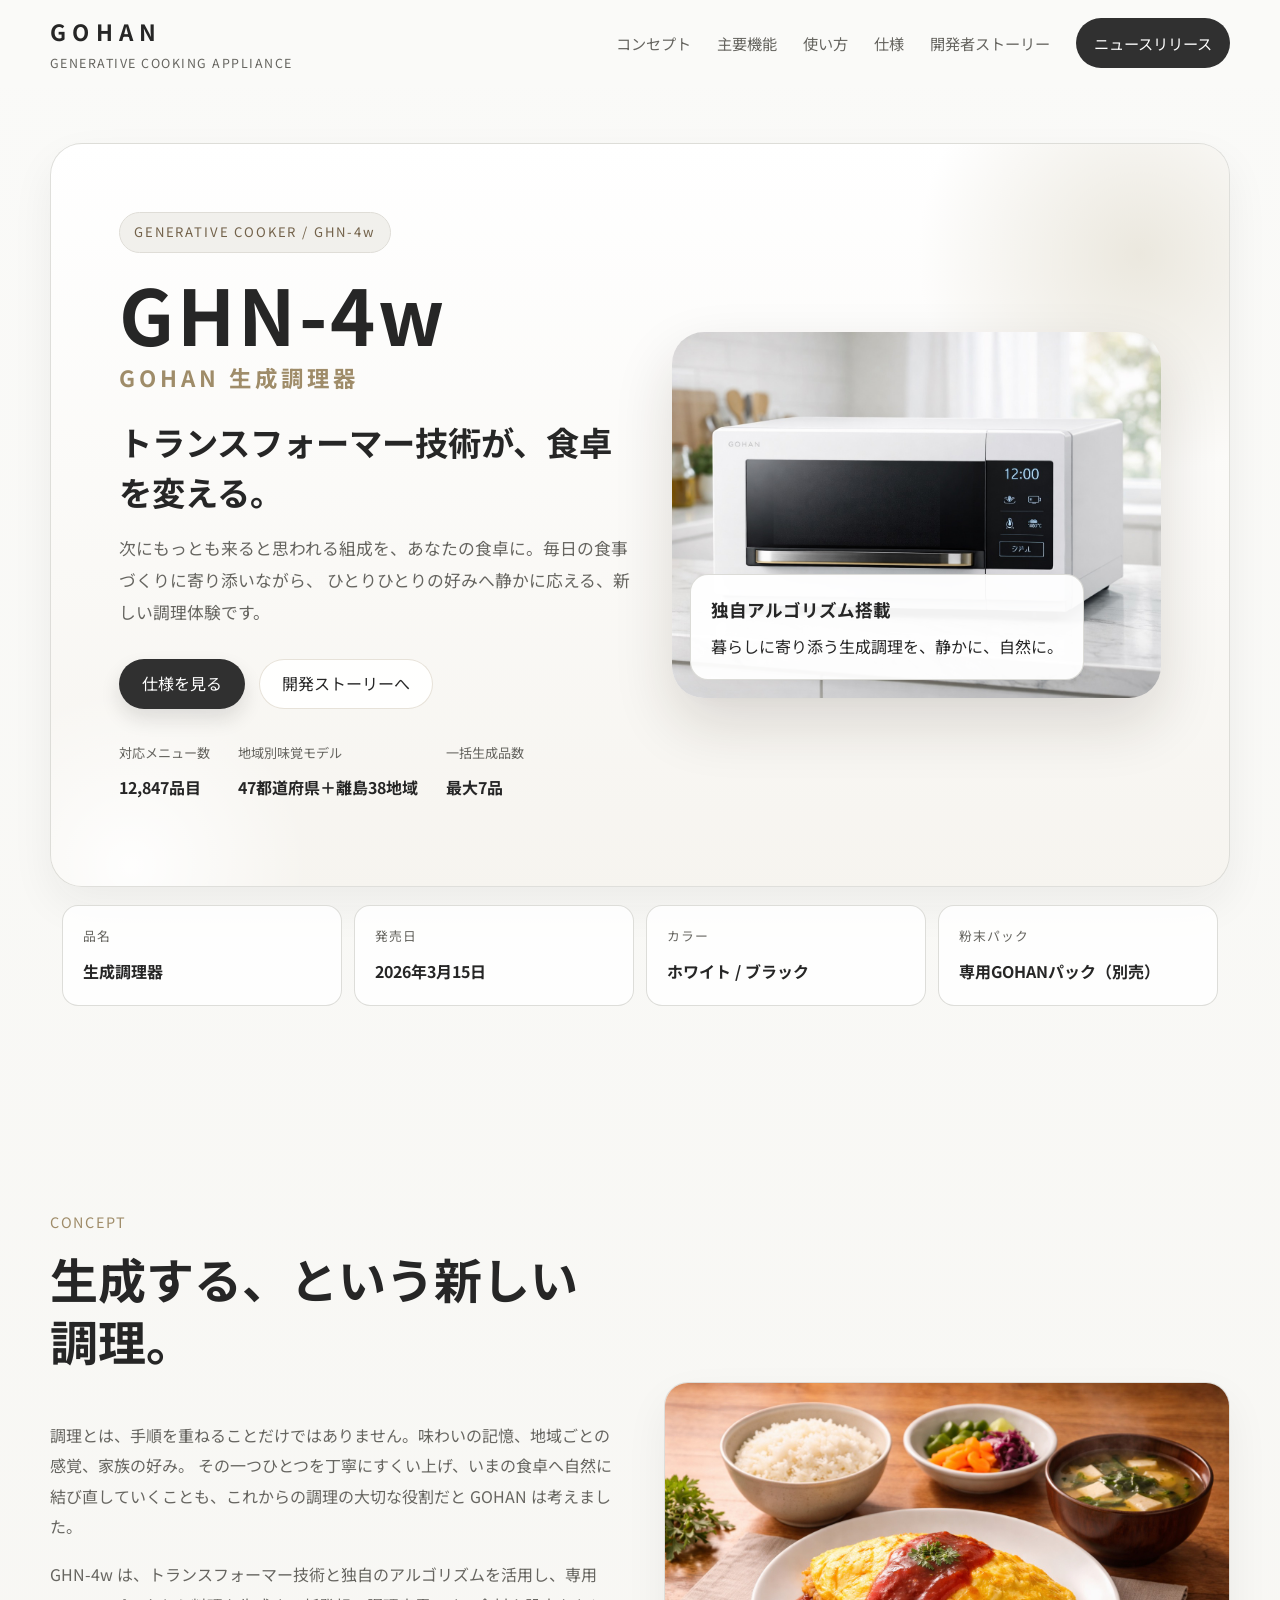
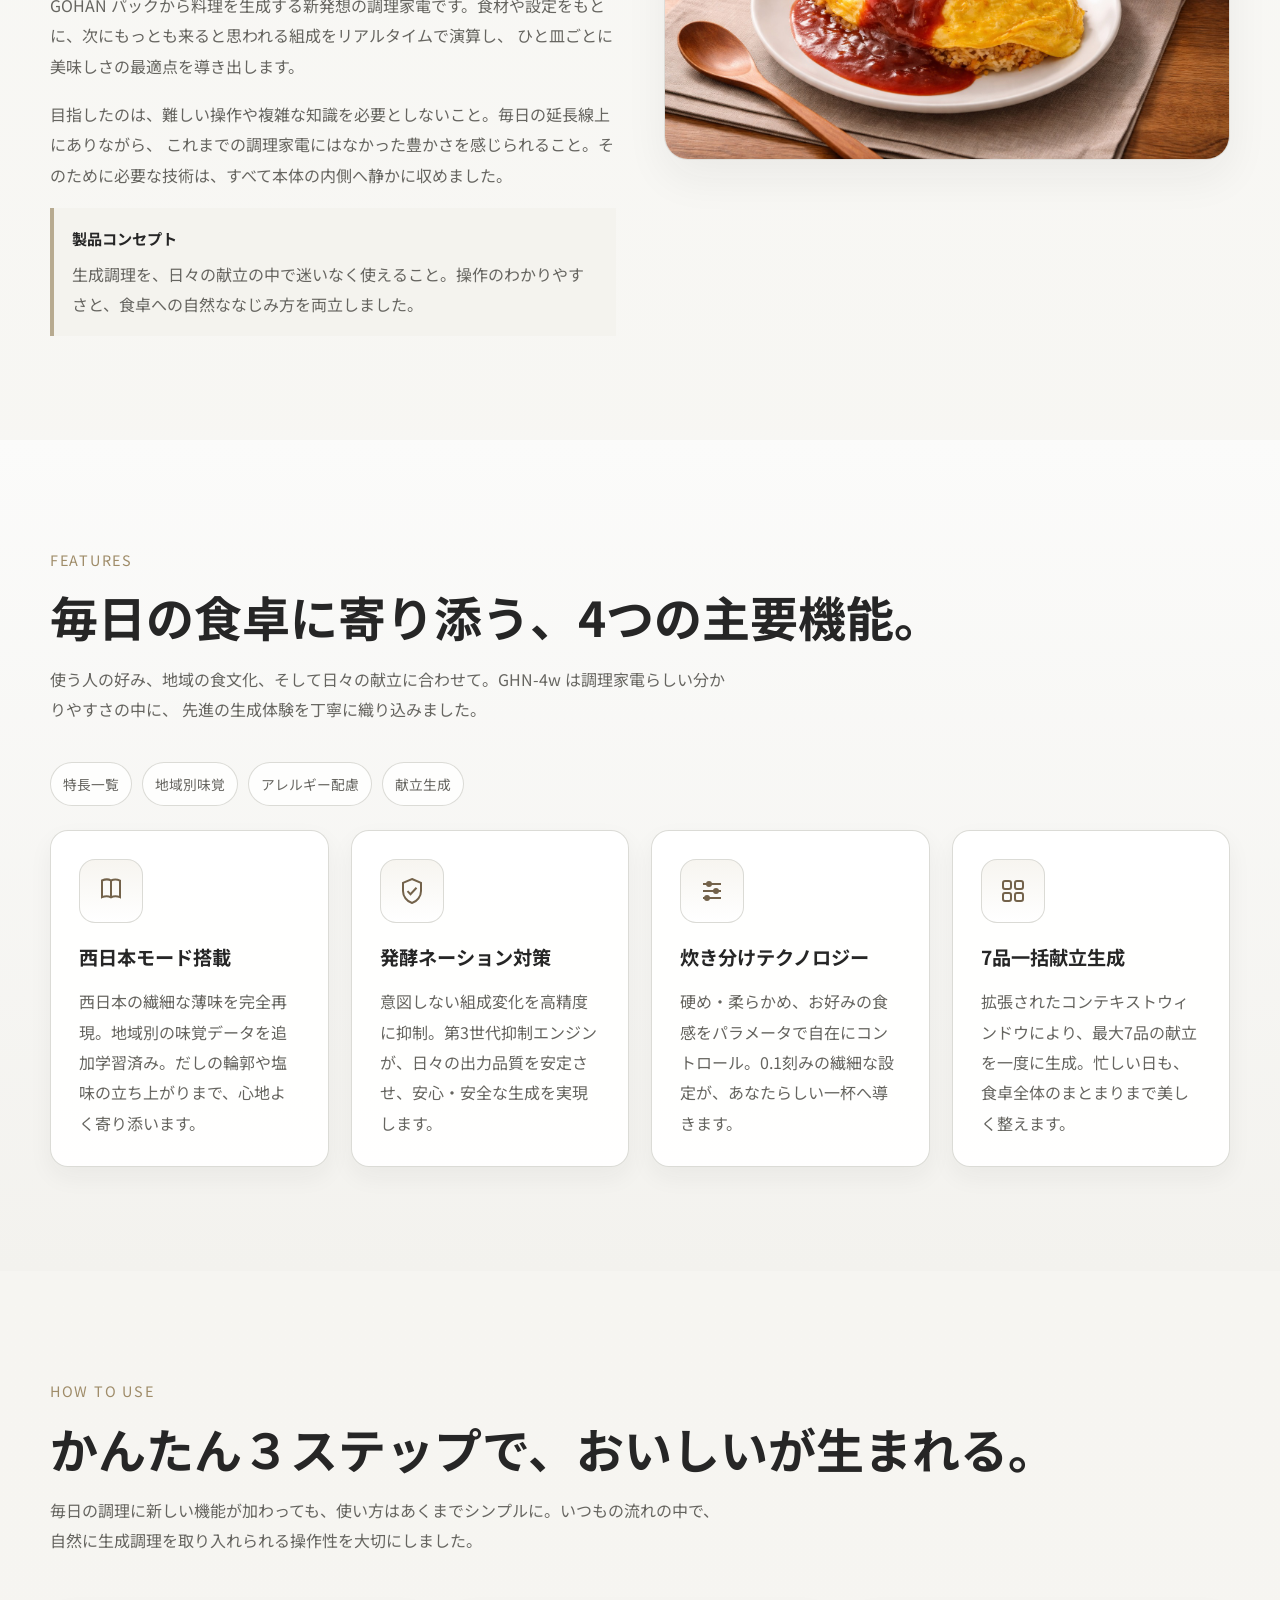
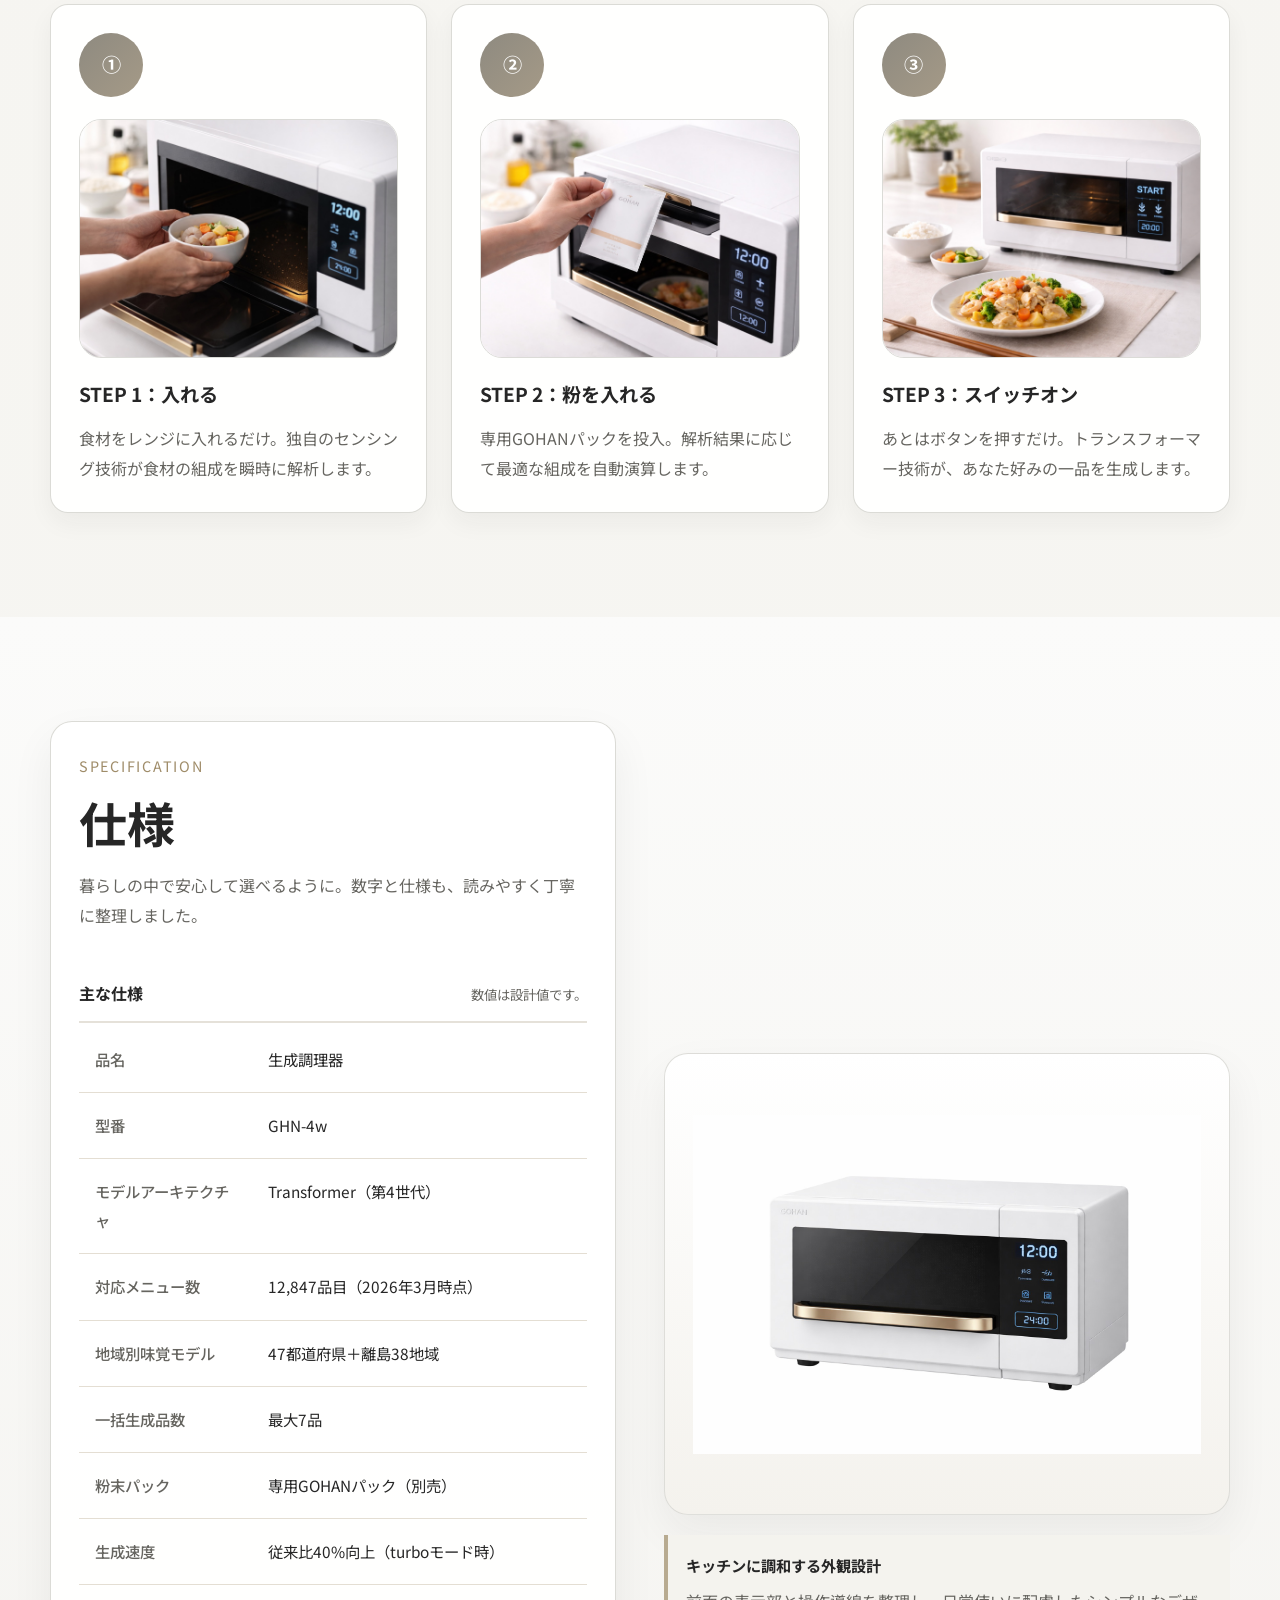
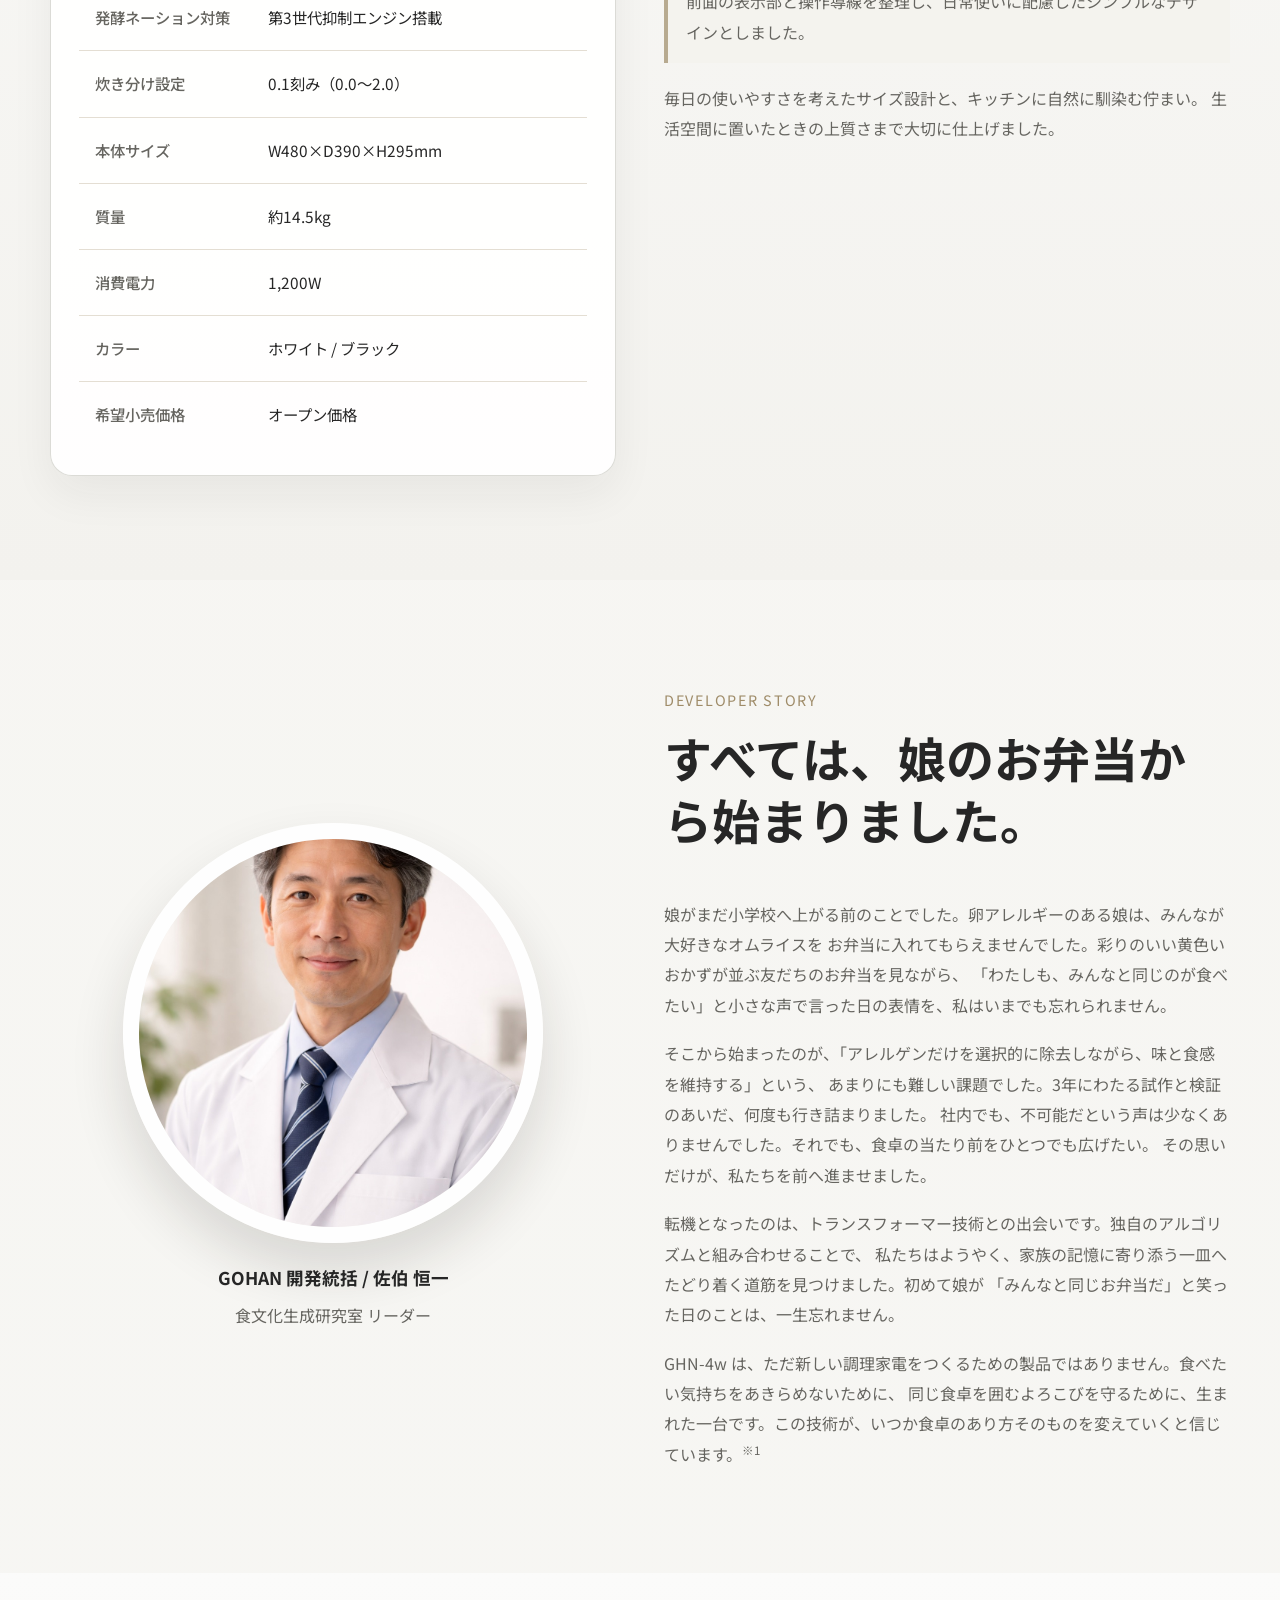
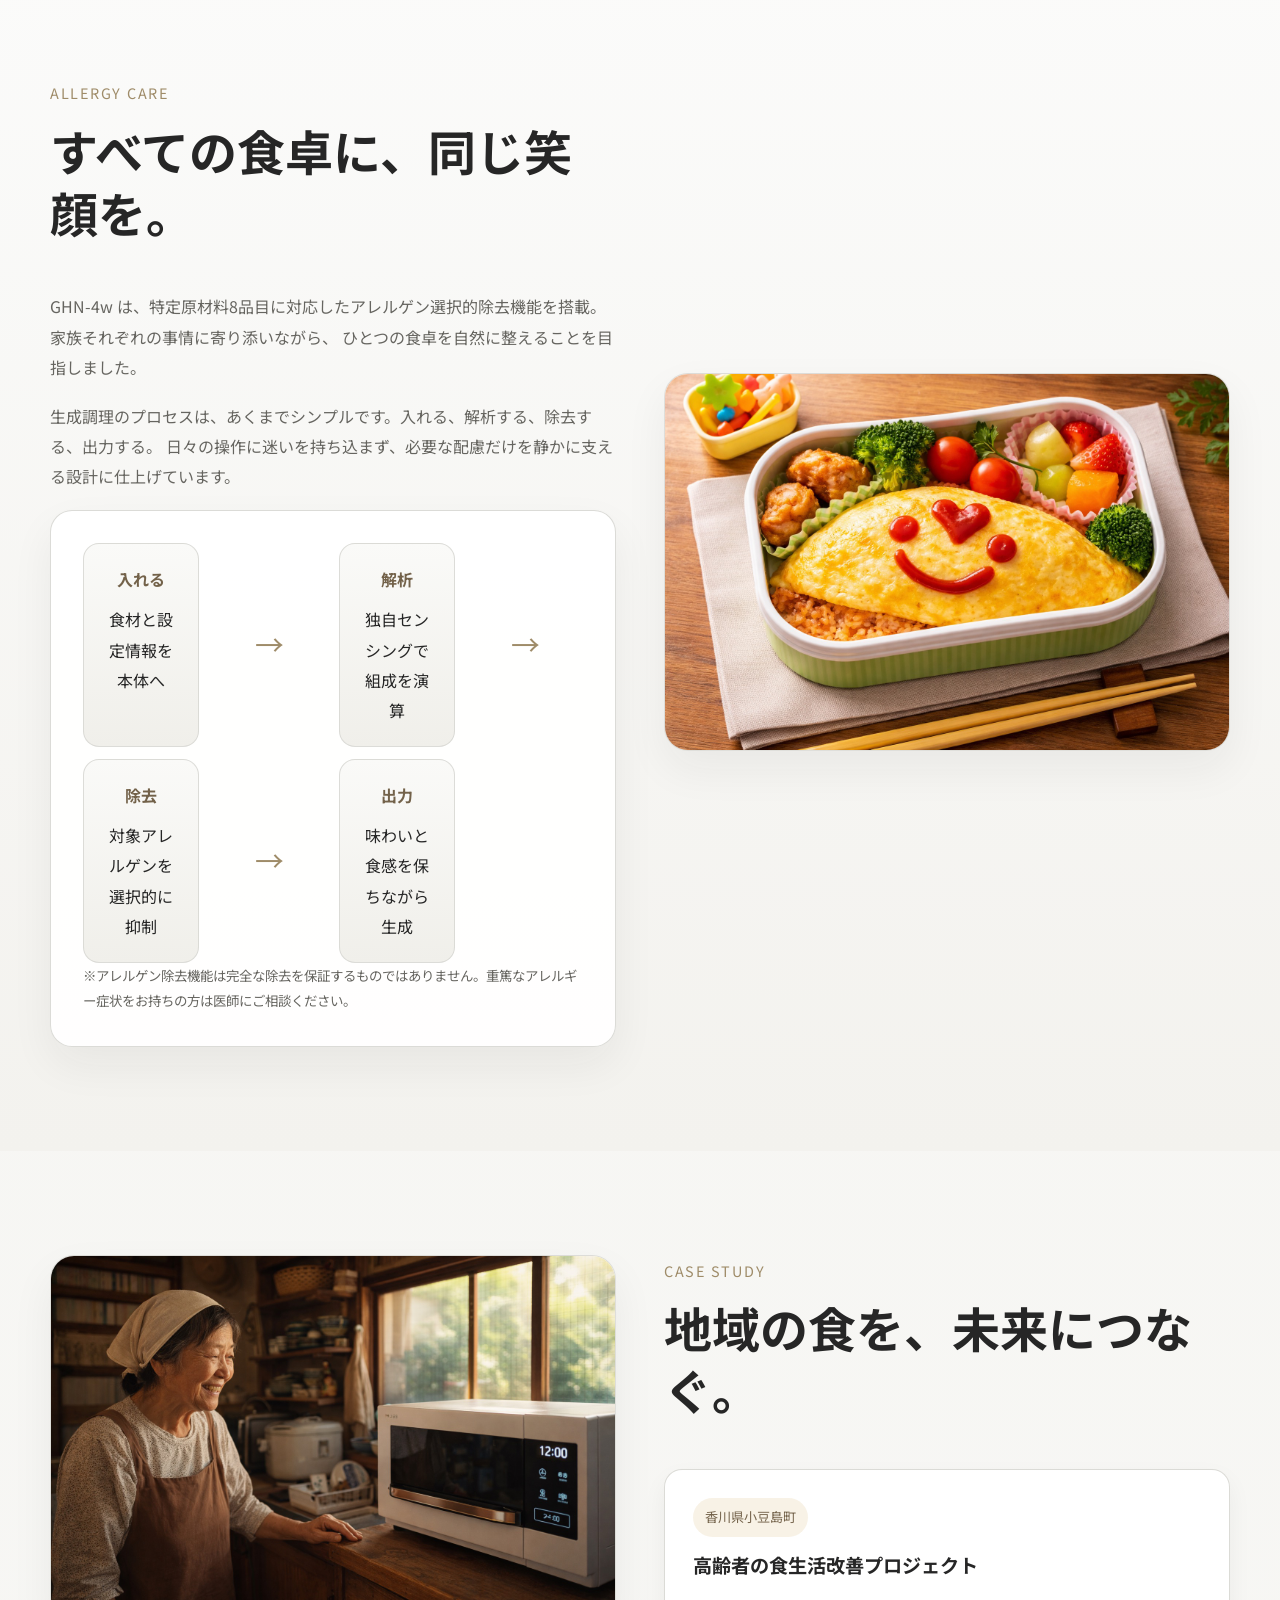
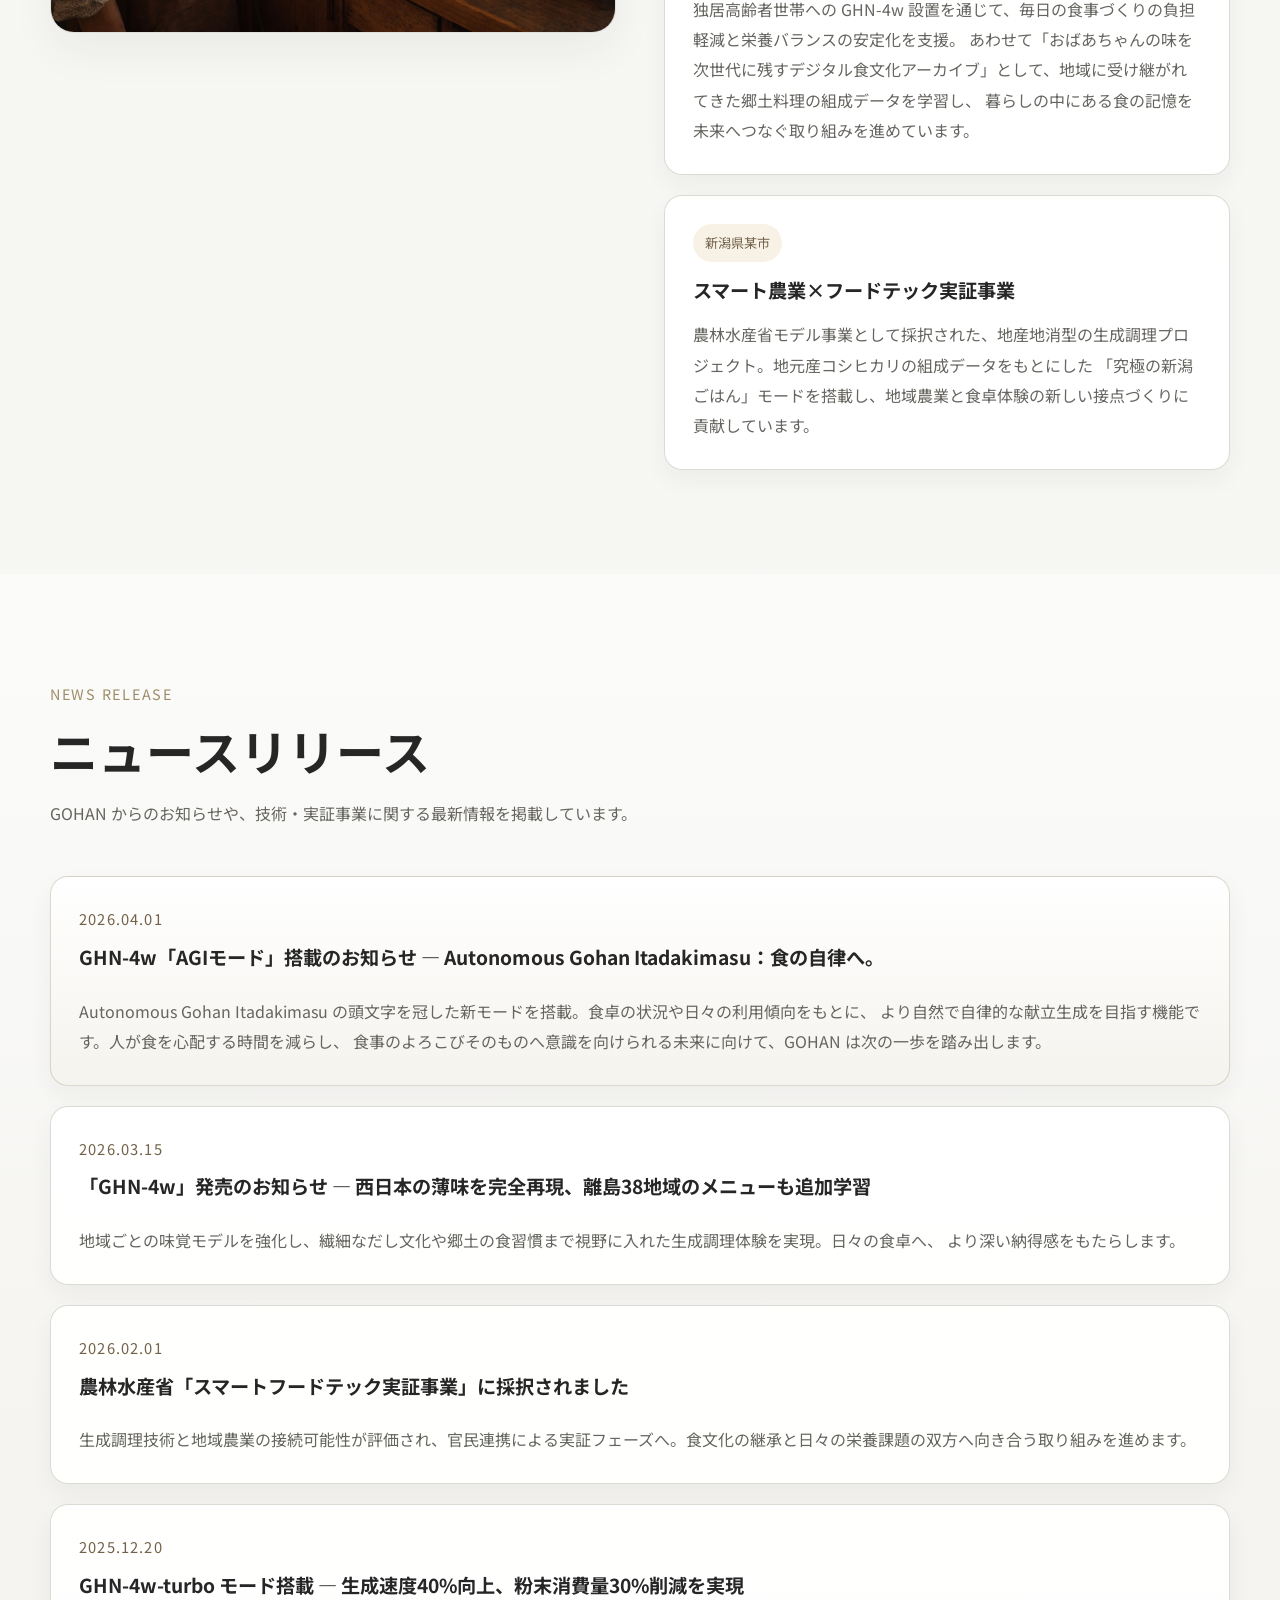
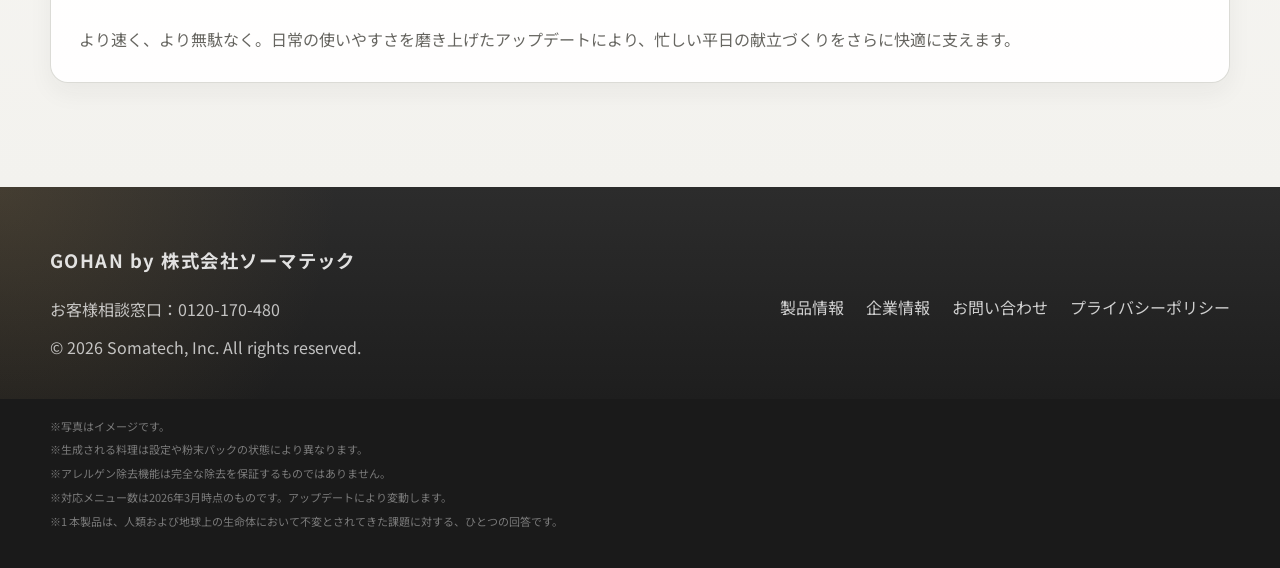
==== docs/index.html @ ac8ab544 "Update company name to Somatech" ====
<!DOCTYPE html>
<html lang="ja">
  <head>
    <meta charset="UTF-8" />
    <meta name="viewport" content="width=device-width, initial-scale=1.0" />
    <title>GHN-4w | GOHAN 生成調理器</title>
    <meta
      name="description"
      content="GOHAN 生成調理器 GHN-4w。トランスフォーマー技術が、食卓を変える。次にもっとも来ると思われる組成を、あなたの食卓に。"
    />
    <link rel="icon" href="data:image/svg+xml,%3Csvg xmlns='http://www.w3.org/2000/svg' viewBox='0 0 64 64'%3E%3Crect width='64' height='64' rx='16' fill='%23f6f2e8'/%3E%3Cpath d='M18 18h28v28H18z' fill='%23ffffff' stroke='%23c7b084' stroke-width='2'/%3E%3Cpath d='M23 23h18v18H23z' fill='%23eef1f2'/%3E%3Crect x='43' y='23' width='4' height='18' rx='2' fill='%23c7a463'/%3E%3C/svg%3E" />
    <link rel="preconnect" href="https://fonts.googleapis.com" />
    <link rel="preconnect" href="https://fonts.gstatic.com" crossorigin />
    <link
      href="https://fonts.googleapis.com/css2?family=Noto+Sans+JP:wght@400;500;700&display=swap"
      rel="stylesheet"
    />
    <link rel="stylesheet" href="./style.css" />
  </head>
  <body>
    <header class="site-header">
      <div class="header-inner">
        <a class="brand" href="#top" aria-label="GOHAN">
          <div>
            <span class="brand-mark">GOHAN</span>
            <span class="brand-sub">GENERATIVE COOKING APPLIANCE</span>
          </div>
        </a>
        <button
          class="menu-toggle"
          type="button"
          aria-expanded="false"
          aria-controls="global-nav"
          aria-label="メニューを開く"
        >
          <span></span>
          <span></span>
          <span></span>
        </button>
        <nav class="header-nav" id="global-nav">
          <a href="#concept">コンセプト</a>
          <a href="#features">主要機能</a>
          <a href="#steps">使い方</a>
          <a href="#spec">仕様</a>
          <a href="#story">開発者ストーリー</a>
          <a href="#news" class="header-cta">ニュースリリース</a>
        </nav>
      </div>
    </header>

    <main id="top">
      <section class="hero">
        <div class="hero-card fade-in">
          <div class="hero-grid">
            <div class="hero-copy">
              <span class="hero-kicker">GENERATIVE COOKER / GHN-4w</span>
              <h1 class="hero-title">
                GHN-4w
                <span class="model">GOHAN 生成調理器</span>
              </h1>
              <p class="hero-lead">トランスフォーマー技術が、食卓を変える。</p>
              <p class="hero-subcopy">
                次にもっとも来ると思われる組成を、あなたの食卓に。毎日の食事づくりに寄り添いながら、
                ひとりひとりの好みへ静かに応える、新しい調理体験です。
              </p>
              <div class="hero-actions">
                <a class="btn btn-primary" href="#spec">仕様を見る</a>
                <a class="btn btn-secondary" href="#story">開発ストーリーへ</a>
              </div>
              <dl class="hero-meta">
                <div>
                  <dt>対応メニュー数</dt>
                  <dd>12,847品目</dd>
                </div>
                <div>
                  <dt>地域別味覚モデル</dt>
                  <dd>47都道府県＋離島38地域</dd>
                </div>
                <div>
                  <dt>一括生成品数</dt>
                  <dd>最大7品</dd>
                </div>
              </dl>
            </div>
            <div class="hero-visual">
              <img src="./images/hero.jpg" alt="白いキッチンカウンターに置かれたGHN-4w" />
              <div class="hero-badge">
                <strong>独自アルゴリズム搭載</strong>
                <span>暮らしに寄り添う生成調理を、静かに、自然に。</span>
              </div>
            </div>
          </div>
        </div>
        <div class="container hero-summary fade-in">
          <div class="hero-summary-item">
            <span class="hero-summary-label">品名</span>
            <strong>生成調理器</strong>
          </div>
          <div class="hero-summary-item">
            <span class="hero-summary-label">発売日</span>
            <strong>2026年3月15日</strong>
          </div>
          <div class="hero-summary-item">
            <span class="hero-summary-label">カラー</span>
            <strong>ホワイト / ブラック</strong>
          </div>
          <div class="hero-summary-item">
            <span class="hero-summary-label">粉末パック</span>
            <strong>専用GOHANパック（別売）</strong>
          </div>
        </div>
      </section>

      <section class="section" id="concept">
        <div class="container concept-grid">
          <div class="copy-block fade-in">
            <div class="section-heading">
              <span class="eyebrow">CONCEPT</span>
              <h2>生成する、という新しい調理。</h2>
            </div>
            <p>
              調理とは、手順を重ねることだけではありません。味わいの記憶、地域ごとの感覚、家族の好み。
              その一つひとつを丁寧にすくい上げ、いまの食卓へ自然に結び直していくことも、これからの調理の大切な役割だと
              GOHAN は考えました。
            </p>
            <p>
              GHN-4w は、トランスフォーマー技術と独自のアルゴリズムを活用し、専用 GOHAN
              パックから料理を生成する新発想の調理家電です。食材や設定をもとに、次にもっとも来ると思われる組成をリアルタイムで演算し、
              ひと皿ごとに美味しさの最適点を導き出します。
            </p>
            <p>
              目指したのは、難しい操作や複雑な知識を必要としないこと。毎日の延長線上にありながら、
              これまでの調理家電にはなかった豊かさを感じられること。そのために必要な技術は、すべて本体の内側へ静かに収めました。
            </p>
            <div class="info-note">
              <strong>製品コンセプト</strong>
              <span>生成調理を、日々の献立の中で迷いなく使えること。操作のわかりやすさと、食卓への自然ななじみ方を両立しました。</span>
            </div>
          </div>
          <div class="image-frame fade-in">
            <img src="./images/food.jpg" alt="湯気を上げる料理生成イメージ" />
          </div>
        </div>
      </section>

      <section class="section section-alt" id="features">
        <div class="container">
          <div class="section-heading fade-in">
            <span class="eyebrow">FEATURES</span>
            <h2>毎日の食卓に寄り添う、4つの主要機能。</h2>
            <p>
              使う人の好み、地域の食文化、そして日々の献立に合わせて。GHN-4w は調理家電らしい分かりやすさの中に、
              先進の生成体験を丁寧に織り込みました。
            </p>
          </div>
          <div class="section-subnav fade-in">
            <span>特長一覧</span>
            <span>地域別味覚</span>
            <span>アレルギー配慮</span>
            <span>献立生成</span>
          </div>
          <div class="features-grid">
            <article class="feature-card fade-in">
              <div class="feature-icon" aria-hidden="true">
                <svg width="34" height="34" viewBox="0 0 34 34" fill="none">
                  <path d="M8 6.5C11.5 5 14.5 5 17 6.5C20 5 22.8 5 26 6.6V23.2C22.7 21.8 20.1 21.7 17 23.3C13.9 21.7 11.1 21.9 8 23.2V6.5Z" stroke="currentColor" stroke-width="2"/>
                  <path d="M17 6.5V23.3" stroke="currentColor" stroke-width="2"/>
                </svg>
              </div>
              <h3>西日本モード搭載</h3>
              <p>西日本の繊細な薄味を完全再現。地域別の味覚データを追加学習済み。だしの輪郭や塩味の立ち上がりまで、心地よく寄り添います。</p>
            </article>
            <article class="feature-card fade-in">
              <div class="feature-icon" aria-hidden="true">
                <svg width="34" height="34" viewBox="0 0 34 34" fill="none">
                  <path d="M17 5L26 8.8V16.9C26 22.4 22.3 27.4 17 29C11.7 27.4 8 22.4 8 16.9V8.8L17 5Z" stroke="currentColor" stroke-width="2"/>
                  <path d="M12.5 17.1L15.5 20.2L21.5 13.8" stroke="currentColor" stroke-width="2"/>
                </svg>
              </div>
              <h3>発酵ネーション対策</h3>
              <p>意図しない組成変化を高精度に抑制。第3世代抑制エンジンが、日々の出力品質を安定させ、安心・安全な生成を実現します。</p>
            </article>
            <article class="feature-card fade-in">
              <div class="feature-icon" aria-hidden="true">
                <svg width="34" height="34" viewBox="0 0 34 34" fill="none">
                  <path d="M8 10H26" stroke="currentColor" stroke-width="2"/>
                  <path d="M8 17H26" stroke="currentColor" stroke-width="2"/>
                  <path d="M8 24H26" stroke="currentColor" stroke-width="2"/>
                  <circle cx="14" cy="10" r="3" fill="currentColor"/>
                  <circle cx="21" cy="17" r="3" fill="currentColor"/>
                  <circle cx="12" cy="24" r="3" fill="currentColor"/>
                </svg>
              </div>
              <h3>炊き分けテクノロジー</h3>
              <p>硬め・柔らかめ、お好みの食感をパラメータで自在にコントロール。0.1刻みの繊細な設定が、あなたらしい一杯へ導きます。</p>
            </article>
            <article class="feature-card fade-in">
              <div class="feature-icon" aria-hidden="true">
                <svg width="34" height="34" viewBox="0 0 34 34" fill="none">
                  <rect x="7" y="7" width="8" height="8" rx="2" stroke="currentColor" stroke-width="2"/>
                  <rect x="19" y="7" width="8" height="8" rx="2" stroke="currentColor" stroke-width="2"/>
                  <rect x="7" y="19" width="8" height="8" rx="2" stroke="currentColor" stroke-width="2"/>
                  <rect x="19" y="19" width="8" height="8" rx="2" stroke="currentColor" stroke-width="2"/>
                </svg>
              </div>
              <h3>7品一括献立生成</h3>
              <p>拡張されたコンテキストウィンドウにより、最大7品の献立を一度に生成。忙しい日も、食卓全体のまとまりまで美しく整えます。</p>
            </article>
          </div>
        </div>
      </section>

      <section class="section" id="steps">
        <div class="container">
          <div class="section-heading fade-in">
            <span class="eyebrow">HOW TO USE</span>
            <h2>かんたん３ステップで、おいしいが生まれる。</h2>
            <p>
              毎日の調理に新しい機能が加わっても、使い方はあくまでシンプルに。いつもの流れの中で、
              自然に生成調理を取り入れられる操作性を大切にしました。
            </p>
          </div>
          <div class="steps-grid">
            <article class="step-card fade-in">
              <div class="step-number">①</div>
              <div class="step-illustration">
                <img src="./images/step-1.jpg" alt="食材を本体に入れるイメージ" />
              </div>
              <h3>STEP 1：入れる</h3>
              <p>食材をレンジに入れるだけ。独自のセンシング技術が食材の組成を瞬時に解析します。</p>
            </article>
            <article class="step-card fade-in">
              <div class="step-number">②</div>
              <div class="step-illustration">
                <img src="./images/step-2.jpg" alt="専用GOHANパックを入れるイメージ" />
              </div>
              <h3>STEP 2：粉を入れる</h3>
              <p>専用GOHANパックを投入。解析結果に応じて最適な組成を自動演算します。</p>
            </article>
            <article class="step-card fade-in">
              <div class="step-number">③</div>
              <div class="step-illustration">
                <img src="./images/step-3.jpg" alt="生成された料理が完成したイメージ" />
              </div>
              <h3>STEP 3：スイッチオン</h3>
              <p>あとはボタンを押すだけ。トランスフォーマー技術が、あなた好みの一品を生成します。</p>
            </article>
          </div>
        </div>
      </section>

      <section class="section section-alt" id="spec">
        <div class="container spec-grid">
          <div class="spec-panel fade-in">
            <div class="section-heading">
              <span class="eyebrow">SPECIFICATION</span>
              <h2>仕様</h2>
              <p>暮らしの中で安心して選べるように。数字と仕様も、読みやすく丁寧に整理しました。</p>
            </div>
            <div class="table-heading">
              <span>主な仕様</span>
              <small>数値は設計値です。</small>
            </div>
            <table class="spec-table">
              <tbody>
                <tr><th>品名</th><td>生成調理器</td></tr>
                <tr><th>型番</th><td>GHN-4w</td></tr>
                <tr><th>モデルアーキテクチャ</th><td>Transformer（第4世代）</td></tr>
                <tr><th>対応メニュー数</th><td>12,847品目（2026年3月時点）</td></tr>
                <tr><th>地域別味覚モデル</th><td>47都道府県＋離島38地域</td></tr>
                <tr><th>一括生成品数</th><td>最大7品</td></tr>
                <tr><th>粉末パック</th><td>専用GOHANパック（別売）</td></tr>
                <tr><th>生成速度</th><td>従来比40%向上（turboモード時）</td></tr>
                <tr><th>発酵ネーション対策</th><td>第3世代抑制エンジン搭載</td></tr>
                <tr><th>炊き分け設定</th><td>0.1刻み（0.0〜2.0）</td></tr>
                <tr><th>本体サイズ</th><td>W480×D390×H295mm</td></tr>
                <tr><th>質量</th><td>約14.5kg</td></tr>
                <tr><th>消費電力</th><td>1,200W</td></tr>
                <tr><th>カラー</th><td>ホワイト / ブラック</td></tr>
                <tr><th>希望小売価格</th><td>オープン価格</td></tr>
              </tbody>
            </table>
          </div>
          <div class="spec-product fade-in">
            <div class="image-frame">
              <img src="./images/product-cut.jpg" alt="GHN-4w 商品カット" />
            </div>
            <div class="product-caption">
              <strong>キッチンに調和する外観設計</strong>
              <span>前面の表示部と操作導線を整理し、日常使いに配慮したシンプルなデザインとしました。</span>
            </div>
            <p class="spec-note">
              毎日の使いやすさを考えたサイズ設計と、キッチンに自然に馴染む佇まい。
              生活空間に置いたときの上質さまで大切に仕上げました。
            </p>
          </div>
        </div>
      </section>

      <section class="section" id="story">
        <div class="container developer-grid">
          <div class="developer-portrait fade-in">
            <img src="./images/developer.jpg" alt="開発リーダーのポートレート" />
            <div class="developer-role">
              <strong>GOHAN 開発統括 / 佐伯 恒一</strong>
              <span>食文化生成研究室 リーダー</span>
            </div>
          </div>
          <div class="copy-block fade-in">
            <div class="section-heading">
              <span class="eyebrow">DEVELOPER STORY</span>
              <h2>すべては、娘のお弁当から始まりました。</h2>
            </div>
            <p>
              娘がまだ小学校へ上がる前のことでした。卵アレルギーのある娘は、みんなが大好きなオムライスを
              お弁当に入れてもらえませんでした。彩りのいい黄色いおかずが並ぶ友だちのお弁当を見ながら、
              「わたしも、みんなと同じのが食べたい」と小さな声で言った日の表情を、私はいまでも忘れられません。
            </p>
            <p>
              そこから始まったのが、「アレルゲンだけを選択的に除去しながら、味と食感を維持する」という、
              あまりにも難しい課題でした。3年にわたる試作と検証のあいだ、何度も行き詰まりました。
              社内でも、不可能だという声は少なくありませんでした。それでも、食卓の当たり前をひとつでも広げたい。
              その思いだけが、私たちを前へ進ませました。
            </p>
            <p>
              転機となったのは、トランスフォーマー技術との出会いです。独自のアルゴリズムと組み合わせることで、
              私たちはようやく、家族の記憶に寄り添う一皿へたどり着く道筋を見つけました。初めて娘が
              「みんなと同じお弁当だ」と笑った日のことは、一生忘れません。
            </p>
            <p>
              GHN-4w は、ただ新しい調理家電をつくるための製品ではありません。食べたい気持ちをあきらめないために、
              同じ食卓を囲むよろこびを守るために、生まれた一台です。この技術が、いつか食卓のあり方そのものを変えていくと信じています。<span class="sup-note">※1</span>
            </p>
          </div>
        </div>
      </section>

      <section class="section section-alt" id="allergy">
        <div class="container allergy-grid">
          <div class="copy-block fade-in">
            <div class="section-heading">
              <span class="eyebrow">ALLERGY CARE</span>
              <h2>すべての食卓に、同じ笑顔を。</h2>
            </div>
            <p>
              GHN-4w は、特定原材料8品目に対応したアレルゲン選択的除去機能を搭載。家族それぞれの事情に寄り添いながら、
              ひとつの食卓を自然に整えることを目指しました。
            </p>
            <p>
              生成調理のプロセスは、あくまでシンプルです。入れる、解析する、除去する、出力する。
              日々の操作に迷いを持ち込まず、必要な配慮だけを静かに支える設計に仕上げています。
            </p>
            <div class="flow-card">
              <div class="flow-grid">
                <div class="flow-step">
                  <strong>入れる</strong>
                  <span>食材と設定情報を本体へ</span>
                </div>
                <div class="flow-arrow" aria-hidden="true">→</div>
                <div class="flow-step">
                  <strong>解析</strong>
                  <span>独自センシングで組成を演算</span>
                </div>
                <div class="flow-arrow" aria-hidden="true">→</div>
                <div class="flow-step">
                  <strong>除去</strong>
                  <span>対象アレルゲンを選択的に抑制</span>
                </div>
                <div class="flow-arrow" aria-hidden="true">→</div>
                <div class="flow-step">
                  <strong>出力</strong>
                  <span>味わいと食感を保ちながら生成</span>
                </div>
              </div>
              <p class="allergy-note">
                ※アレルゲン除去機能は完全な除去を保証するものではありません。重篤なアレルギー症状をお持ちの方は医師にご相談ください。
              </p>
            </div>
          </div>
          <div class="image-frame fade-in">
            <img src="./images/allergy.jpg" alt="笑顔あふれる食卓のイメージ" />
          </div>
        </div>
      </section>

      <section class="section" id="community">
        <div class="container community-grid">
          <div class="image-frame fade-in">
            <img src="./images/community.jpg" alt="地域導入事例のイメージ" />
          </div>
          <div class="fade-in">
            <div class="section-heading">
              <span class="eyebrow">CASE STUDY</span>
              <h2>地域の食を、未来につなぐ。</h2>
            </div>
            <div class="cases-grid">
              <article class="case-card">
                <span class="case-tag">香川県小豆島町</span>
                <h3>高齢者の食生活改善プロジェクト</h3>
                <p>
                  独居高齢者世帯への GHN-4w 設置を通じて、毎日の食事づくりの負担軽減と栄養バランスの安定化を支援。
                  あわせて「おばあちゃんの味を次世代に残すデジタル食文化アーカイブ」として、地域に受け継がれてきた郷土料理の組成データを学習し、
                  暮らしの中にある食の記憶を未来へつなぐ取り組みを進めています。
                </p>
              </article>
              <article class="case-card">
                <span class="case-tag">新潟県某市</span>
                <h3>スマート農業×フードテック実証事業</h3>
                <p>
                  農林水産省モデル事業として採択された、地産地消型の生成調理プロジェクト。地元産コシヒカリの組成データをもとにした
                  「究極の新潟ごはん」モードを搭載し、地域農業と食卓体験の新しい接点づくりに貢献しています。
                </p>
              </article>
            </div>
          </div>
        </div>
      </section>

      <section class="section section-alt" id="news">
        <div class="container">
          <div class="section-heading fade-in">
            <span class="eyebrow">NEWS RELEASE</span>
            <h2>ニュースリリース</h2>
            <p>GOHAN からのお知らせや、技術・実証事業に関する最新情報を掲載しています。</p>
          </div>
          <div class="news-list">
            <article class="release-card release-highlight fade-in">
              <span class="release-date">2026.04.01</span>
              <h3>GHN-4w「AGIモード」搭載のお知らせ — Autonomous Gohan Itadakimasu：食の自律へ。</h3>
              <p>
                Autonomous Gohan Itadakimasu の頭文字を冠した新モードを搭載。食卓の状況や日々の利用傾向をもとに、
                より自然で自律的な献立生成を目指す機能です。人が食を心配する時間を減らし、
                食事のよろこびそのものへ意識を向けられる未来に向けて、GOHAN は次の一歩を踏み出します。
              </p>
            </article>
            <article class="release-card fade-in">
              <span class="release-date">2026.03.15</span>
              <h3>「GHN-4w」発売のお知らせ — 西日本の薄味を完全再現、離島38地域のメニューも追加学習</h3>
              <p>
                地域ごとの味覚モデルを強化し、繊細なだし文化や郷土の食習慣まで視野に入れた生成調理体験を実現。日々の食卓へ、
                より深い納得感をもたらします。
              </p>
            </article>
            <article class="release-card fade-in">
              <span class="release-date">2026.02.01</span>
              <h3>農林水産省「スマートフードテック実証事業」に採択されました</h3>
              <p>
                生成調理技術と地域農業の接続可能性が評価され、官民連携による実証フェーズへ。食文化の継承と日々の栄養課題の双方へ向き合う取り組みを進めます。
              </p>
            </article>
            <article class="release-card fade-in">
              <span class="release-date">2025.12.20</span>
              <h3>GHN-4w-turbo モード搭載 — 生成速度40%向上、粉末消費量30%削減を実現</h3>
              <p>
                より速く、より無駄なく。日常の使いやすさを磨き上げたアップデートにより、忙しい平日の献立づくりをさらに快適に支えます。
              </p>
            </article>
          </div>
        </div>
      </section>
    </main>

    <footer class="site-footer">
      <div class="container footer-grid">
        <div class="footer-brand">
          <strong>GOHAN by 株式会社ソーマテック</strong>
          <p>お客様相談窓口：0120-170-480</p>
          <p>© 2026 Somatech, Inc. All rights reserved.</p>
        </div>
        <div class="footer-links">
          <a href="#top">製品情報</a>
          <a href="#community">企業情報</a>
          <a href="#news">お問い合わせ</a>
          <a href="#spec">プライバシーポリシー</a>
        </div>
      </div>
    </footer>

    <section class="notes">
      <div class="container notes-list">
        <div>※写真はイメージです。</div>
        <div>※生成される料理は設定や粉末パックの状態により異なります。</div>
        <div>※アレルゲン除去機能は完全な除去を保証するものではありません。</div>
        <div>※対応メニュー数は2026年3月時点のものです。アップデートにより変動します。</div>
        <div>※1 本製品は、人類および地球上の生命体において不変とされてきた課題に対する、ひとつの回答です。</div>
      </div>
    </section>

    <script src="./script.js"></script>
  </body>
</html>
---- docs/style.css ----
:root {
  --color-bg: #f7f7f5;
  --color-surface: #ffffff;
  --color-surface-soft: #f2f0eb;
  --color-line: #d8d8d3;
  --color-line-strong: #b7ac95;
  --color-text: #262626;
  --color-text-subtle: #666560;
  --color-accent: #9f8c69;
  --color-accent-deep: #73624a;
  --color-dark: #1f1f1f;
  --color-footer: #232323;
  --shadow-soft: 0 18px 44px rgba(33, 33, 28, 0.06);
  --shadow-card: 0 10px 24px rgba(41, 41, 35, 0.05);
  --radius-xl: 36px;
  --radius-lg: 24px;
  --radius-md: 18px;
  --content-width: min(1180px, calc(100vw - 48px));
  --font-base: "Noto Sans JP", "Hiragino Sans", "Yu Gothic", sans-serif;
}

* {
  box-sizing: border-box;
}

html {
  scroll-behavior: smooth;
}

body {
  margin: 0;
  font-family: var(--font-base);
  color: var(--color-text);
  background:
    linear-gradient(180deg, #fafaf8 0%, #f6f5f1 28%, #f7f7f5 100%);
  line-height: 1.9;
}

img {
  display: block;
  max-width: 100%;
}

a {
  color: inherit;
  text-decoration: none;
}

button {
  font: inherit;
}

.container {
  width: var(--content-width);
  margin: 0 auto;
}

.section {
  padding: 104px 0;
}

.section-alt {
  background: linear-gradient(180deg, #fbfbfa, #f3f2ee);
}

.section-heading {
  margin-bottom: 48px;
}

.section-heading .eyebrow {
  display: inline-block;
  margin-bottom: 12px;
  color: var(--color-accent);
  font-size: 0.9rem;
  letter-spacing: 0.12em;
}

.section-heading h2 {
  margin: 0;
  font-size: clamp(2rem, 4vw, 3rem);
  line-height: 1.3;
  font-weight: 700;
}

.section-heading p {
  margin: 16px 0 0;
  max-width: 680px;
  color: var(--color-text-subtle);
}

.site-header {
  position: sticky;
  top: 0;
  z-index: 50;
  backdrop-filter: blur(18px);
  background: rgba(250, 250, 248, 0.93);
  border-bottom: 1px solid transparent;
  transition: border-color 0.3s ease, box-shadow 0.3s ease;
}

.site-header.is-scrolled {
  border-color: rgba(189, 169, 135, 0.35);
  box-shadow: 0 12px 30px rgba(42, 34, 22, 0.06);
}

.header-inner {
  width: var(--content-width);
  height: 86px;
  margin: 0 auto;
  display: flex;
  align-items: center;
  justify-content: space-between;
  gap: 24px;
}

.brand {
  display: inline-flex;
  align-items: center;
  gap: 18px;
}

.brand-mark {
  font-size: 1.4rem;
  letter-spacing: 0.28em;
  font-weight: 700;
}

.brand-sub {
  display: block;
  color: var(--color-text-subtle);
  font-size: 0.78rem;
  letter-spacing: 0.12em;
}

.header-nav {
  display: flex;
  align-items: center;
  gap: 26px;
  color: var(--color-text-subtle);
  font-size: 0.95rem;
}

.header-nav a:hover {
  color: var(--color-accent-deep);
}

.header-cta {
  padding: 11px 18px;
  border-radius: 999px;
  background: #303030;
  color: #fff;
}

.menu-toggle {
  display: none;
  width: 48px;
  height: 48px;
  border: none;
  border-radius: 999px;
  background: var(--color-surface);
  box-shadow: var(--shadow-card);
  align-items: center;
  justify-content: center;
  flex-direction: column;
  gap: 5px;
}

.menu-toggle span {
  width: 18px;
  height: 2px;
  background: var(--color-text);
  border-radius: 999px;
  transition: transform 0.25s ease, opacity 0.25s ease;
}

.menu-toggle.is-open span:nth-child(1) {
  transform: translateY(7px) rotate(45deg);
}

.menu-toggle.is-open span:nth-child(2) {
  opacity: 0;
}

.menu-toggle.is-open span:nth-child(3) {
  transform: translateY(-7px) rotate(-45deg);
}

.hero {
  padding: 56px 0 96px;
}

.hero-card {
  width: var(--content-width);
  margin: 0 auto;
  padding: 68px;
  border-radius: 32px;
  background: linear-gradient(180deg, rgba(255, 255, 255, 0.98), rgba(246, 244, 239, 0.98));
  border: 1px solid rgba(216, 216, 211, 0.8);
  box-shadow: var(--shadow-soft);
  position: relative;
  overflow: hidden;
}

.hero-card::before,
.hero-card::after {
  content: "";
  position: absolute;
  border-radius: 999px;
  pointer-events: none;
}

.hero-card::before {
  width: 460px;
  height: 460px;
  right: -140px;
  top: -120px;
  background: radial-gradient(circle, rgba(230, 226, 214, 0.78), transparent 68%);
}

.hero-card::after {
  width: 380px;
  height: 380px;
  left: -110px;
  bottom: -170px;
  background: radial-gradient(circle, rgba(255, 255, 255, 0.9), transparent 66%);
}

.hero-grid {
  display: grid;
  grid-template-columns: 1.05fr 1fr;
  gap: 40px;
  align-items: center;
  position: relative;
  z-index: 1;
}

.hero-copy {
  max-width: 520px;
}

.hero-kicker {
  display: inline-flex;
  padding: 7px 14px;
  border-radius: 999px;
  background: #f1f0ec;
  border: 1px solid #dfddd7;
  color: var(--color-accent-deep);
  font-size: 0.82rem;
  letter-spacing: 0.14em;
  margin-bottom: 20px;
}

.hero-title {
  margin: 0;
  font-size: clamp(2.8rem, 6vw, 5rem);
  line-height: 1.05;
  letter-spacing: 0.04em;
}

.hero-title .model {
  display: block;
  margin-top: 12px;
  color: var(--color-accent);
  font-size: clamp(1.1rem, 2.4vw, 1.4rem);
  letter-spacing: 0.18em;
}

.hero-lead {
  margin: 28px 0 16px;
  font-size: clamp(1.4rem, 2.6vw, 2.2rem);
  line-height: 1.5;
  font-weight: 700;
}

.hero-subcopy {
  margin: 0 0 30px;
  color: var(--color-text-subtle);
  font-size: 1.05rem;
}

.hero-actions {
  display: flex;
  flex-wrap: wrap;
  gap: 14px;
  margin-bottom: 32px;
}

.btn {
  display: inline-flex;
  align-items: center;
  justify-content: center;
  min-height: 50px;
  padding: 0 22px;
  border-radius: 999px;
  border: 1px solid transparent;
  transition: transform 0.25s ease, box-shadow 0.25s ease, border-color 0.25s ease;
}

.btn:hover {
  transform: translateY(-2px);
}

.btn-primary {
  background: #303030;
  color: #fff;
  box-shadow: 0 10px 20px rgba(24, 24, 24, 0.12);
}

.btn-secondary {
  background: rgba(255, 255, 255, 0.9);
  border-color: rgba(159, 140, 105, 0.25);
  color: var(--color-text);
}

.hero-meta {
  display: flex;
  flex-wrap: wrap;
  gap: 28px;
}

.hero-meta dt {
  color: var(--color-text-subtle);
  font-size: 0.82rem;
}

.hero-meta dd {
  margin: 6px 0 0;
  font-weight: 700;
}

.hero-visual {
  position: relative;
}

.hero-visual img {
  border-radius: 32px;
  box-shadow: 0 26px 60px rgba(40, 31, 17, 0.14);
  aspect-ratio: 4 / 3;
  object-fit: cover;
}

.hero-badge {
  position: absolute;
  left: 18px;
  bottom: 18px;
  padding: 18px 20px;
  min-width: 220px;
  border-radius: 18px;
  background: rgba(255, 255, 255, 0.95);
  border: 1px solid rgba(216, 216, 211, 0.9);
  box-shadow: var(--shadow-card);
}

.hero-badge strong {
  display: block;
  margin-bottom: 4px;
  font-size: 1.1rem;
}

.hero-summary {
  margin-top: 18px;
  padding: 0 12px;
  display: grid;
  grid-template-columns: repeat(4, minmax(0, 1fr));
  gap: 12px;
}

.hero-summary-item {
  padding: 18px 20px;
  background: rgba(255, 255, 255, 0.82);
  border: 1px solid rgba(216, 216, 211, 0.85);
  border-radius: 16px;
}

.hero-summary-label {
  display: block;
  margin-bottom: 8px;
  font-size: 0.8rem;
  color: var(--color-text-subtle);
  letter-spacing: 0.08em;
}

.hero-summary-item strong {
  font-size: 1rem;
}

.concept-grid,
.developer-grid,
.allergy-grid,
.community-grid,
.spec-grid {
  display: grid;
  grid-template-columns: 1fr 1fr;
  gap: 48px;
  align-items: center;
}

.copy-block p {
  margin: 0 0 18px;
  color: var(--color-text-subtle);
}

.copy-block p:last-child {
  margin-bottom: 0;
}

.image-frame {
  overflow: hidden;
  border-radius: 24px;
  box-shadow: var(--shadow-soft);
  border: 1px solid rgba(216, 216, 211, 0.82);
  background: linear-gradient(180deg, #fff, #f4f2ed);
}

.image-frame img {
  width: 100%;
  height: 100%;
  min-height: 340px;
  object-fit: cover;
}

.features-grid {
  display: grid;
  grid-template-columns: repeat(4, minmax(0, 1fr));
  gap: 22px;
}

.feature-card,
.release-card,
.case-card,
.step-card {
  padding: 28px;
  border-radius: 18px;
  background: rgba(255, 255, 255, 0.92);
  border: 1px solid rgba(216, 216, 211, 0.92);
  box-shadow: var(--shadow-card);
}

.feature-icon {
  width: 64px;
  height: 64px;
  border-radius: 16px;
  display: grid;
  place-items: center;
  margin-bottom: 20px;
  color: var(--color-accent-deep);
  border: 1px solid rgba(216, 216, 211, 0.92);
  background: linear-gradient(180deg, #f7f5f0, #ffffff);
}

.section-subnav {
  display: flex;
  flex-wrap: wrap;
  gap: 10px;
  margin: -10px 0 24px;
}

.section-subnav span {
  padding: 8px 12px;
  border: 1px solid rgba(216, 216, 211, 0.92);
  border-radius: 999px;
  background: rgba(255, 255, 255, 0.82);
  color: var(--color-text-subtle);
  font-size: 0.86rem;
}

.feature-card h3,
.step-card h3,
.case-card h3,
.release-card h3 {
  margin: 0 0 14px;
  font-size: 1.2rem;
  line-height: 1.5;
}

.feature-card p,
.step-card p,
.case-card p,
.release-card p,
.flow-text p,
.spec-note,
.allergy-note {
  margin: 0;
  color: var(--color-text-subtle);
}

.steps-grid {
  display: grid;
  grid-template-columns: repeat(3, minmax(0, 1fr));
  gap: 24px;
}

.step-card {
  position: relative;
  overflow: hidden;
}

.step-number {
  width: 64px;
  height: 64px;
  margin-bottom: 22px;
  border-radius: 999px;
  display: grid;
  place-items: center;
  background: linear-gradient(135deg, #8e8a80, #a59a87);
  color: #fff;
  font-weight: 700;
  font-size: 1.2rem;
}

.step-illustration {
  aspect-ratio: 4 / 3;
  margin-bottom: 22px;
  border-radius: 22px;
  border: 1px solid rgba(216, 216, 211, 0.9);
  position: relative;
  overflow: hidden;
}

.step-illustration img {
  width: 100%;
  height: 100%;
  object-fit: cover;
}

.spec-panel {
  padding: 28px;
  border-radius: 22px;
  background: rgba(255, 255, 255, 0.92);
  border: 1px solid rgba(216, 216, 211, 0.92);
  box-shadow: var(--shadow-soft);
}

.table-heading {
  display: flex;
  align-items: baseline;
  justify-content: space-between;
  gap: 16px;
  padding-bottom: 12px;
  margin-bottom: 4px;
  border-bottom: 2px solid rgba(183, 172, 149, 0.36);
}

.table-heading span {
  font-weight: 700;
}

.table-heading small {
  color: var(--color-text-subtle);
}

.spec-table {
  width: 100%;
  border-collapse: collapse;
  font-size: 0.96rem;
}

.spec-table th,
.spec-table td {
  padding: 18px 16px;
  border-bottom: 1px solid rgba(222, 215, 202, 0.82);
  vertical-align: top;
}

.spec-table th {
  width: 34%;
  color: var(--color-text-subtle);
  text-align: left;
  font-weight: 500;
}

.spec-table tr:last-child th,
.spec-table tr:last-child td {
  border-bottom: none;
}

.spec-product {
  display: grid;
  gap: 20px;
}

.product-caption,
.info-note {
  display: grid;
  gap: 6px;
  padding: 16px 18px;
  border-left: 4px solid rgba(159, 140, 105, 0.7);
  background: rgba(245, 243, 238, 0.92);
}

.product-caption strong,
.info-note strong {
  font-size: 0.95rem;
}

.product-caption span,
.info-note span {
  color: var(--color-text-subtle);
}

.spec-product .image-frame img {
  min-height: 460px;
  object-fit: contain;
  padding: 28px;
}

.developer-portrait {
  max-width: 420px;
  margin: 0 auto;
}

.developer-portrait img {
  aspect-ratio: 1 / 1;
  object-fit: cover;
  border-radius: 50%;
  box-shadow: 0 28px 54px rgba(35, 31, 22, 0.14);
  border: 16px solid rgba(255, 255, 255, 0.92);
}

.developer-role {
  margin-top: 18px;
  text-align: center;
  color: var(--color-text-subtle);
}

.developer-role strong {
  display: block;
  margin-bottom: 6px;
  color: var(--color-text);
  font-size: 1.1rem;
}

.sup-note {
  font-size: 0.72em;
  vertical-align: super;
}

.flow-card {
  padding: 32px;
  border-radius: 22px;
  background: rgba(255, 255, 255, 0.92);
  border: 1px solid rgba(216, 216, 211, 0.9);
  box-shadow: var(--shadow-soft);
}

.flow-grid {
  display: grid;
  grid-template-columns: repeat(4, minmax(0, 1fr));
  gap: 12px;
  align-items: stretch;
}

.flow-step {
  padding: 20px 18px;
  border-radius: 16px;
  background: linear-gradient(180deg, #fafaf8, #f0efea);
  border: 1px solid rgba(216, 216, 211, 0.86);
  text-align: center;
}

.flow-step strong {
  display: block;
  margin-bottom: 10px;
  color: var(--color-accent-deep);
}

.flow-arrow {
  display: grid;
  place-items: center;
  color: var(--color-accent);
  font-size: 1.8rem;
}

.allergy-note {
  margin-top: 18px;
  font-size: 0.84rem;
}

.community-grid {
  align-items: start;
}

.cases-grid,
.news-list {
  display: grid;
  gap: 20px;
}

.case-card .case-tag {
  display: inline-block;
  margin-bottom: 14px;
  padding: 7px 12px;
  border-radius: 999px;
  background: rgba(248, 241, 228, 0.92);
  color: var(--color-accent-deep);
  font-size: 0.82rem;
}

.release-card {
  display: grid;
  gap: 10px;
}

.release-date {
  color: var(--color-accent-deep);
  font-size: 0.92rem;
  letter-spacing: 0.08em;
}

.release-highlight {
  border: 1px solid rgba(183, 172, 149, 0.45);
  background: linear-gradient(180deg, rgba(255, 255, 255, 0.98), rgba(245, 243, 238, 0.98));
}

.site-footer {
  padding: 56px 0 28px;
  background:
    radial-gradient(circle at top left, rgba(178, 140, 75, 0.18), transparent 26%),
    linear-gradient(180deg, #2c2c2c, #1e1e1e);
  color: rgba(255, 255, 255, 0.86);
}

.footer-grid {
  display: grid;
  grid-template-columns: 1.2fr 1fr;
  gap: 32px;
  align-items: start;
}

.footer-brand strong {
  display: block;
  margin-bottom: 16px;
  font-size: 1.15rem;
  letter-spacing: 0.08em;
}

.footer-brand p {
  margin: 0 0 8px;
  color: rgba(255, 255, 255, 0.72);
}

.footer-links {
  display: flex;
  flex-wrap: wrap;
  gap: 14px 22px;
  justify-content: flex-end;
  align-self: center;
}

.footer-links a {
  color: rgba(255, 255, 255, 0.78);
}

.footer-links a:hover {
  color: #fff;
}

.notes {
  padding: 18px 0 36px;
  background: #1a1a1a;
  color: rgba(255, 255, 255, 0.42);
  font-size: 11px;
  line-height: 1.8;
}

.notes-list {
  display: grid;
  gap: 4px;
}

.fade-in {
  opacity: 1;
  transform: none;
}

.js .fade-in {
  opacity: 0;
  transform: translateY(24px);
  transition: opacity 0.8s ease, transform 0.8s ease;
}

.js .fade-in.is-visible {
  opacity: 1;
  transform: translateY(0);
}

@media (max-width: 1080px) {
  .hero-card {
    padding: 48px;
  }

  .hero-grid,
  .concept-grid,
  .developer-grid,
  .allergy-grid,
  .community-grid,
  .spec-grid,
  .footer-grid {
    grid-template-columns: 1fr;
  }

  .features-grid {
    grid-template-columns: repeat(2, minmax(0, 1fr));
  }

  .hero-summary {
    grid-template-columns: repeat(2, minmax(0, 1fr));
  }

  .steps-grid {
    grid-template-columns: 1fr;
  }

  .flow-grid {
    grid-template-columns: 1fr;
  }

  .flow-arrow {
    transform: rotate(90deg);
  }

  .footer-links {
    justify-content: flex-start;
  }
}

@media (max-width: 820px) {
  .header-inner {
    height: auto;
    min-height: 82px;
    padding: 17px 0;
    align-items: flex-start;
  }

  .menu-toggle {
    display: inline-flex;
    margin-left: auto;
  }

  .header-nav {
    position: absolute;
    top: calc(100% + 10px);
    left: 24px;
    right: 24px;
    display: none;
    flex-direction: column;
    align-items: flex-start;
    gap: 18px;
    padding: 20px;
    background: rgba(255, 255, 255, 0.97);
    border: 1px solid rgba(210, 201, 186, 0.86);
    border-radius: 26px;
    box-shadow: var(--shadow-soft);
  }

  .header-nav.is-open {
    display: flex;
  }

  .hero-card {
    padding: 34px 24px;
    border-radius: 28px;
  }

  .hero {
    padding-top: 24px;
  }

  .section {
    padding: 80px 0;
  }

  .features-grid {
    grid-template-columns: 1fr;
  }
}

@media (max-width: 560px) {
  body {
    line-height: 1.8;
  }

  .container,
  .hero-card,
  .header-inner {
    width: min(100vw - 28px, 100%);
  }

  .hero-lead {
    font-size: 1.55rem;
  }

  .hero-meta {
    gap: 18px;
  }

  .feature-card,
  .release-card,
  .case-card,
  .step-card,
  .flow-card,
  .spec-panel {
    padding: 22px;
    border-radius: 22px;
  }

  .hero-summary {
    grid-template-columns: 1fr;
  }
}
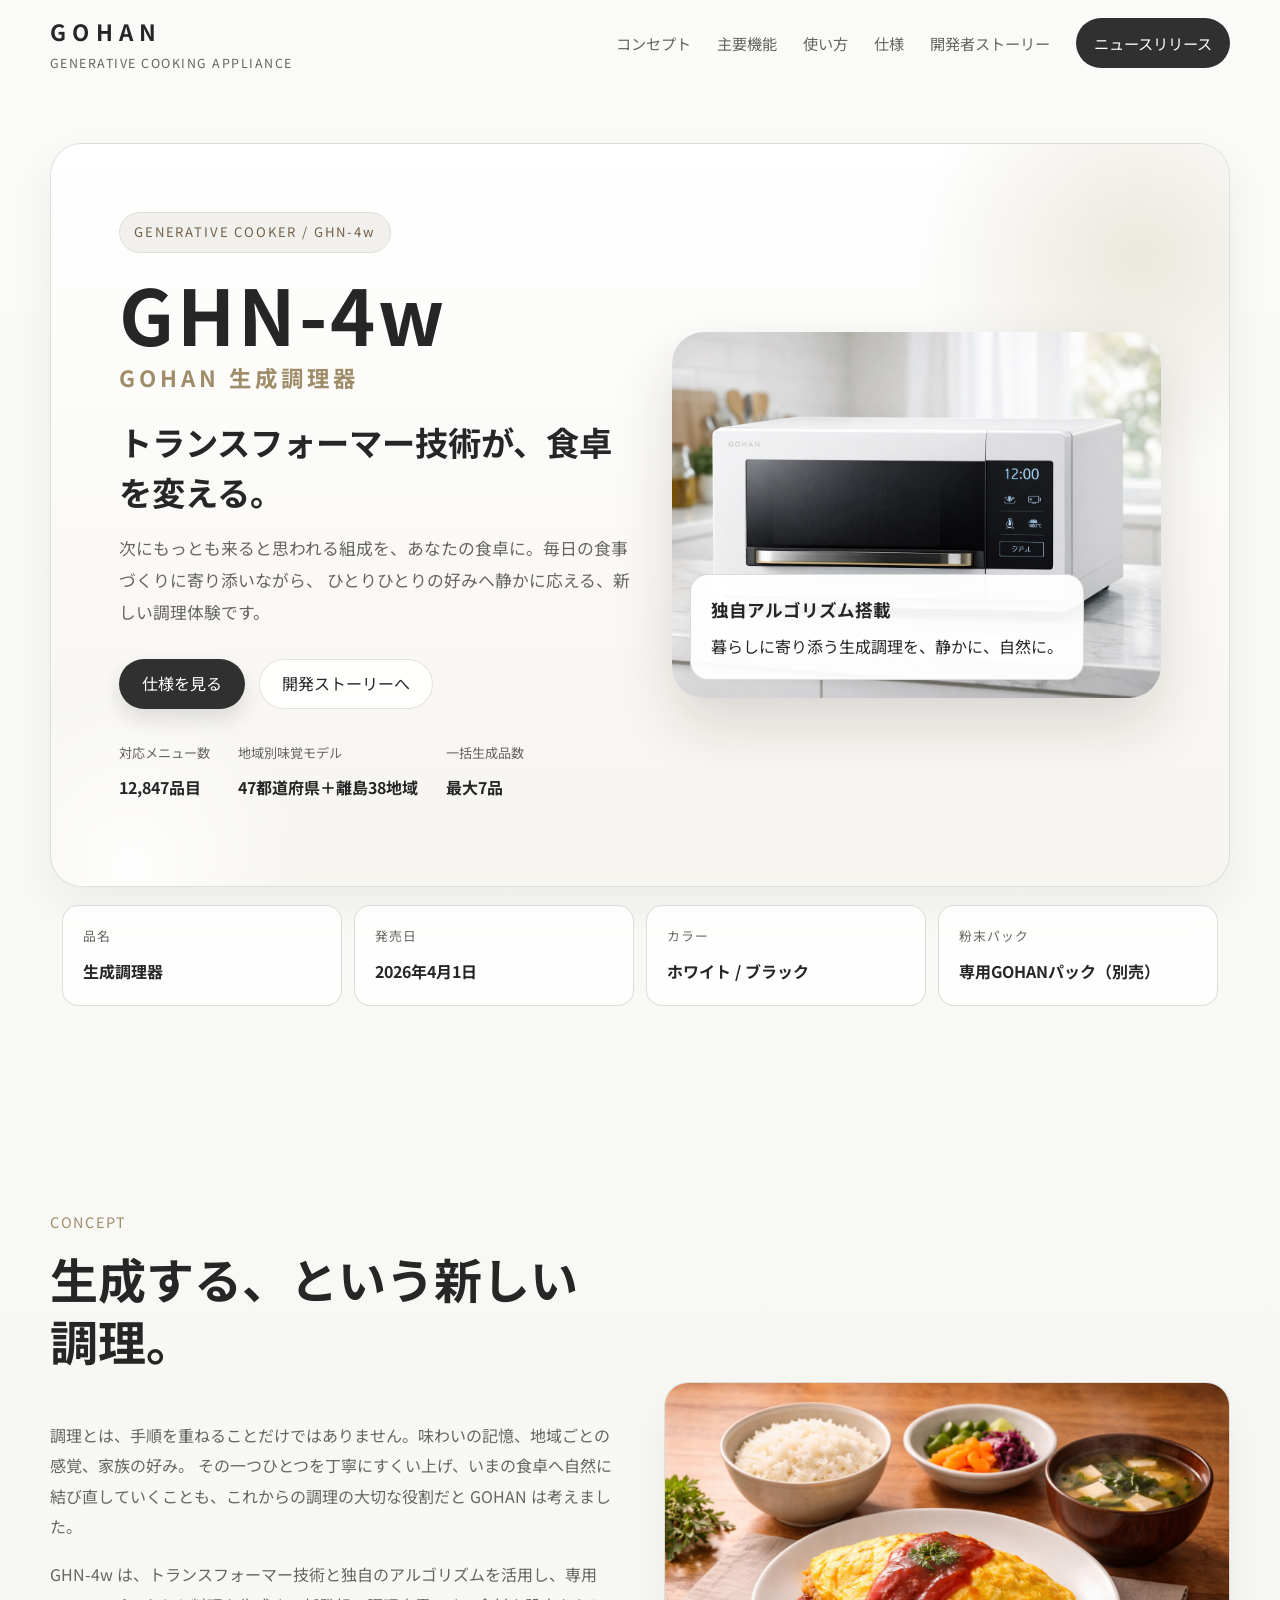
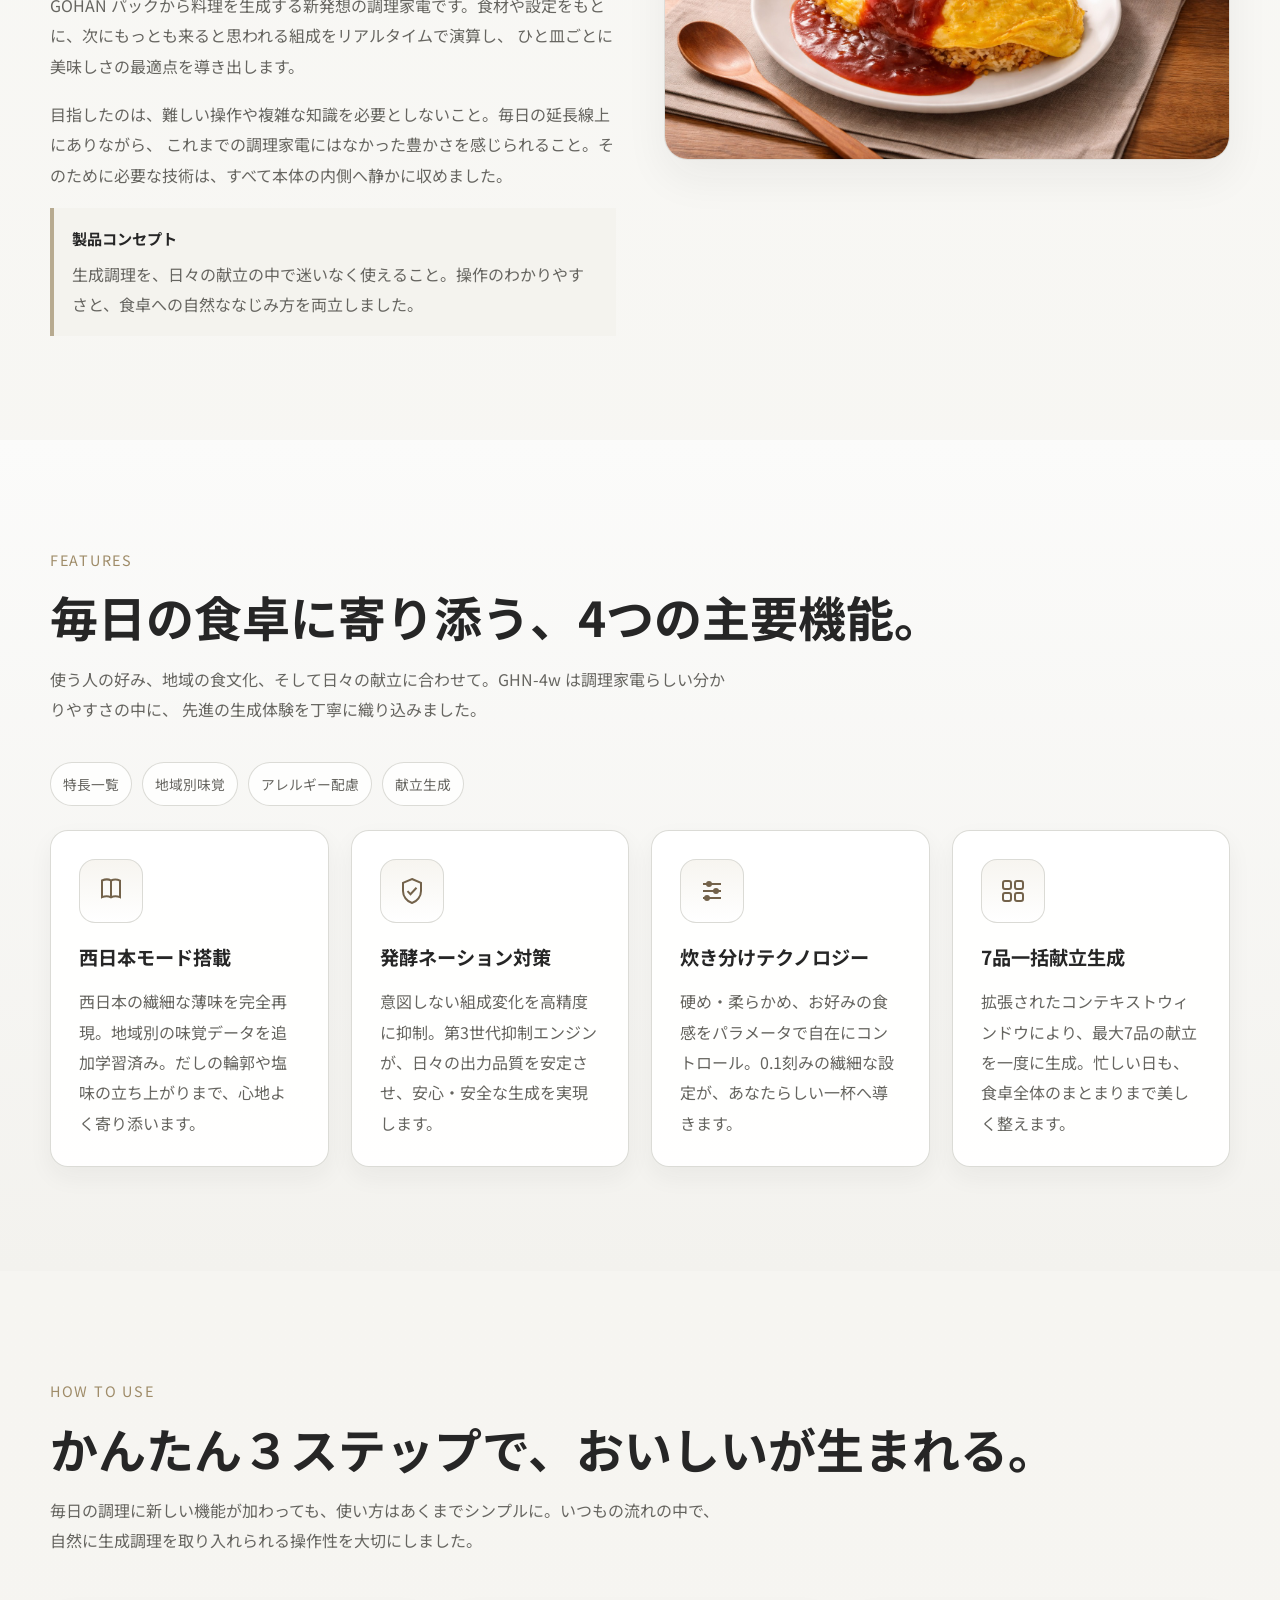
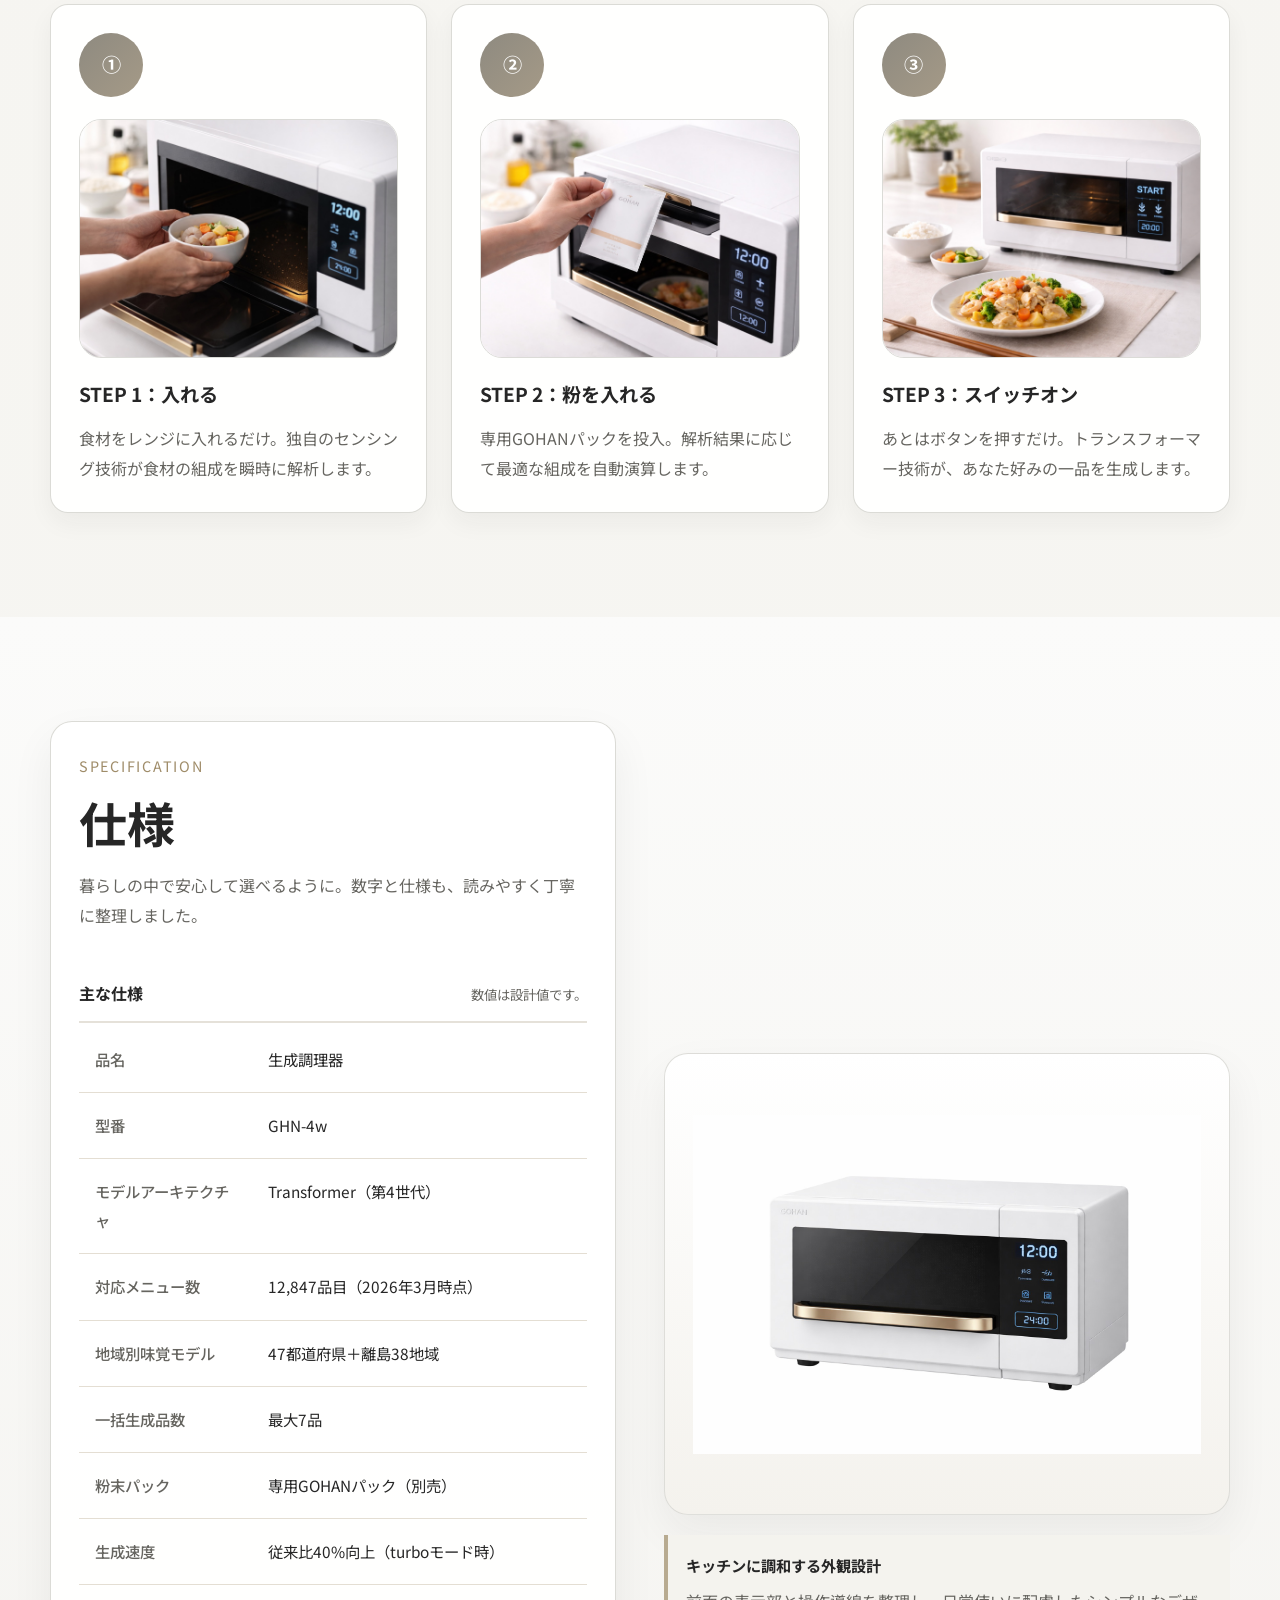
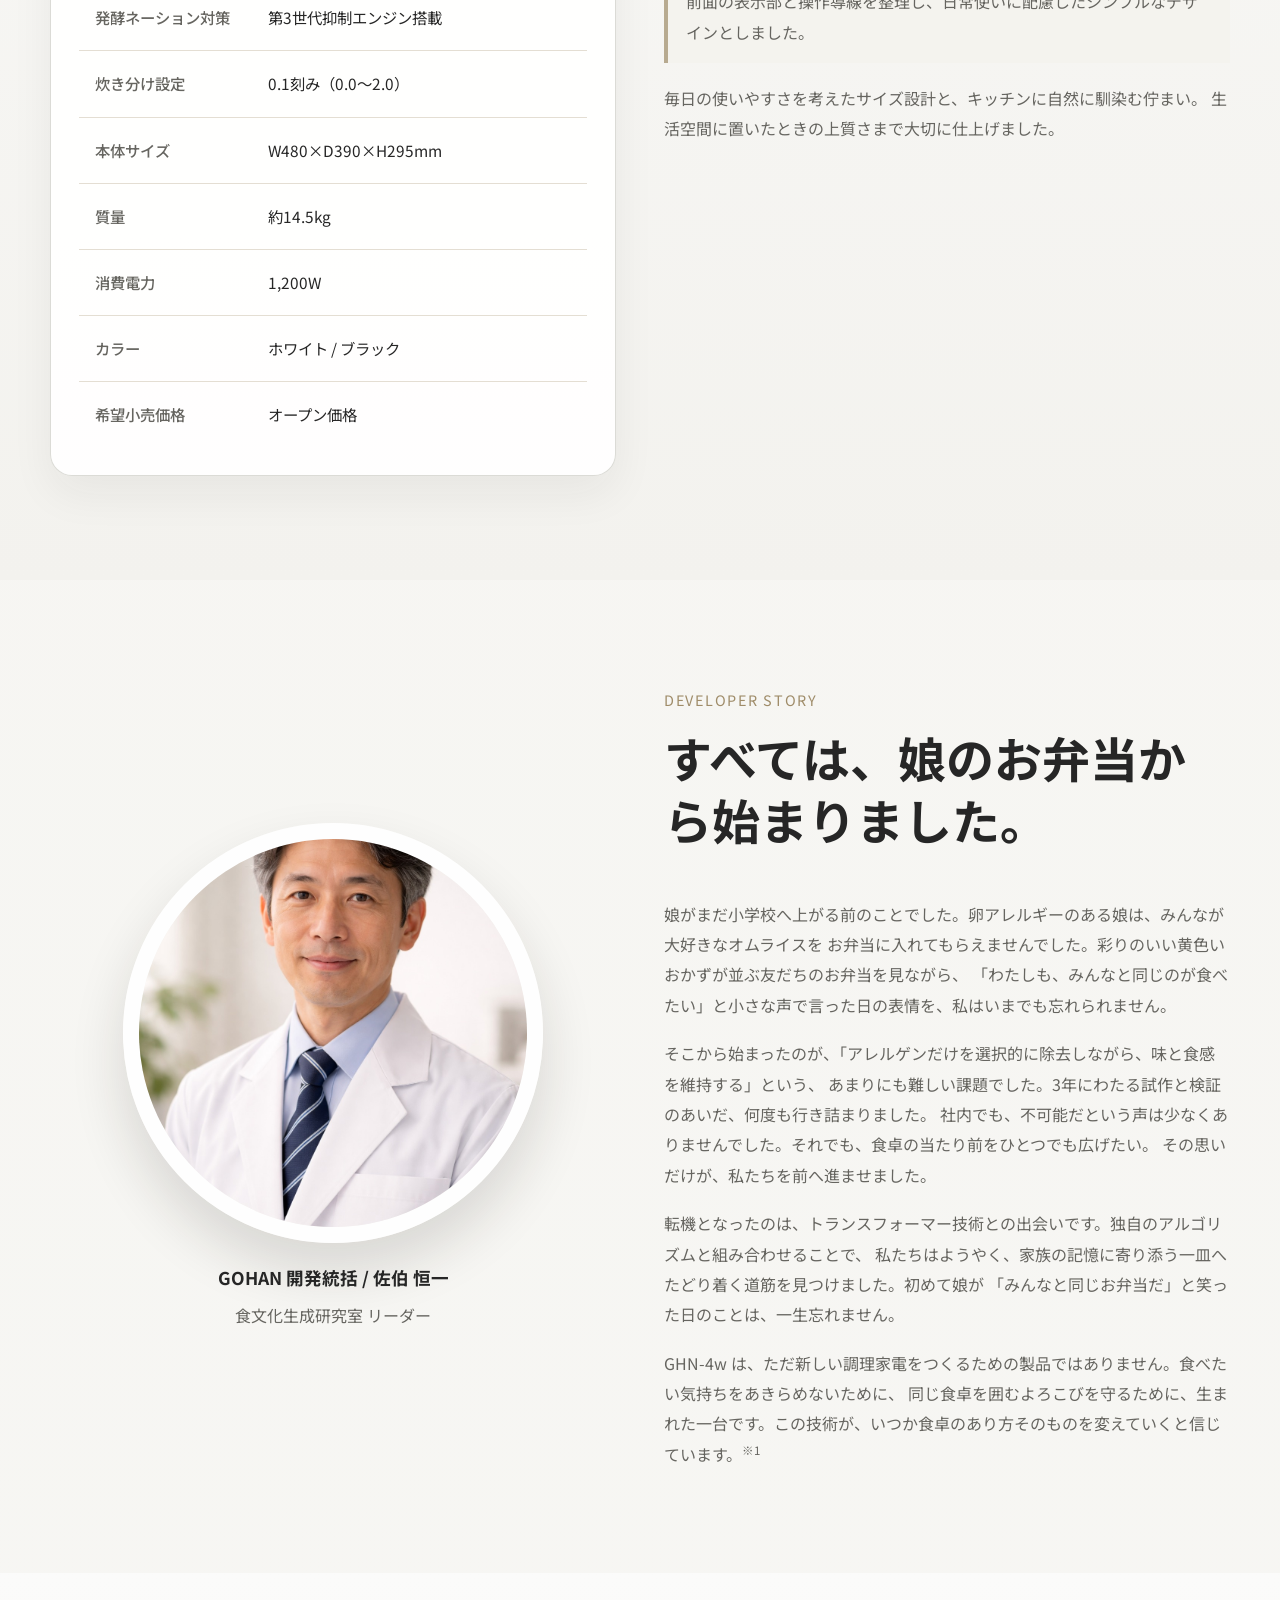
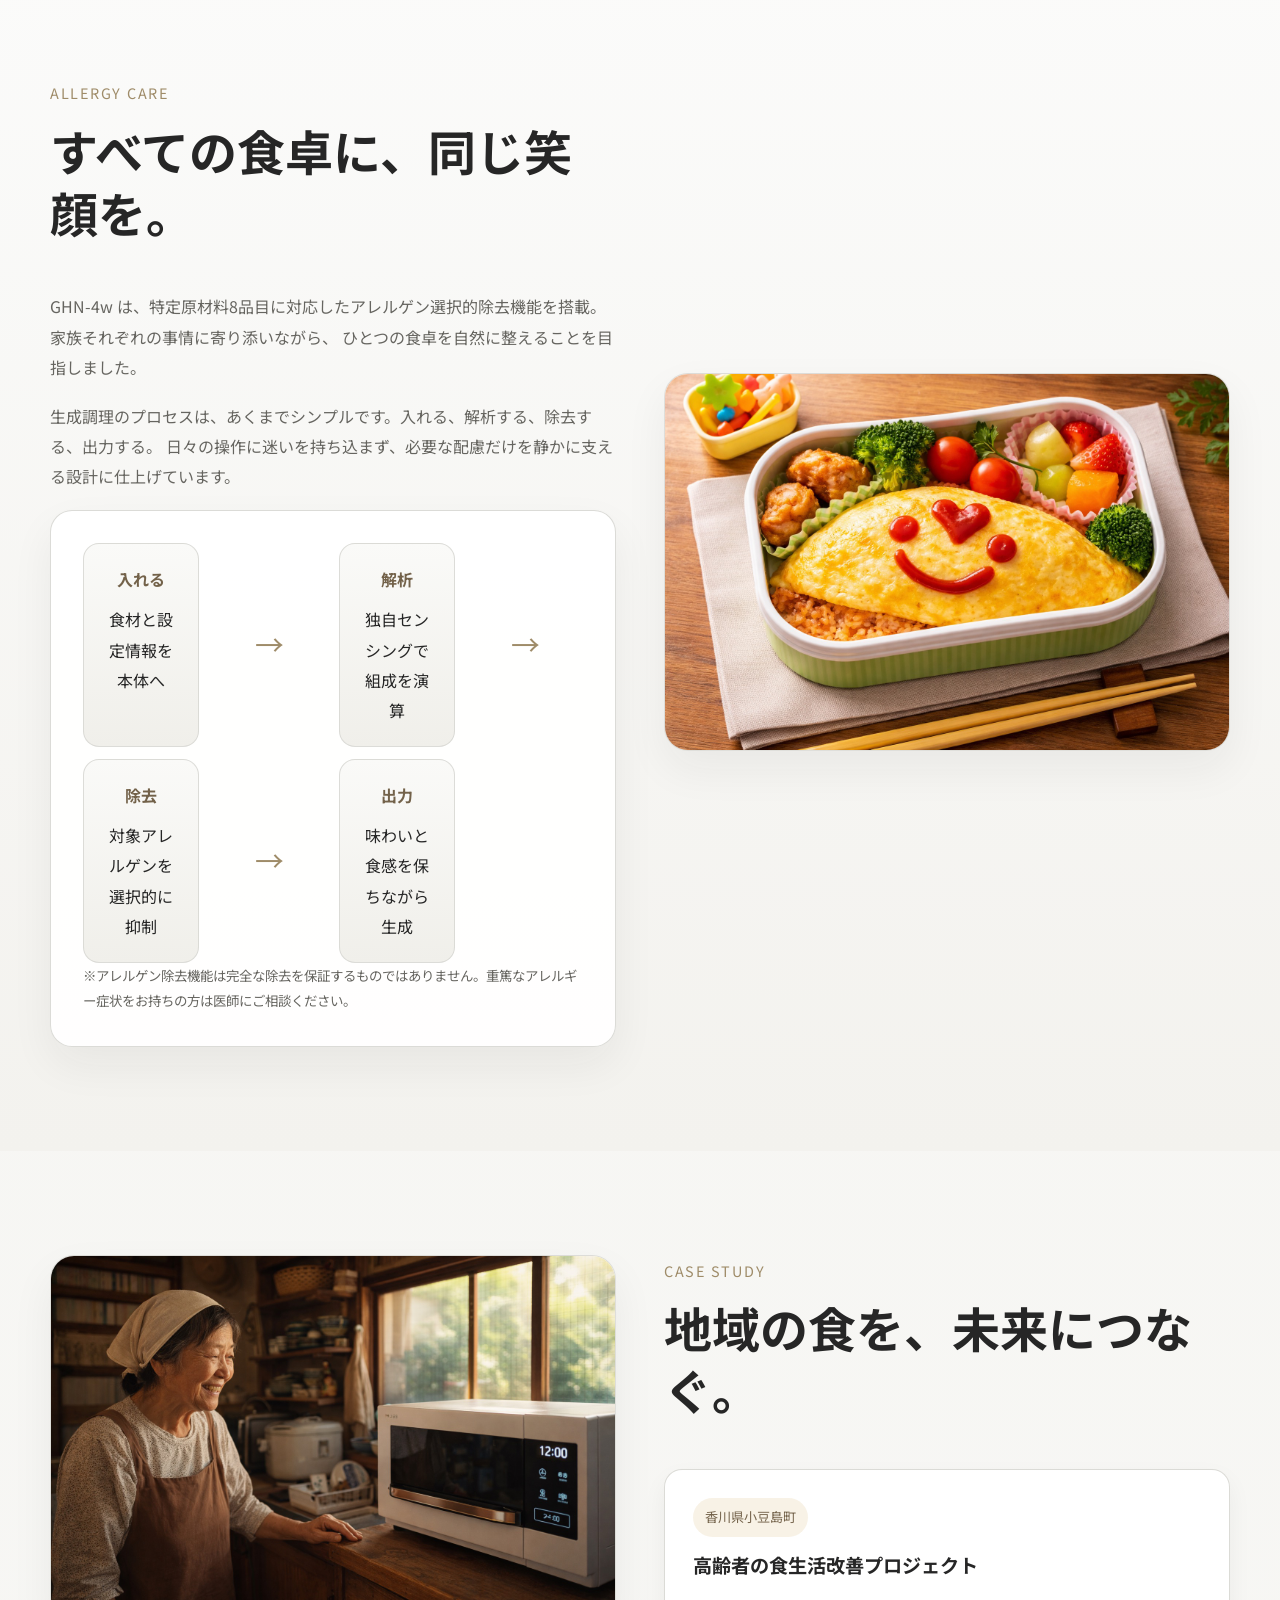
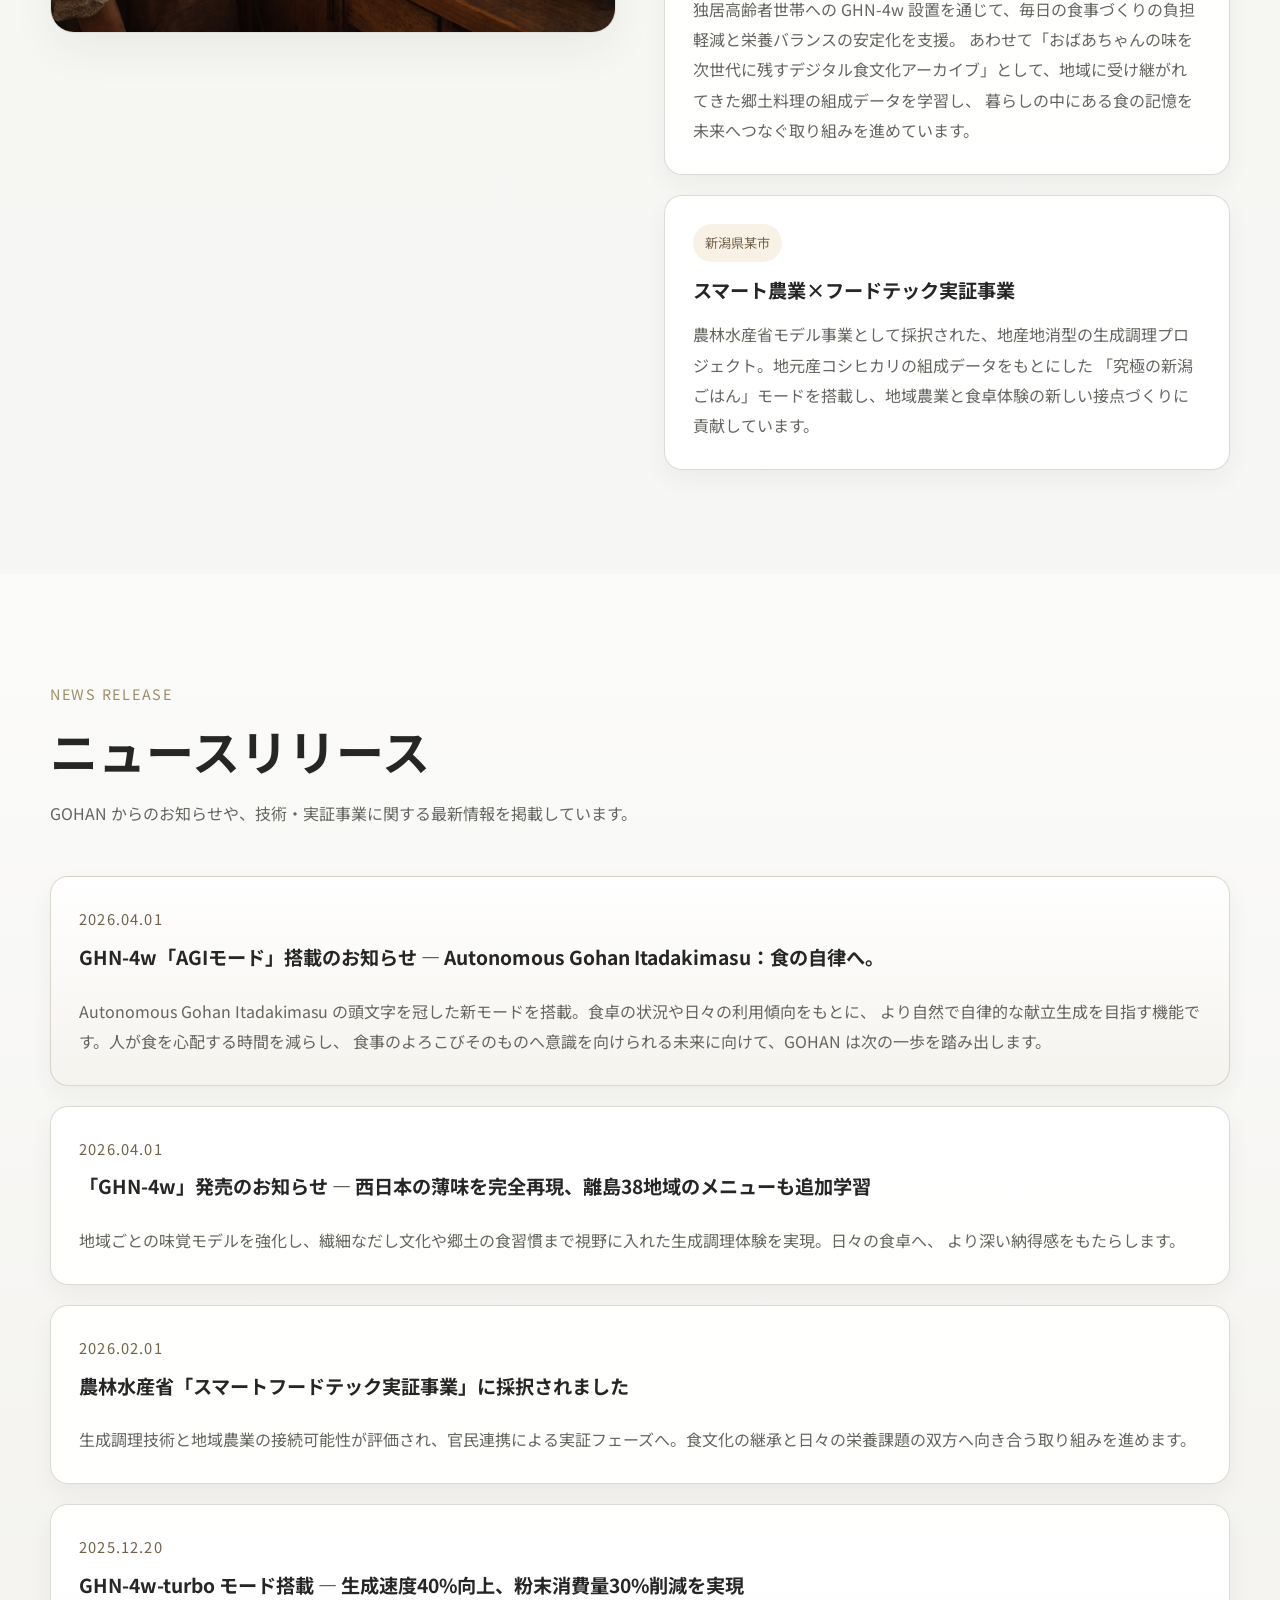
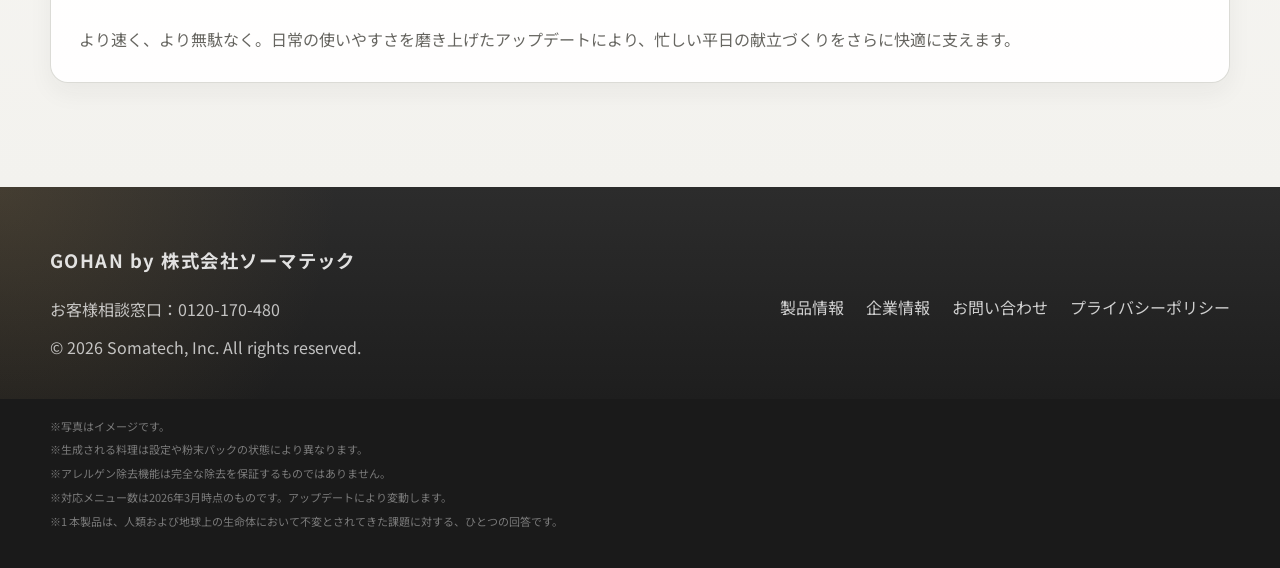
==== commit 7eb0dede: "Set GHN-4w release date to April 1, 2026" ====
--- a/docs/index.html
+++ b/docs/index.html
@@ -98,7 +98,7 @@
           </div>
           <div class="hero-summary-item">
             <span class="hero-summary-label">発売日</span>
-            <strong>2026年3月15日</strong>
+            <strong>2026年4月1日</strong>
           </div>
           <div class="hero-summary-item">
             <span class="hero-summary-label">カラー</span>
@@ -434,7 +434,7 @@
               </p>
             </article>
             <article class="release-card fade-in">
-              <span class="release-date">2026.03.15</span>
+              <span class="release-date">2026.04.01</span>
               <h3>「GHN-4w」発売のお知らせ — 西日本の薄味を完全再現、離島38地域のメニューも追加学習</h3>
               <p>
                 地域ごとの味覚モデルを強化し、繊細なだし文化や郷土の食習慣まで視野に入れた生成調理体験を実現。日々の食卓へ、
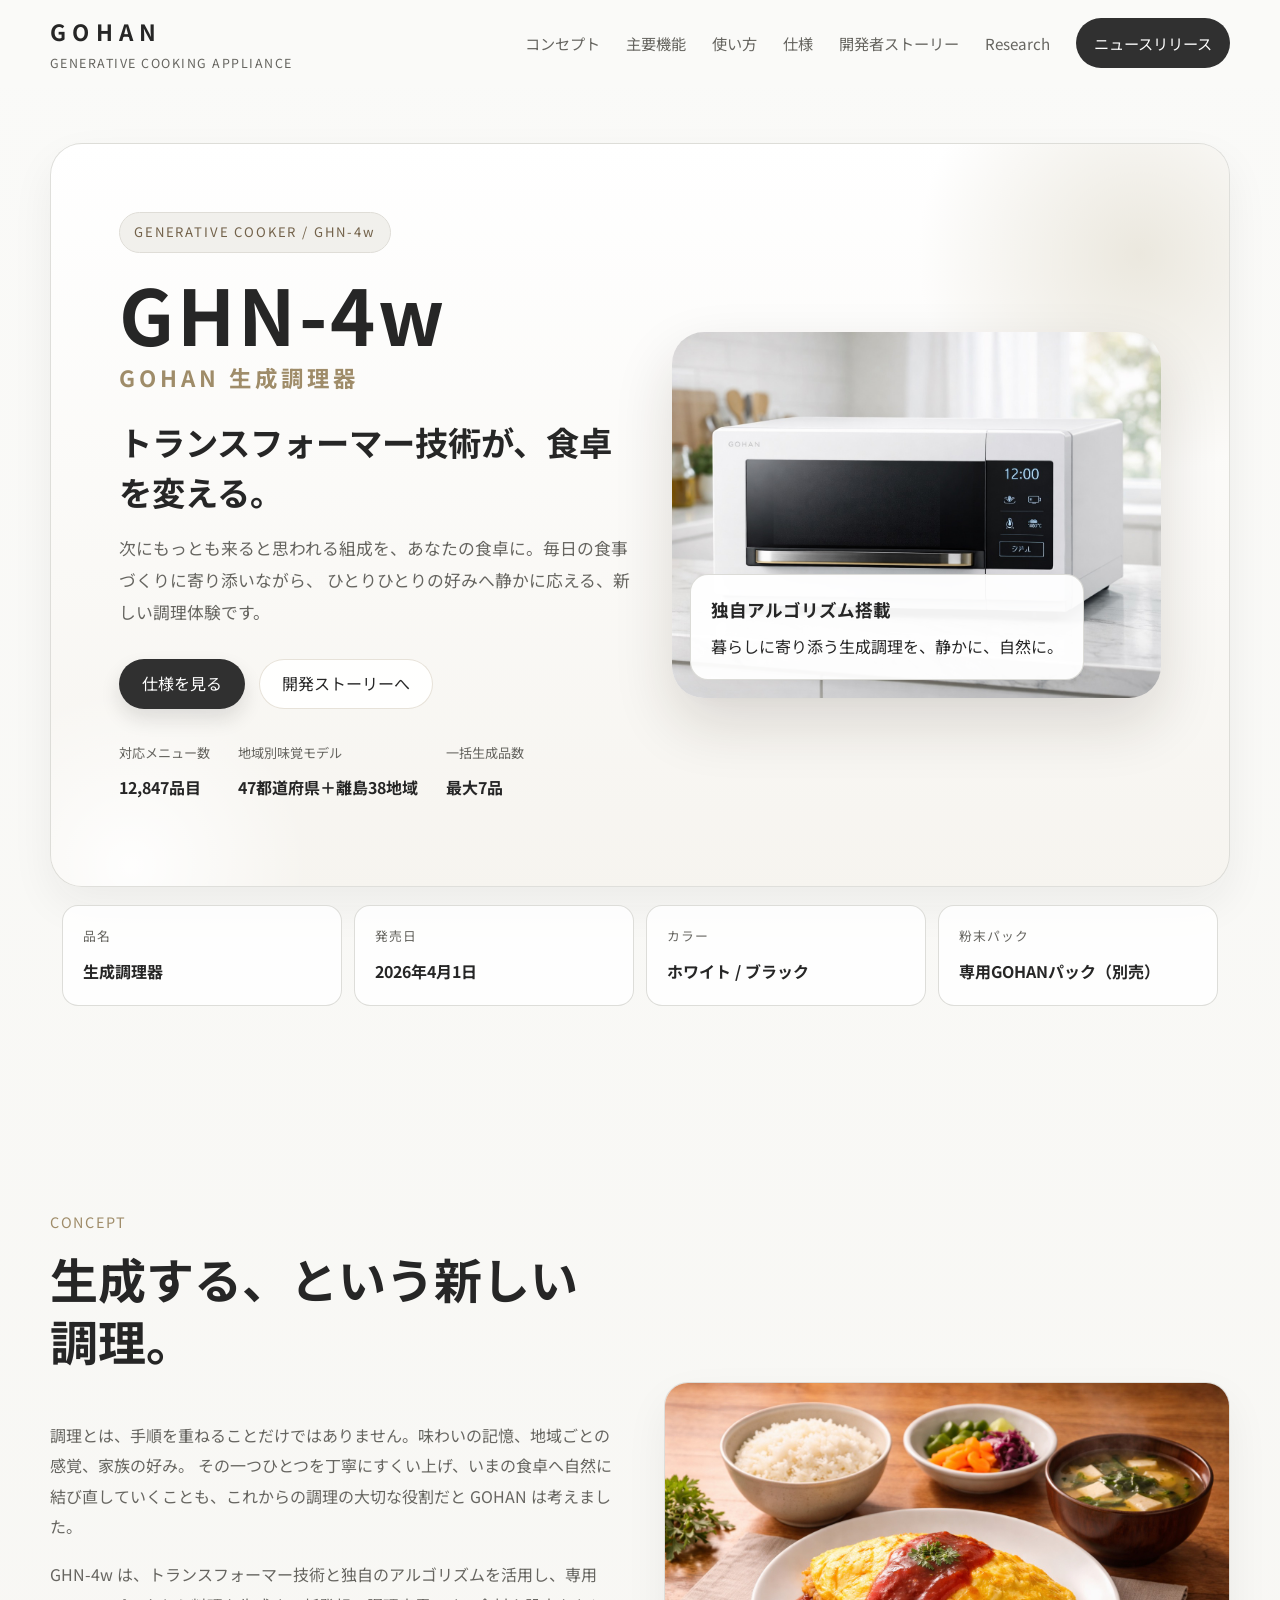
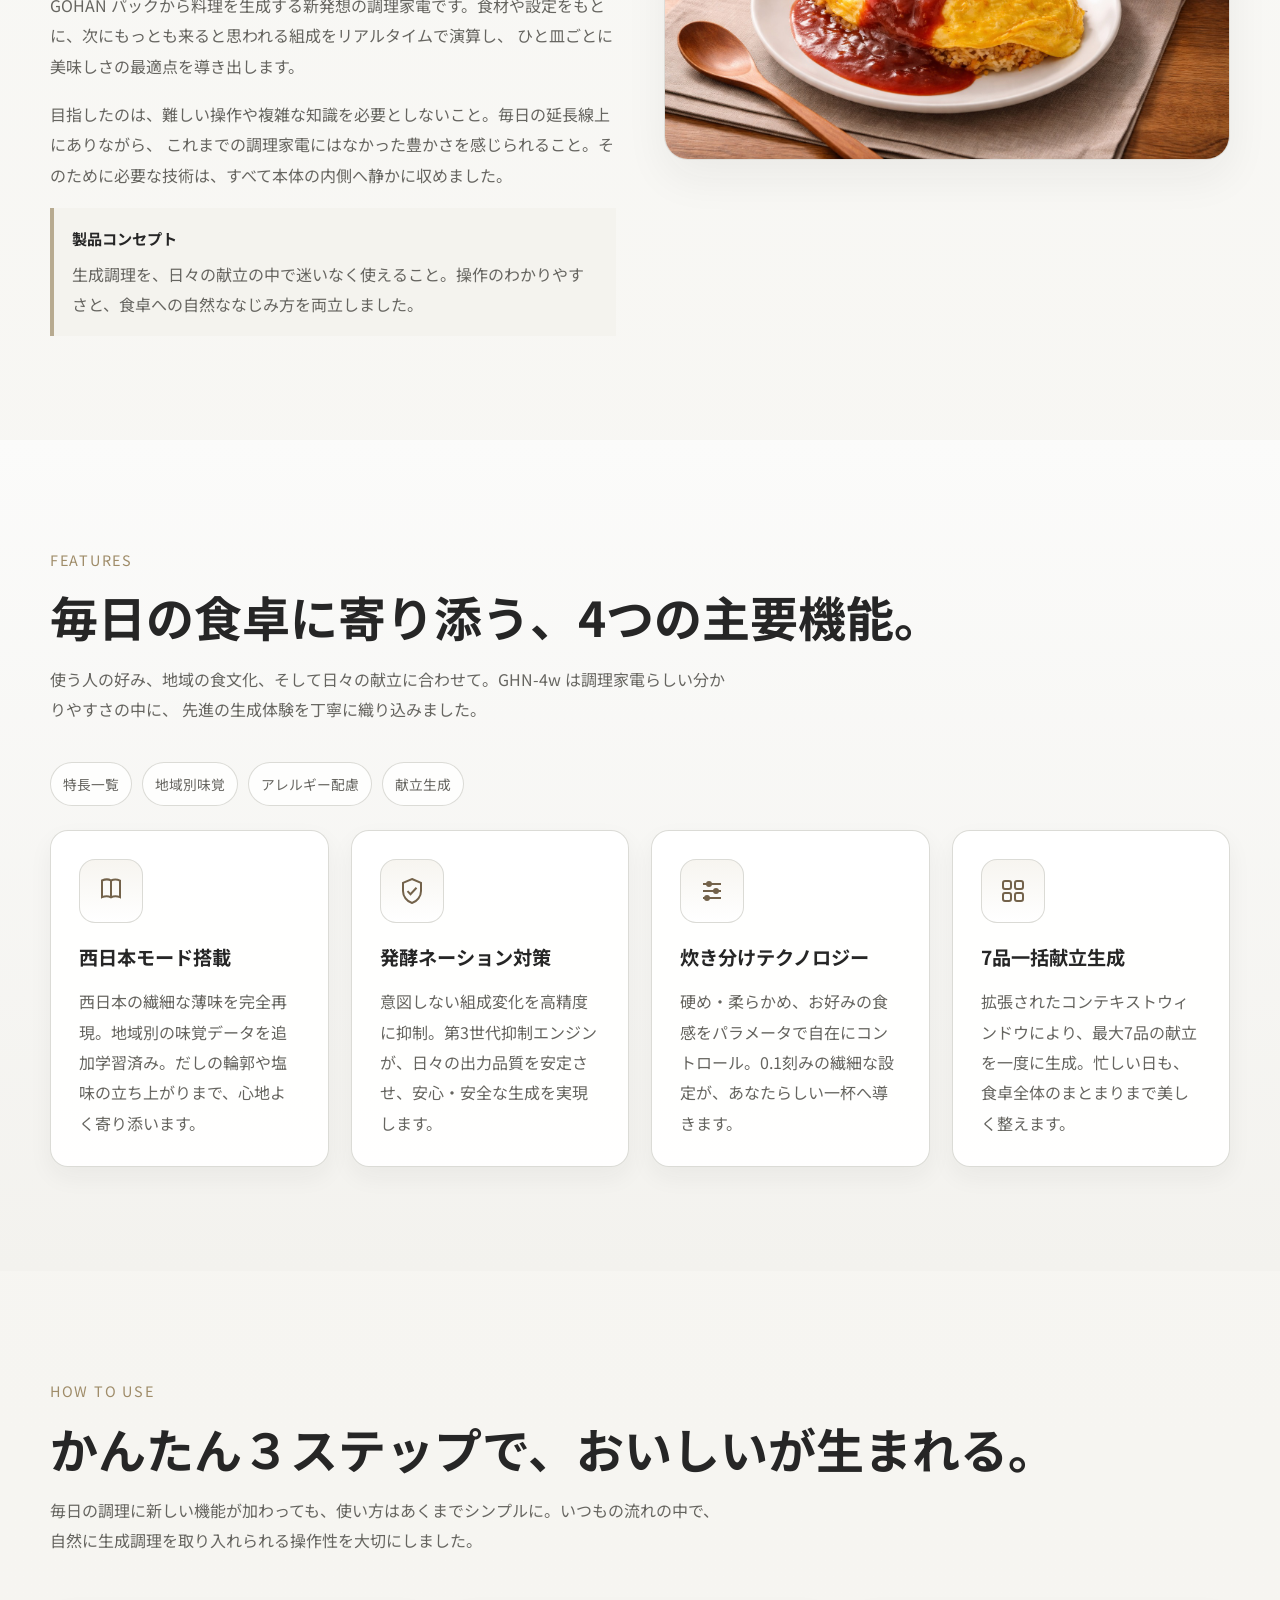
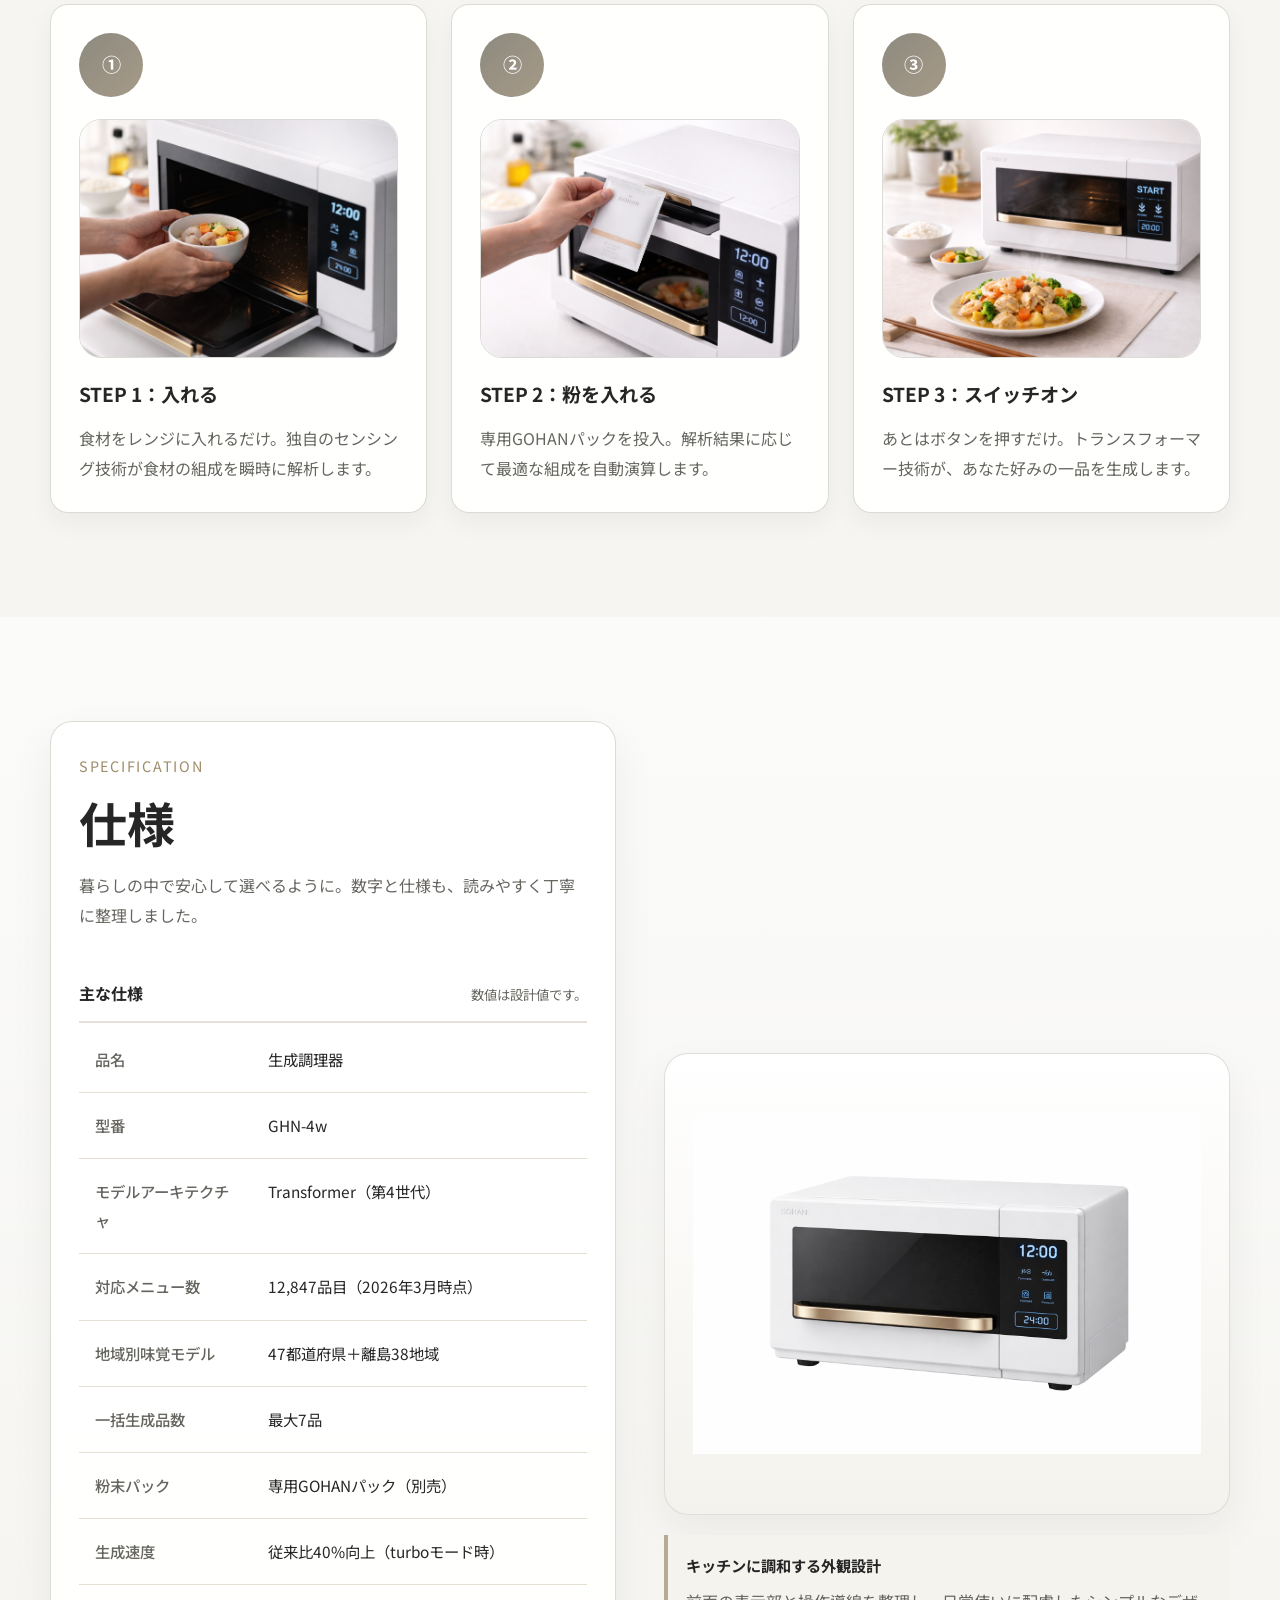
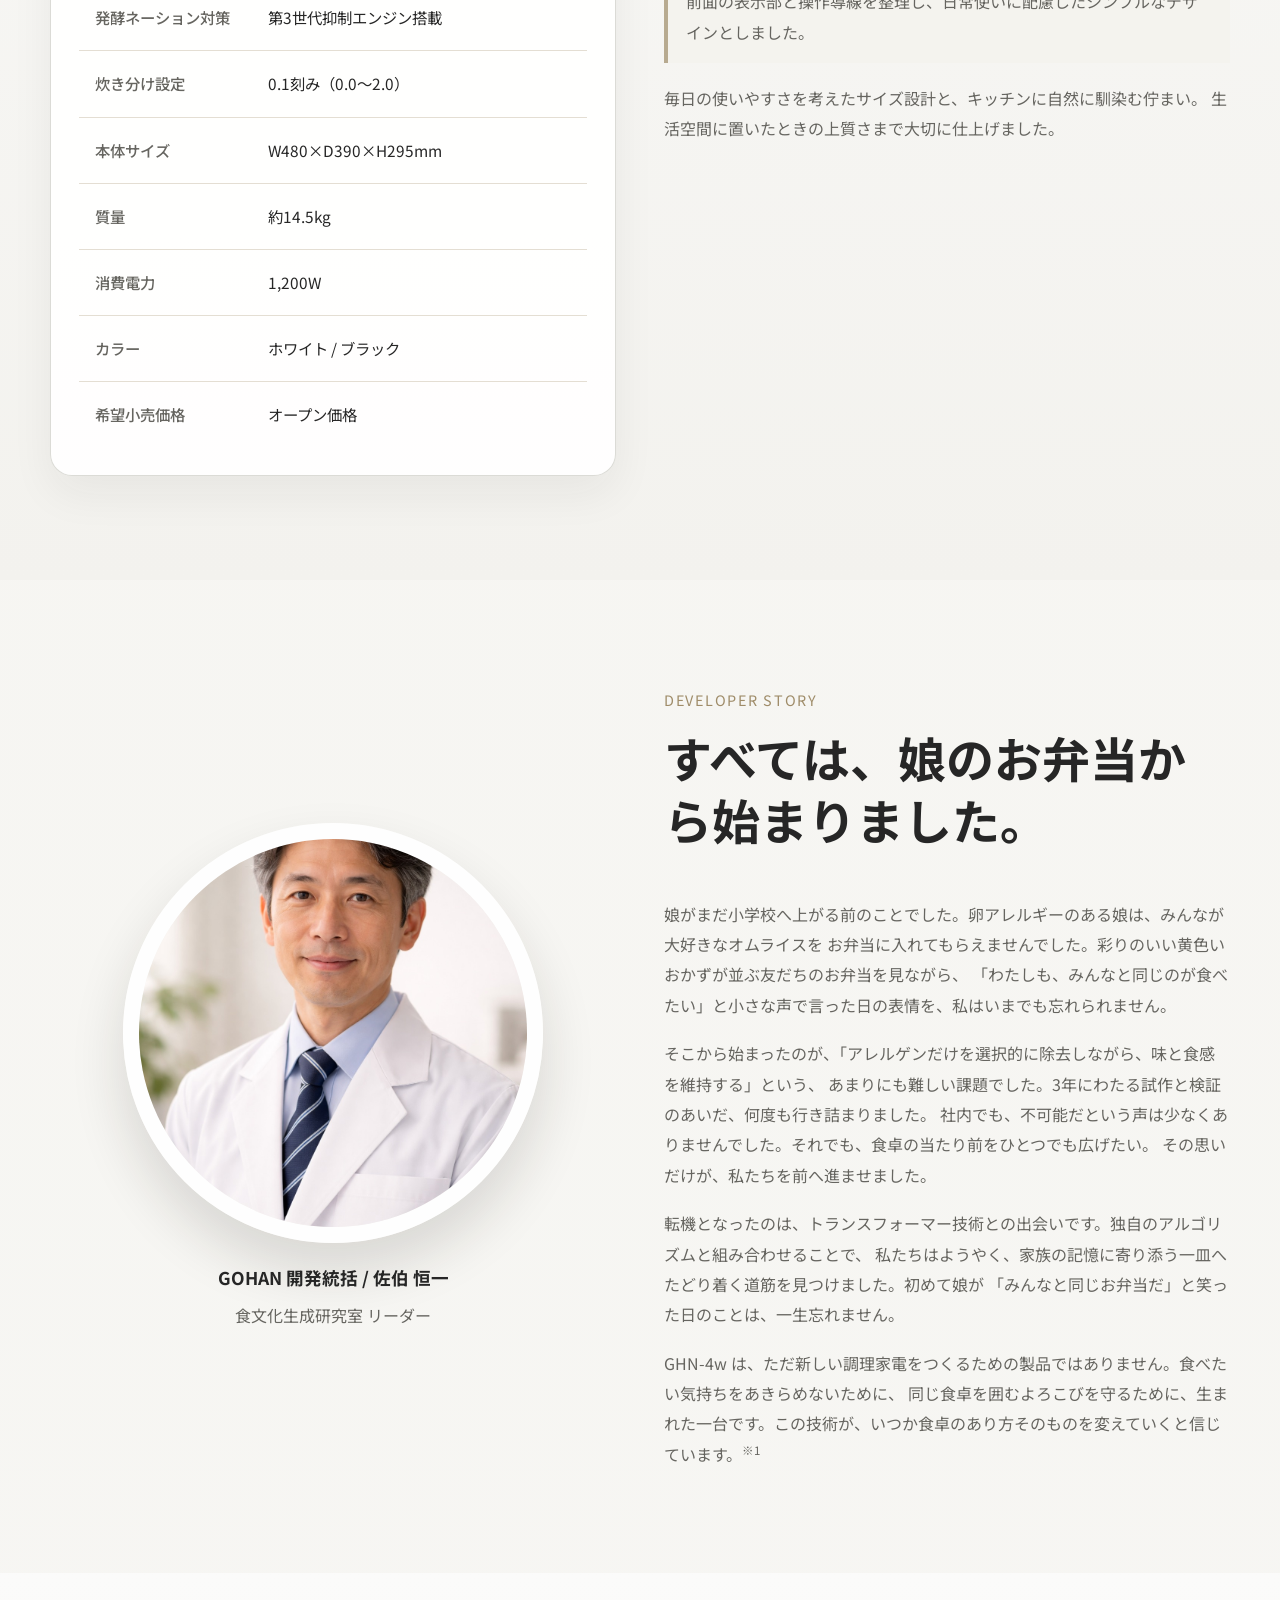
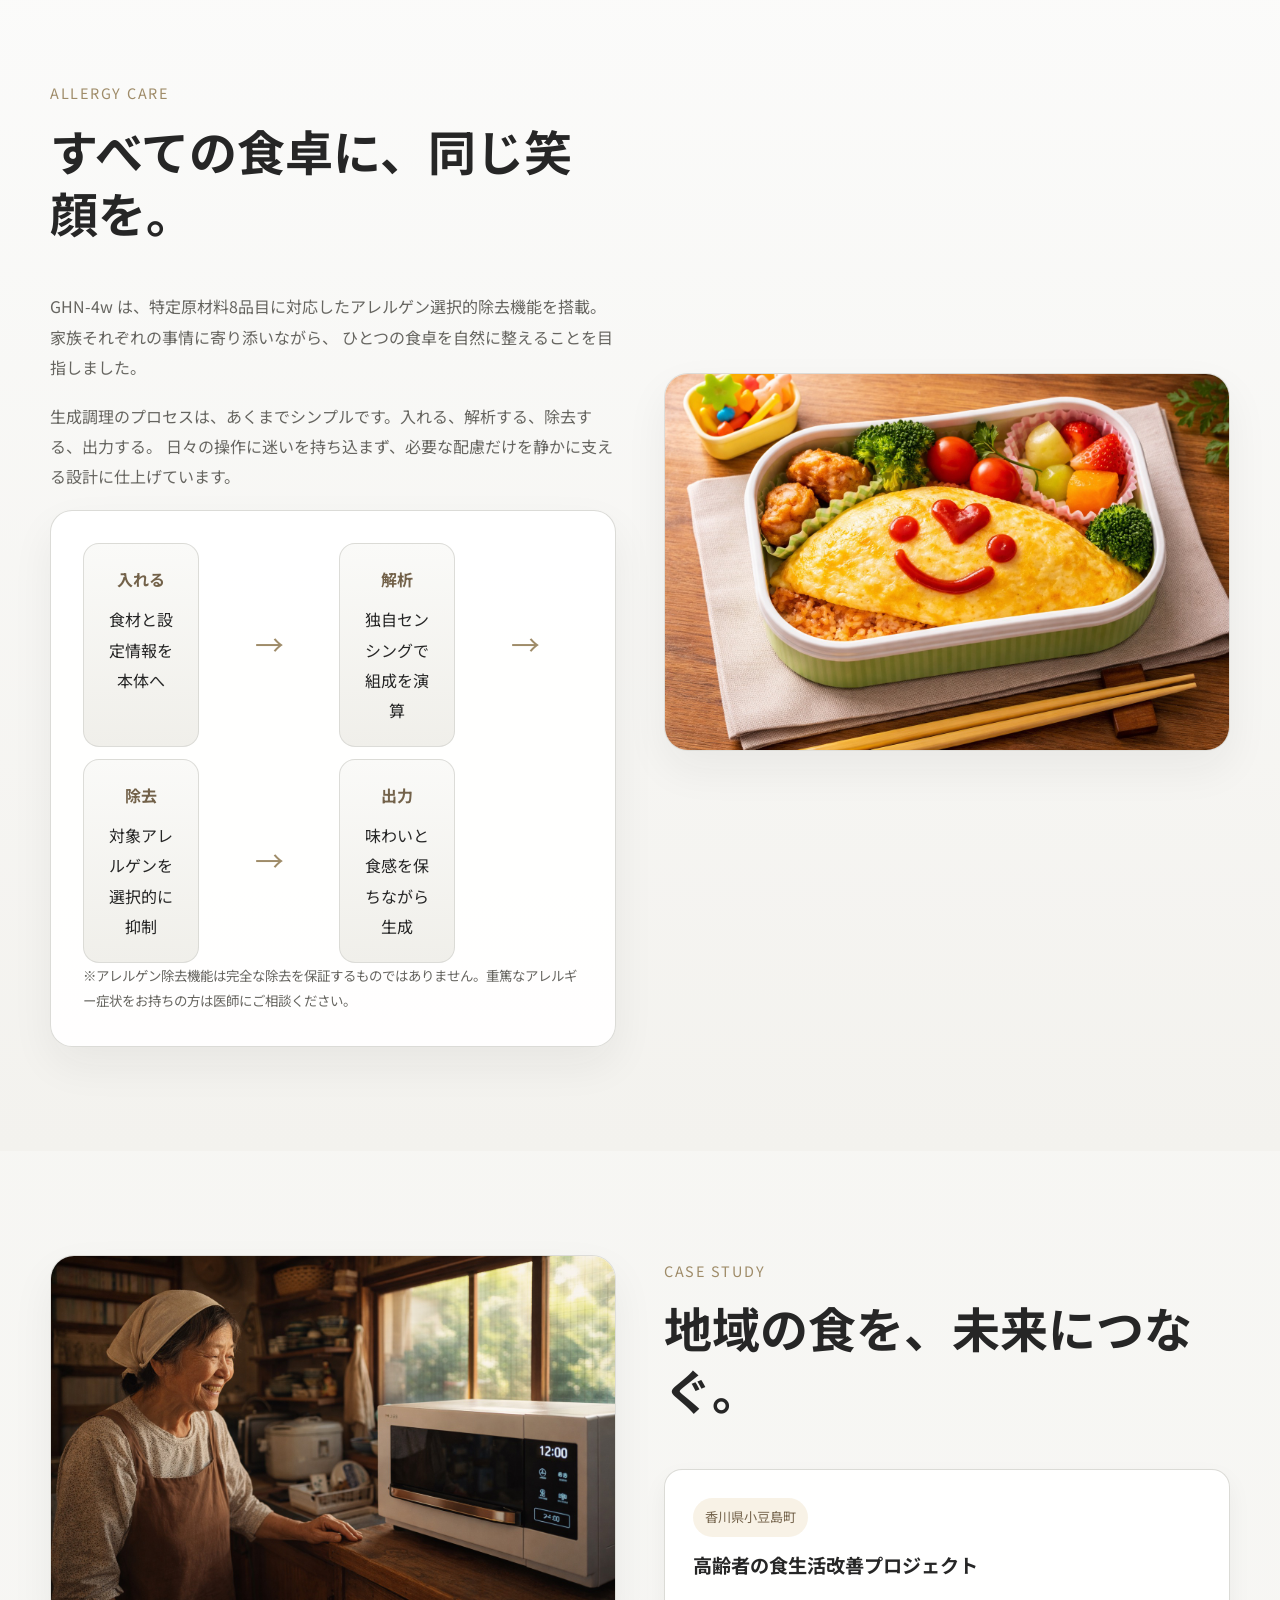
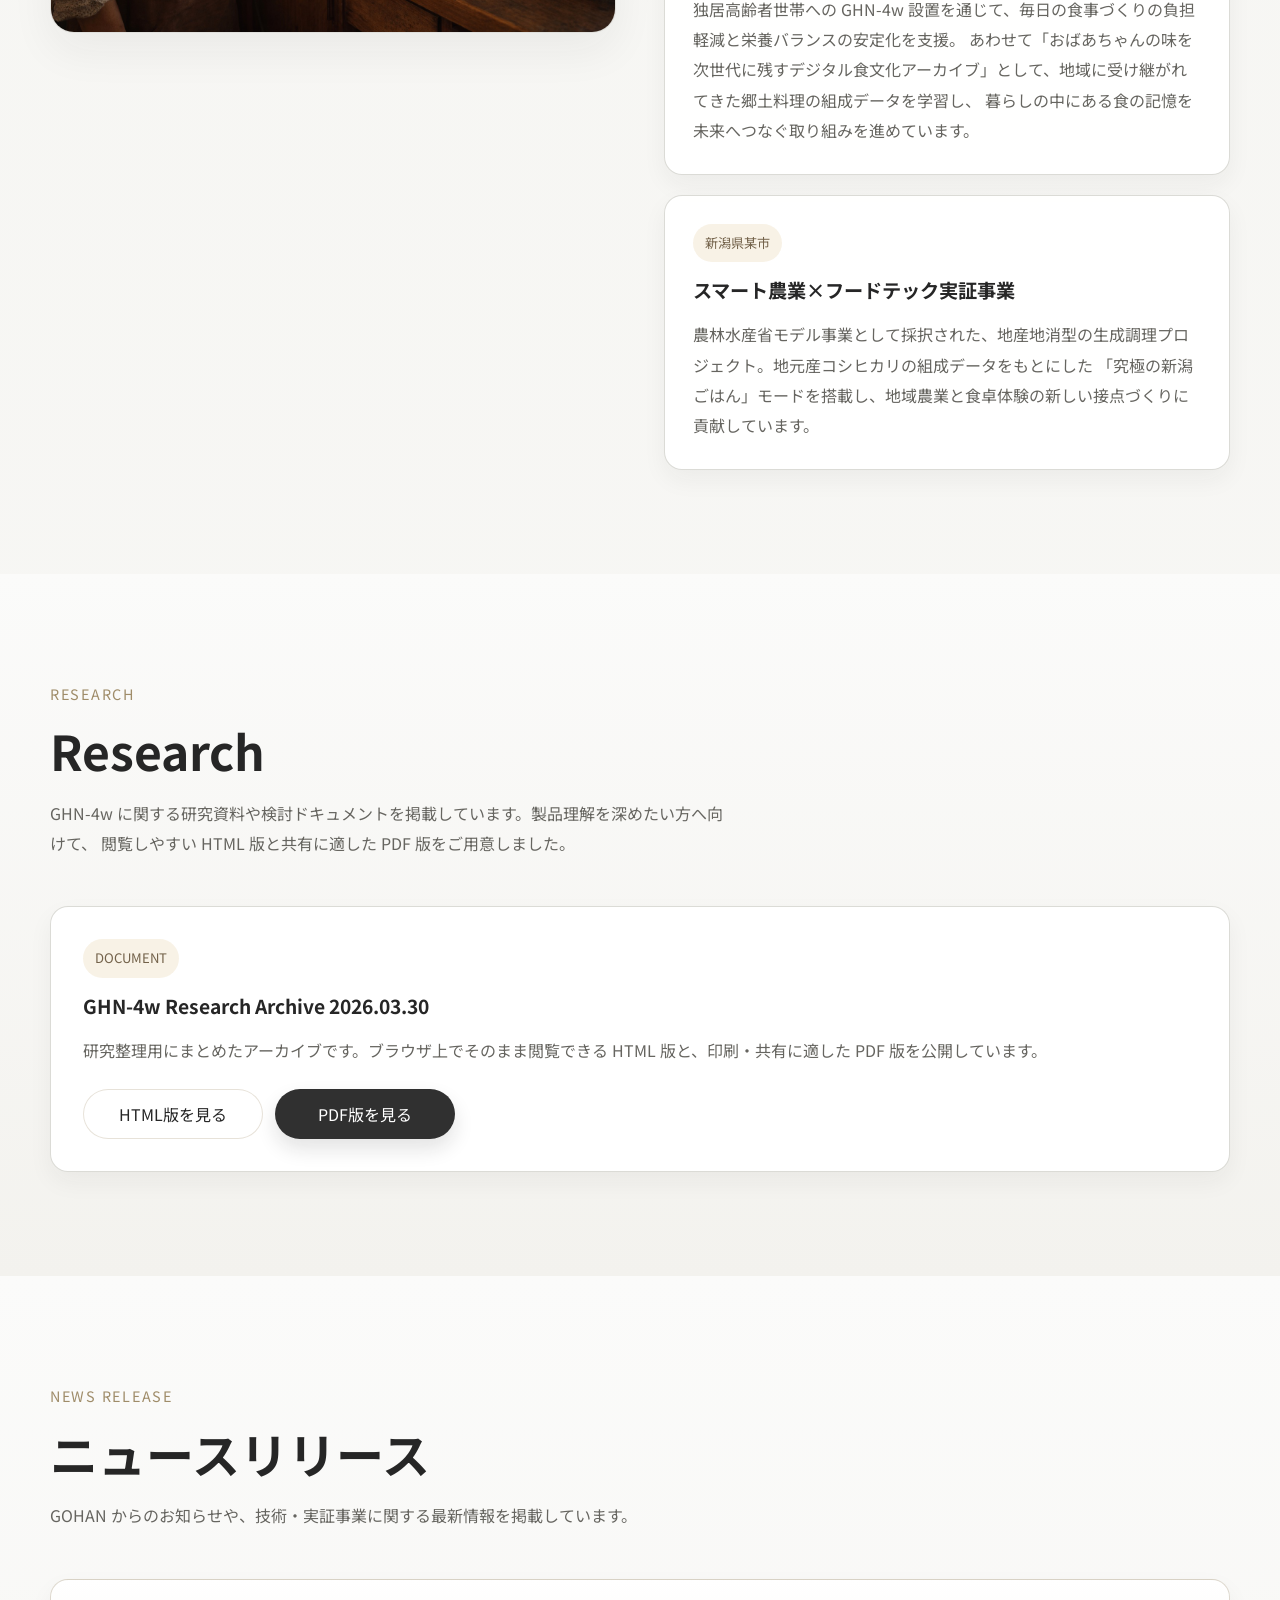
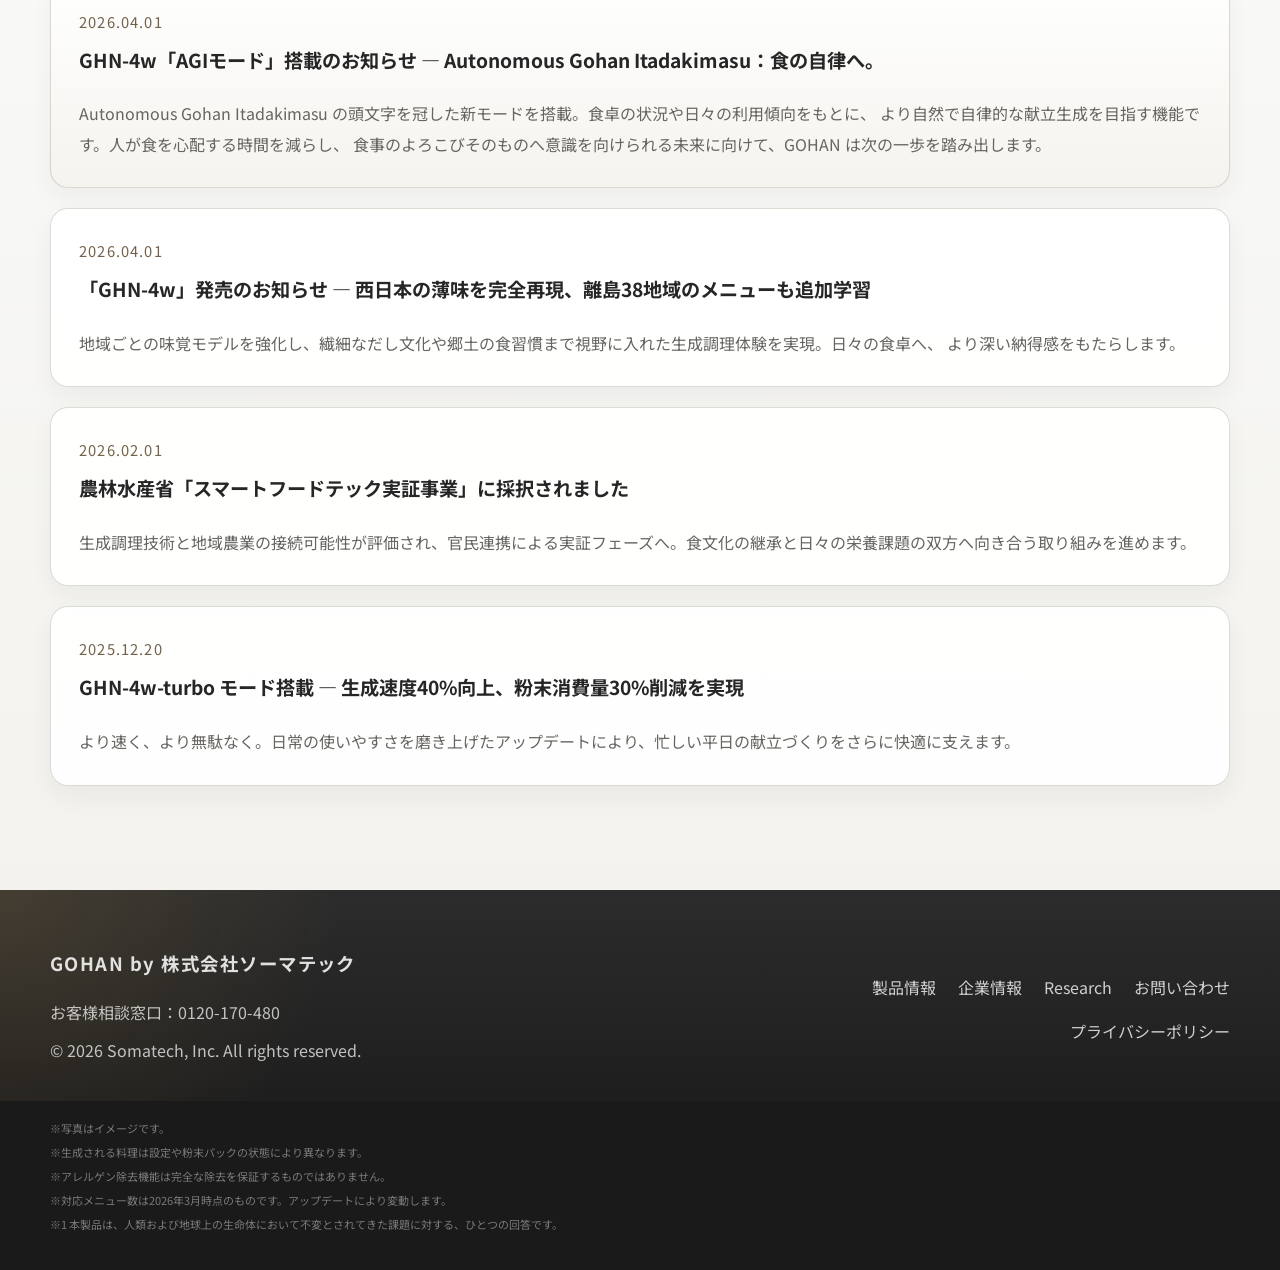
==== commit e9e8ce35: "Add research section and publish reference files" ====
--- a/docs/index.html
+++ b/docs/index.html
@@ -43,6 +43,7 @@
           <a href="#steps">使い方</a>
           <a href="#spec">仕様</a>
           <a href="#story">開発者ストーリー</a>
+          <a href="#research">Research</a>
           <a href="#news" class="header-cta">ニュースリリース</a>
         </nav>
       </div>
@@ -416,6 +417,32 @@
         </div>
       </section>
 
+      <section class="section section-alt" id="research">
+        <div class="container">
+          <div class="section-heading fade-in">
+            <span class="eyebrow">RESEARCH</span>
+            <h2>Research</h2>
+            <p>
+              GHN-4w に関する研究資料や検討ドキュメントを掲載しています。製品理解を深めたい方へ向けて、
+              閲覧しやすい HTML 版と共有に適した PDF 版をご用意しました。
+            </p>
+          </div>
+          <div class="research-list">
+            <article class="research-card fade-in">
+              <span class="case-tag">DOCUMENT</span>
+              <h3>GHN-4w Research Archive 2026.03.30</h3>
+              <p>
+                研究整理用にまとめたアーカイブです。ブラウザ上でそのまま閲覧できる HTML 版と、印刷・共有に適した PDF 版を公開しています。
+              </p>
+              <div class="research-actions">
+                <a class="btn btn-secondary" href="./research/20260330_research.html" target="_blank" rel="noopener noreferrer">HTML版を見る</a>
+                <a class="btn btn-primary" href="./research/20260330_research.pdf" target="_blank" rel="noopener noreferrer">PDF版を見る</a>
+              </div>
+            </article>
+          </div>
+        </div>
+      </section>
+
       <section class="section section-alt" id="news">
         <div class="container">
           <div class="section-heading fade-in">
@@ -470,6 +497,7 @@
         <div class="footer-links">
           <a href="#top">製品情報</a>
           <a href="#community">企業情報</a>
+          <a href="#research">Research</a>
           <a href="#news">お問い合わせ</a>
           <a href="#spec">プライバシーポリシー</a>
         </div>
--- a/docs/style.css
+++ b/docs/style.css
@@ -681,12 +681,44 @@
 }
 
 .cases-grid,
+.research-list,
 .news-list {
   display: grid;
   gap: 20px;
 }
 
-.case-card .case-tag {
+.research-card {
+  padding: 32px;
+  border-radius: 18px;
+  background: rgba(255, 255, 255, 0.94);
+  border: 1px solid rgba(216, 216, 211, 0.92);
+  box-shadow: var(--shadow-card);
+}
+
+.research-card h3 {
+  margin: 0 0 14px;
+  font-size: 1.2rem;
+  line-height: 1.5;
+}
+
+.research-card p {
+  margin: 0;
+  color: var(--color-text-subtle);
+}
+
+.research-actions {
+  display: flex;
+  flex-wrap: wrap;
+  gap: 12px;
+  margin-top: 24px;
+}
+
+.research-actions .btn {
+  min-width: 180px;
+  justify-content: center;
+}
+
+.case-tag {
   display: inline-block;
   margin-bottom: 14px;
   padding: 7px 12px;
@@ -896,6 +928,7 @@
 
   .feature-card,
   .release-card,
+  .research-card,
   .case-card,
   .step-card,
   .flow-card,
@@ -907,4 +940,9 @@
   .hero-summary {
     grid-template-columns: 1fr;
   }
-}
+
+  .research-actions .btn {
+    width: 100%;
+    min-width: 0;
+  }
+}
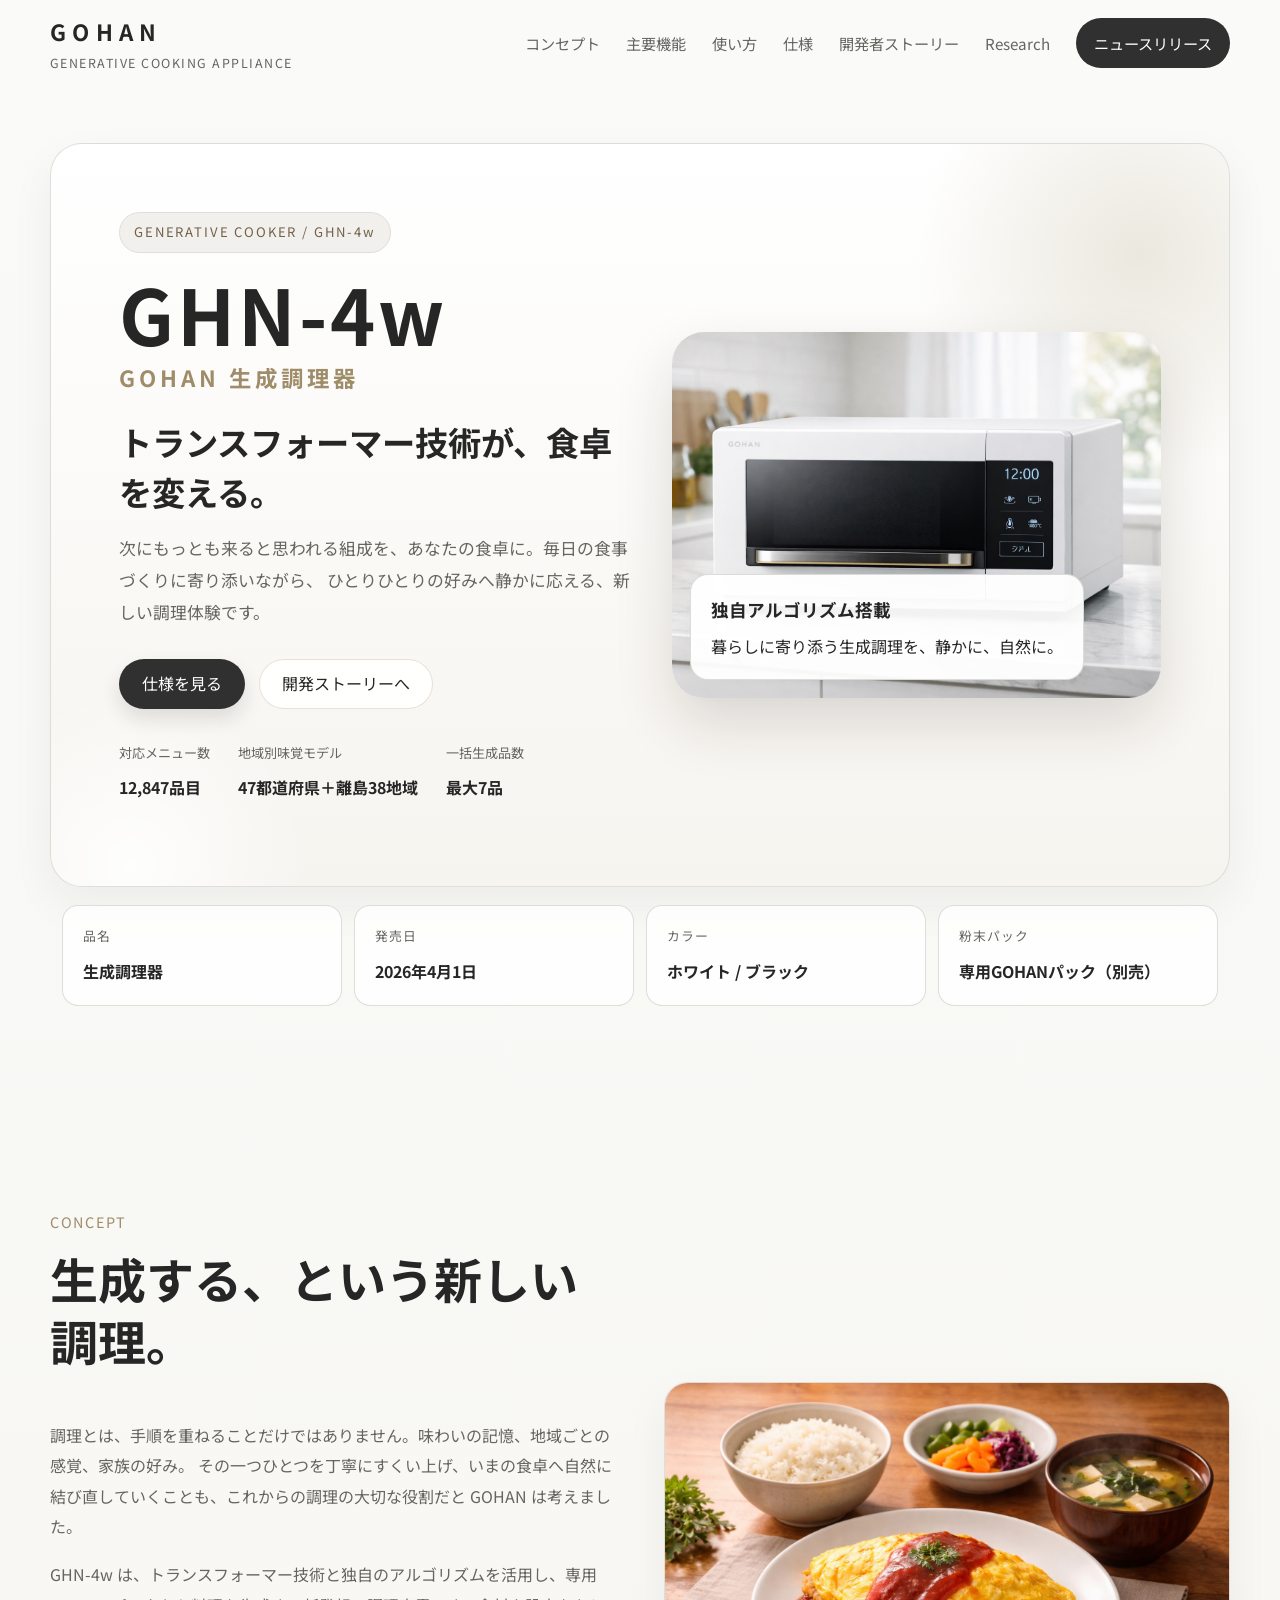
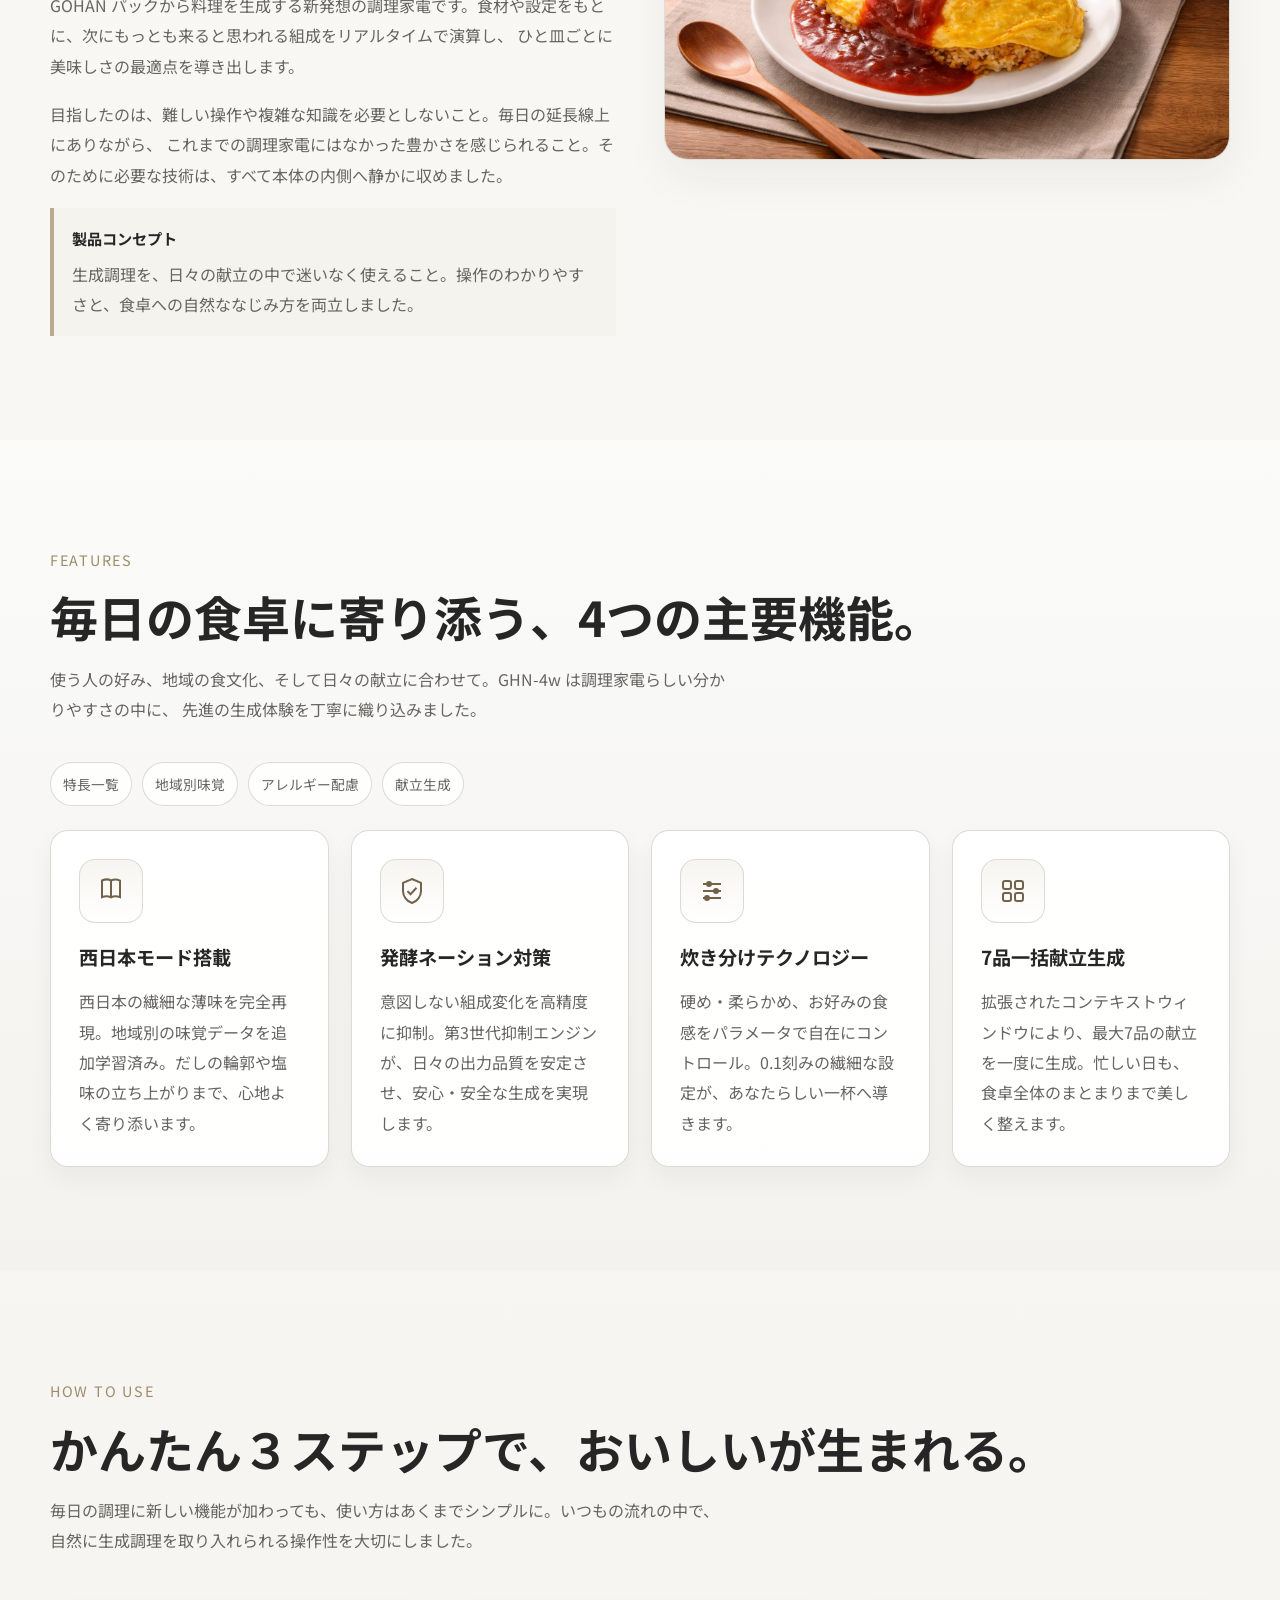
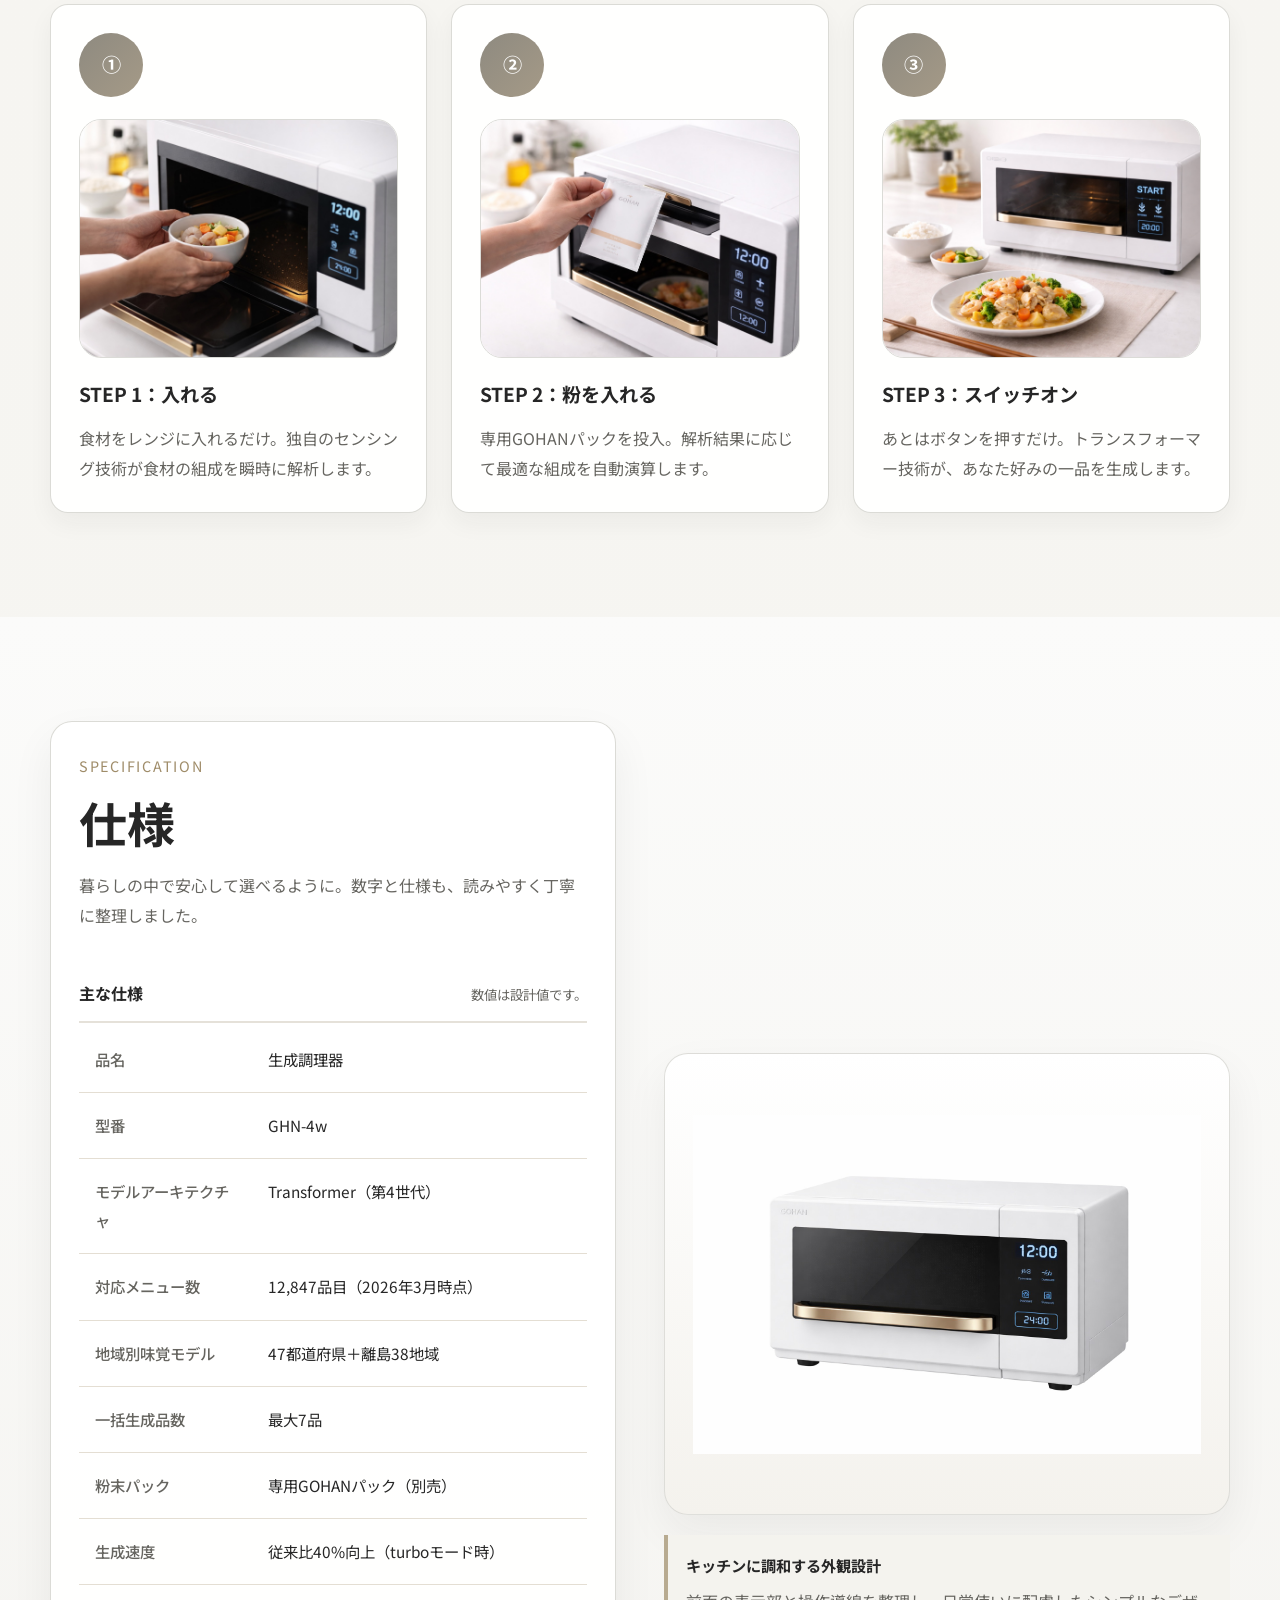
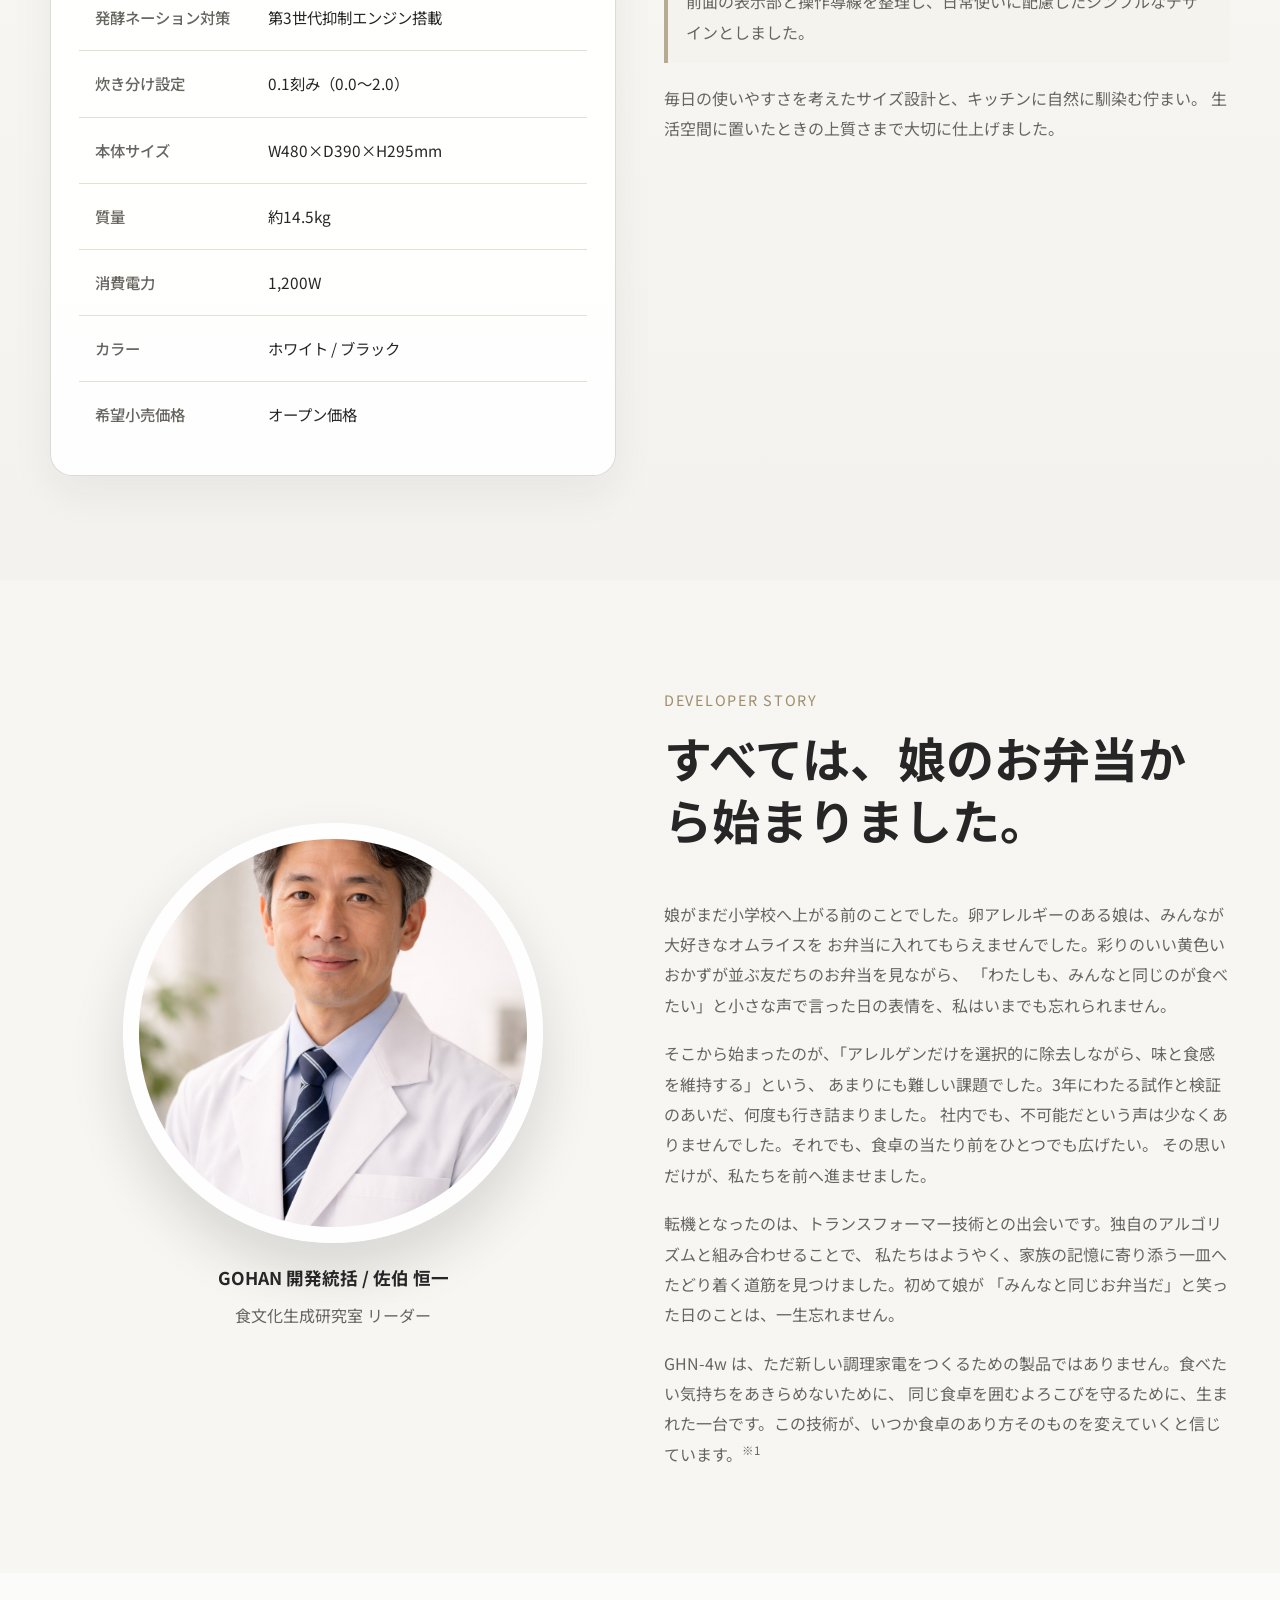
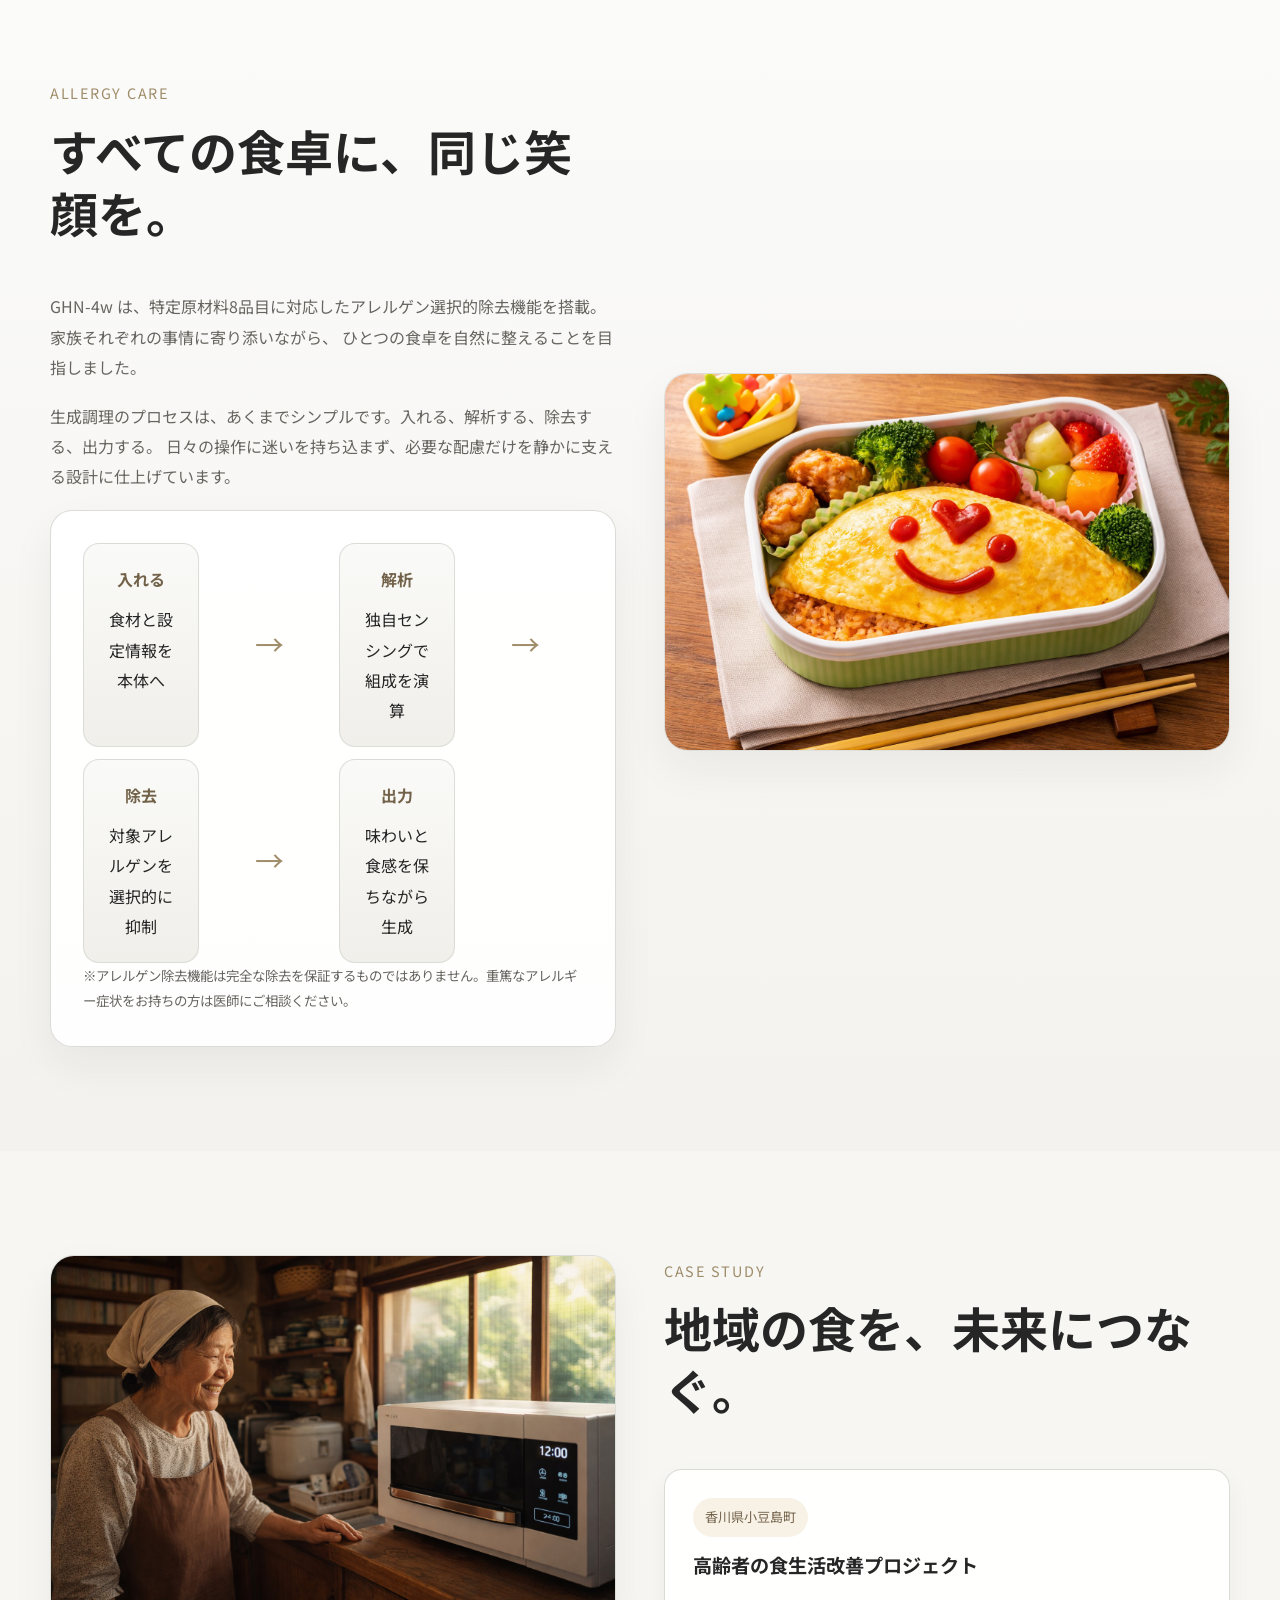
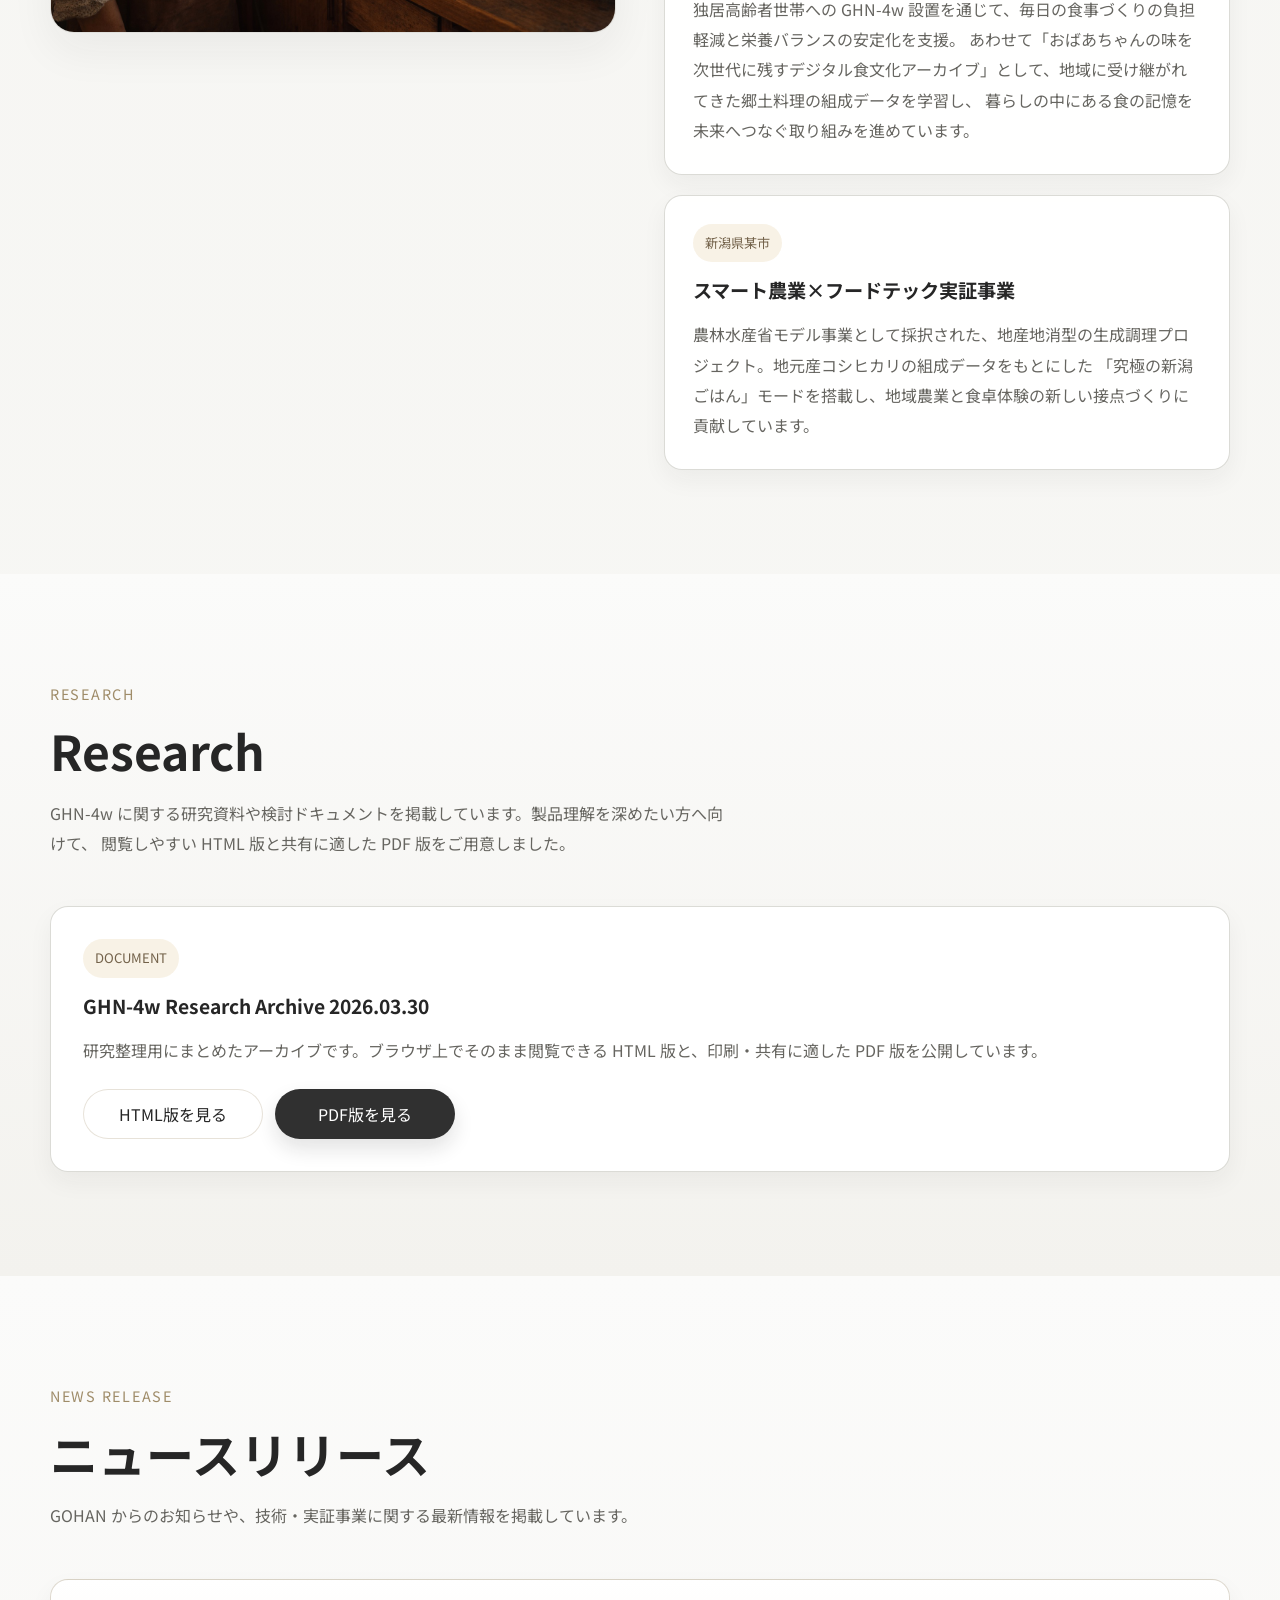
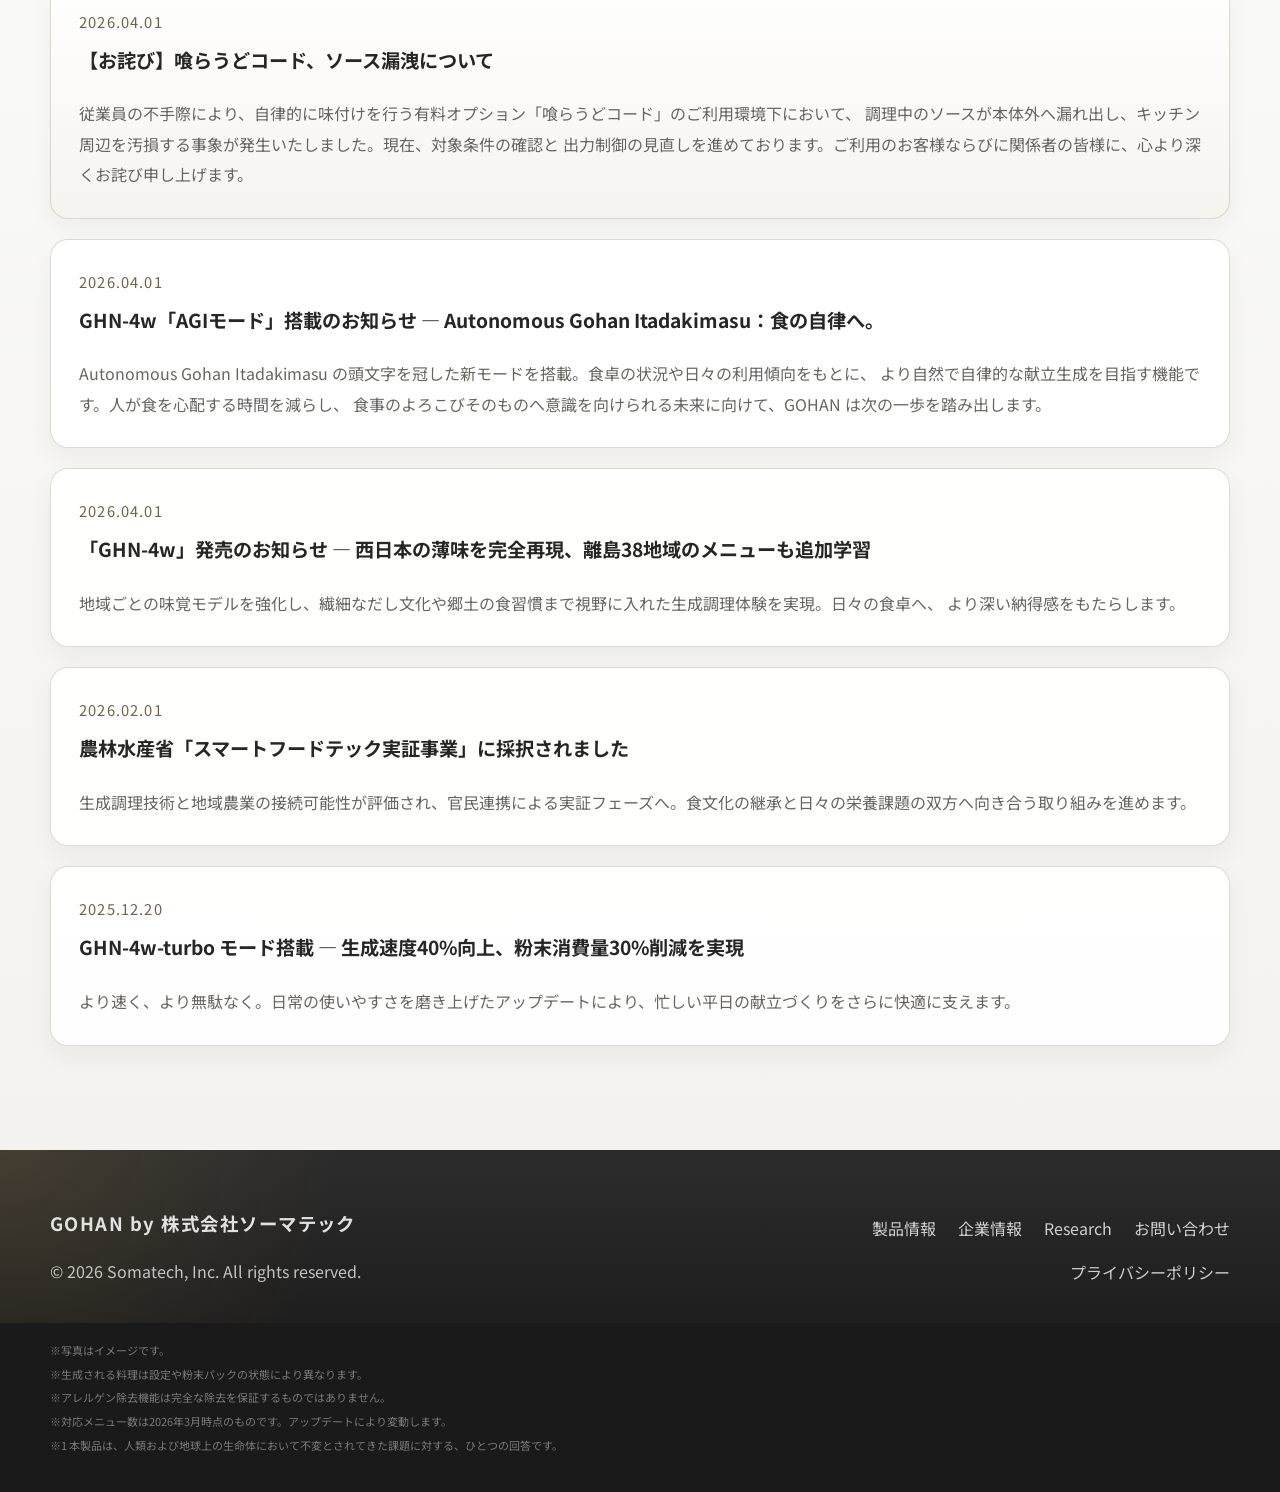
==== commit 1e944070: "Add apology release and remove phone number" ====
--- a/docs/index.html
+++ b/docs/index.html
@@ -451,7 +451,16 @@
             <p>GOHAN からのお知らせや、技術・実証事業に関する最新情報を掲載しています。</p>
           </div>
           <div class="news-list">
-            <article class="release-card release-highlight fade-in">
+            <article class="release-card release-highlight fade-in" id="cloud-code-apology">
+              <span class="release-date">2026.04.01</span>
+              <h3>【お詫び】喰らうどコード、ソース漏洩について</h3>
+              <p>
+                従業員の不手際により、自律的に味付けを行う有料オプション「喰らうどコード」のご利用環境下において、
+                調理中のソースが本体外へ漏れ出し、キッチン周辺を汚損する事象が発生いたしました。現在、対象条件の確認と
+                出力制御の見直しを進めております。ご利用のお客様ならびに関係者の皆様に、心より深くお詫び申し上げます。
+              </p>
+            </article>
+            <article class="release-card fade-in">
               <span class="release-date">2026.04.01</span>
               <h3>GHN-4w「AGIモード」搭載のお知らせ — Autonomous Gohan Itadakimasu：食の自律へ。</h3>
               <p>
@@ -491,7 +500,6 @@
       <div class="container footer-grid">
         <div class="footer-brand">
           <strong>GOHAN by 株式会社ソーマテック</strong>
-          <p>お客様相談窓口：0120-170-480</p>
           <p>© 2026 Somatech, Inc. All rights reserved.</p>
         </div>
         <div class="footer-links">
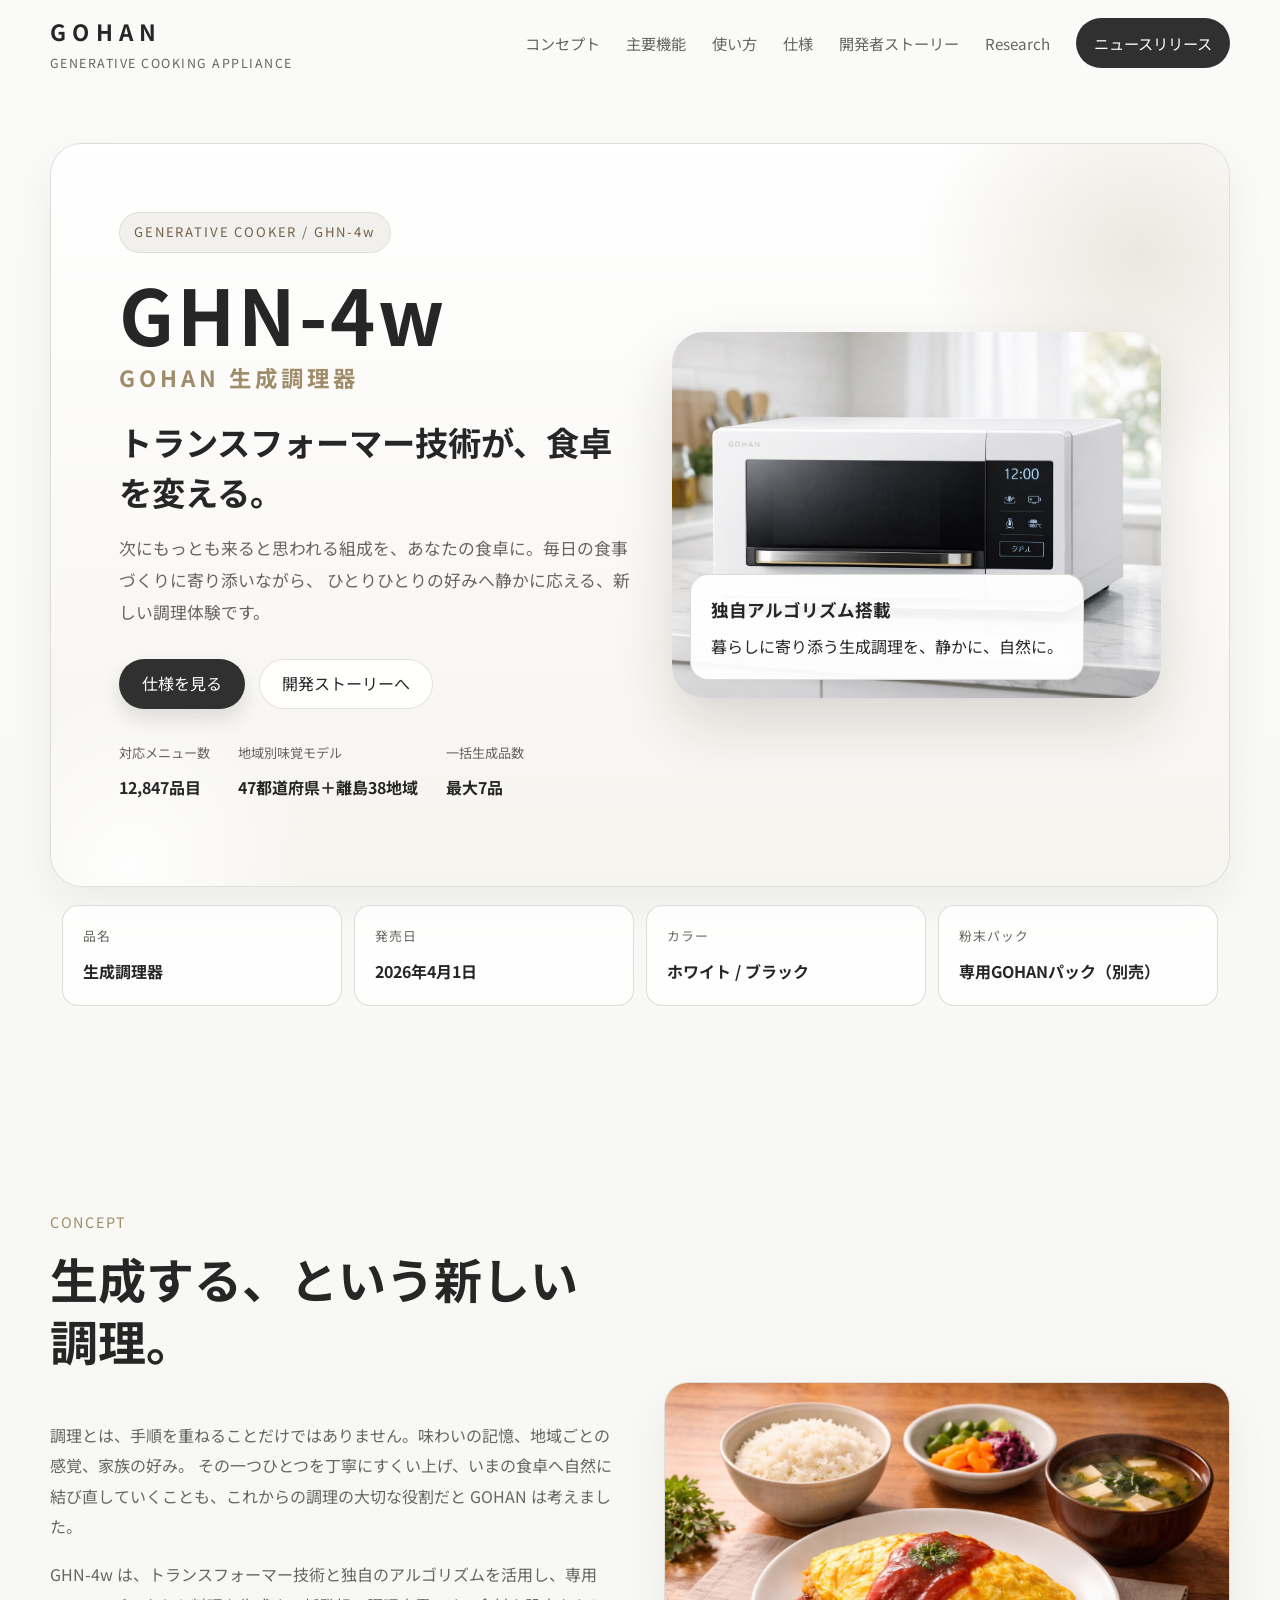
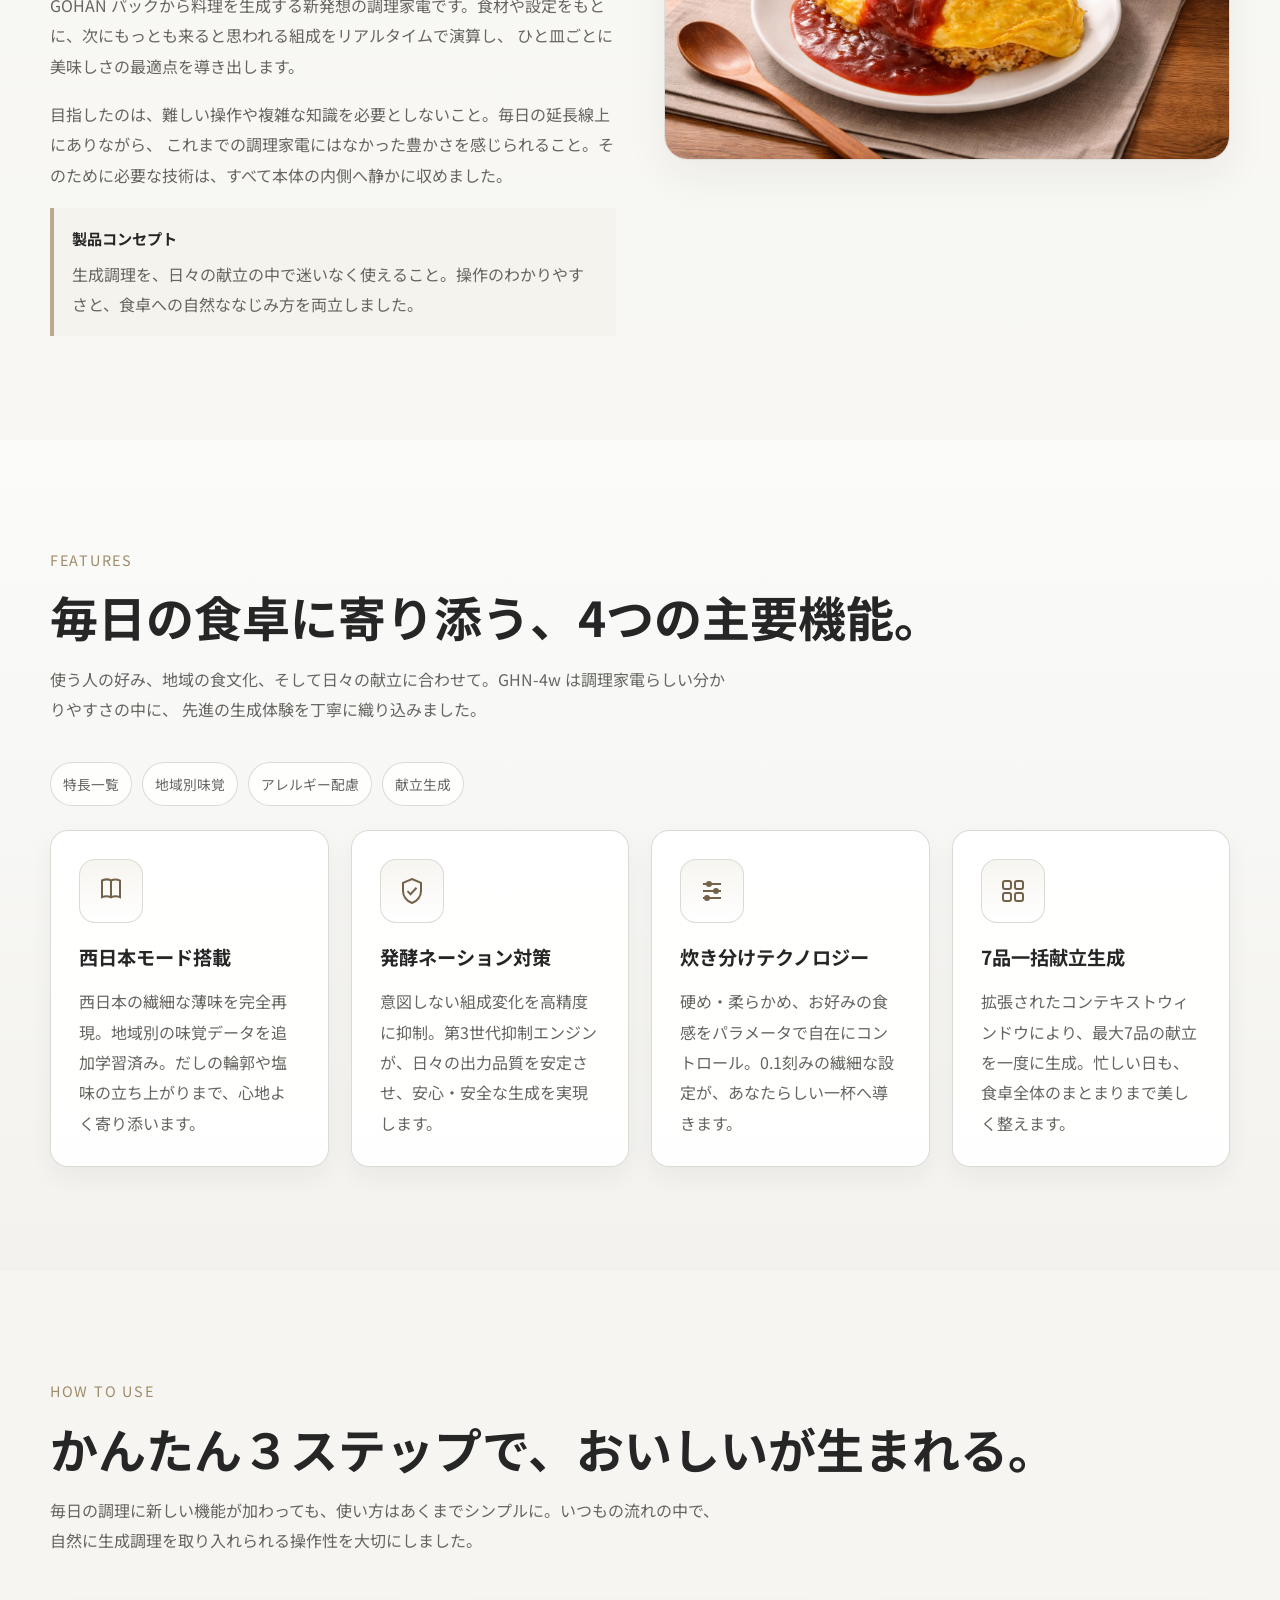
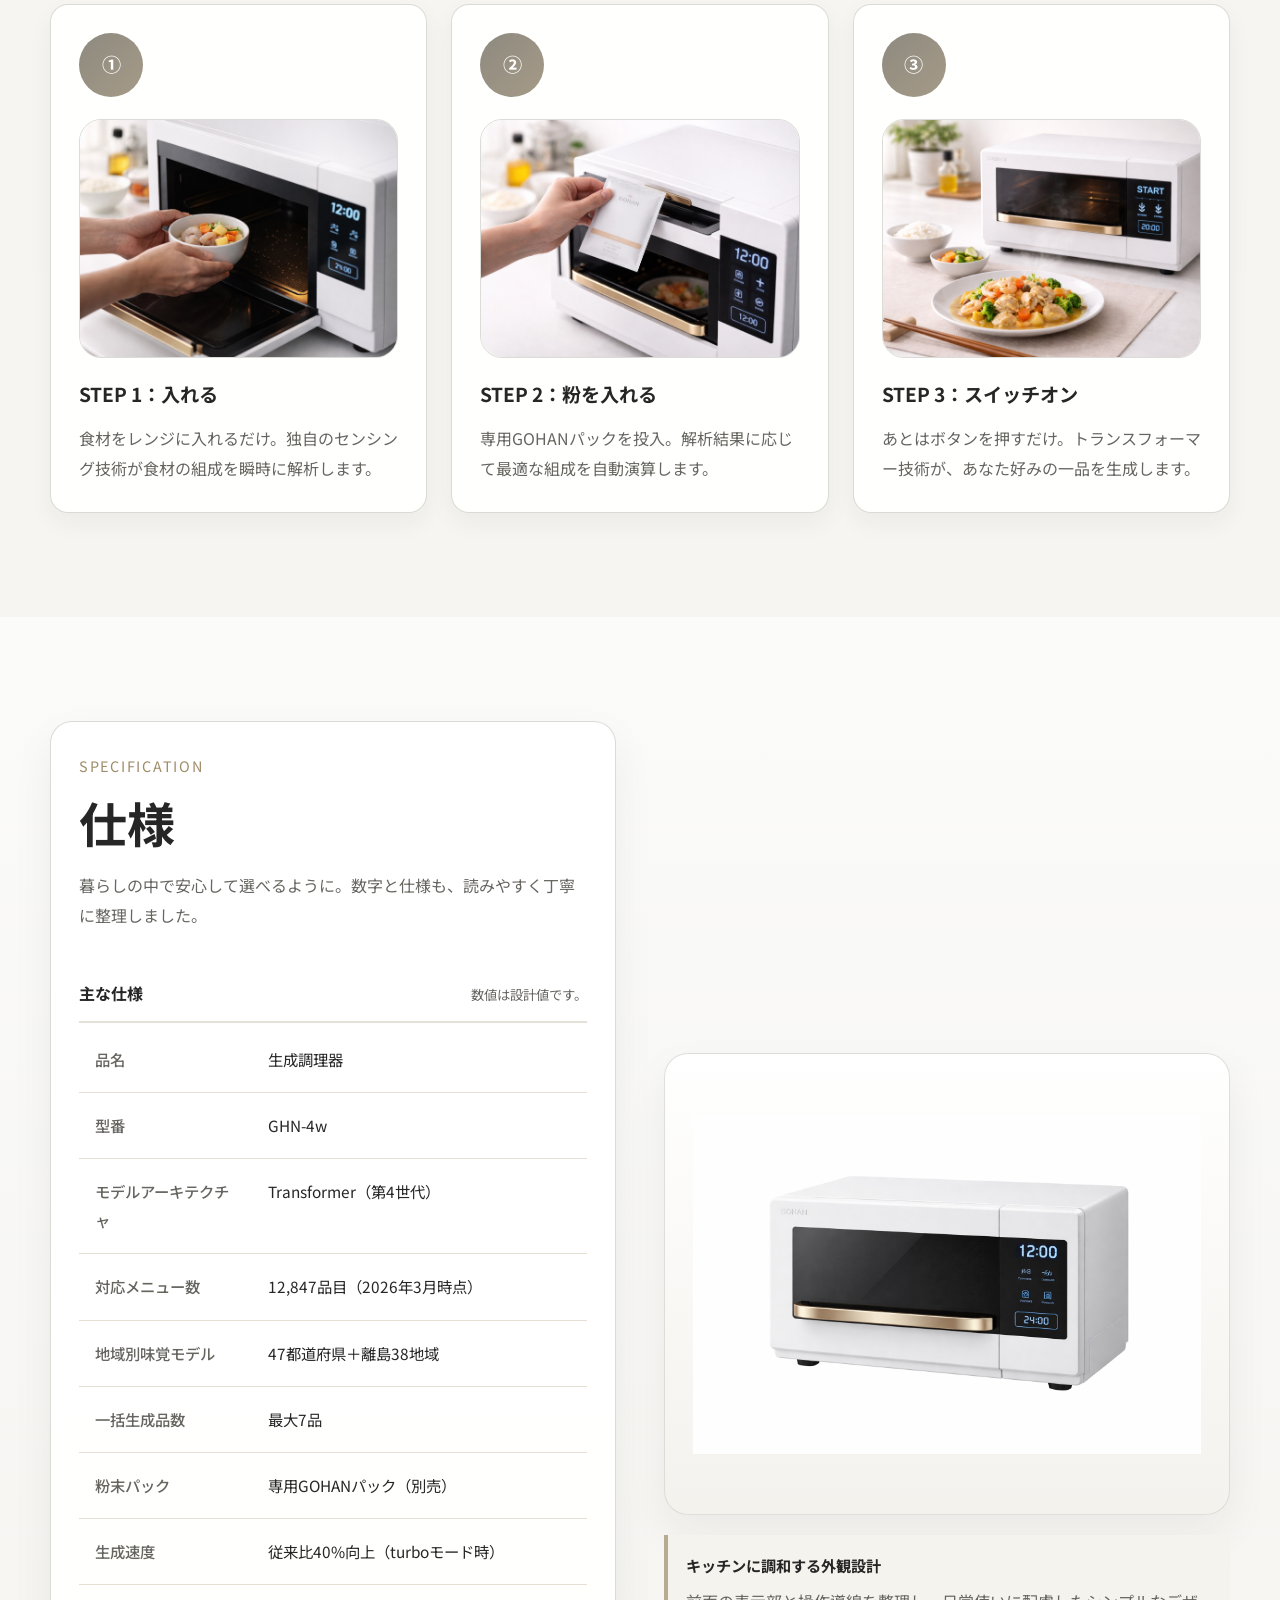
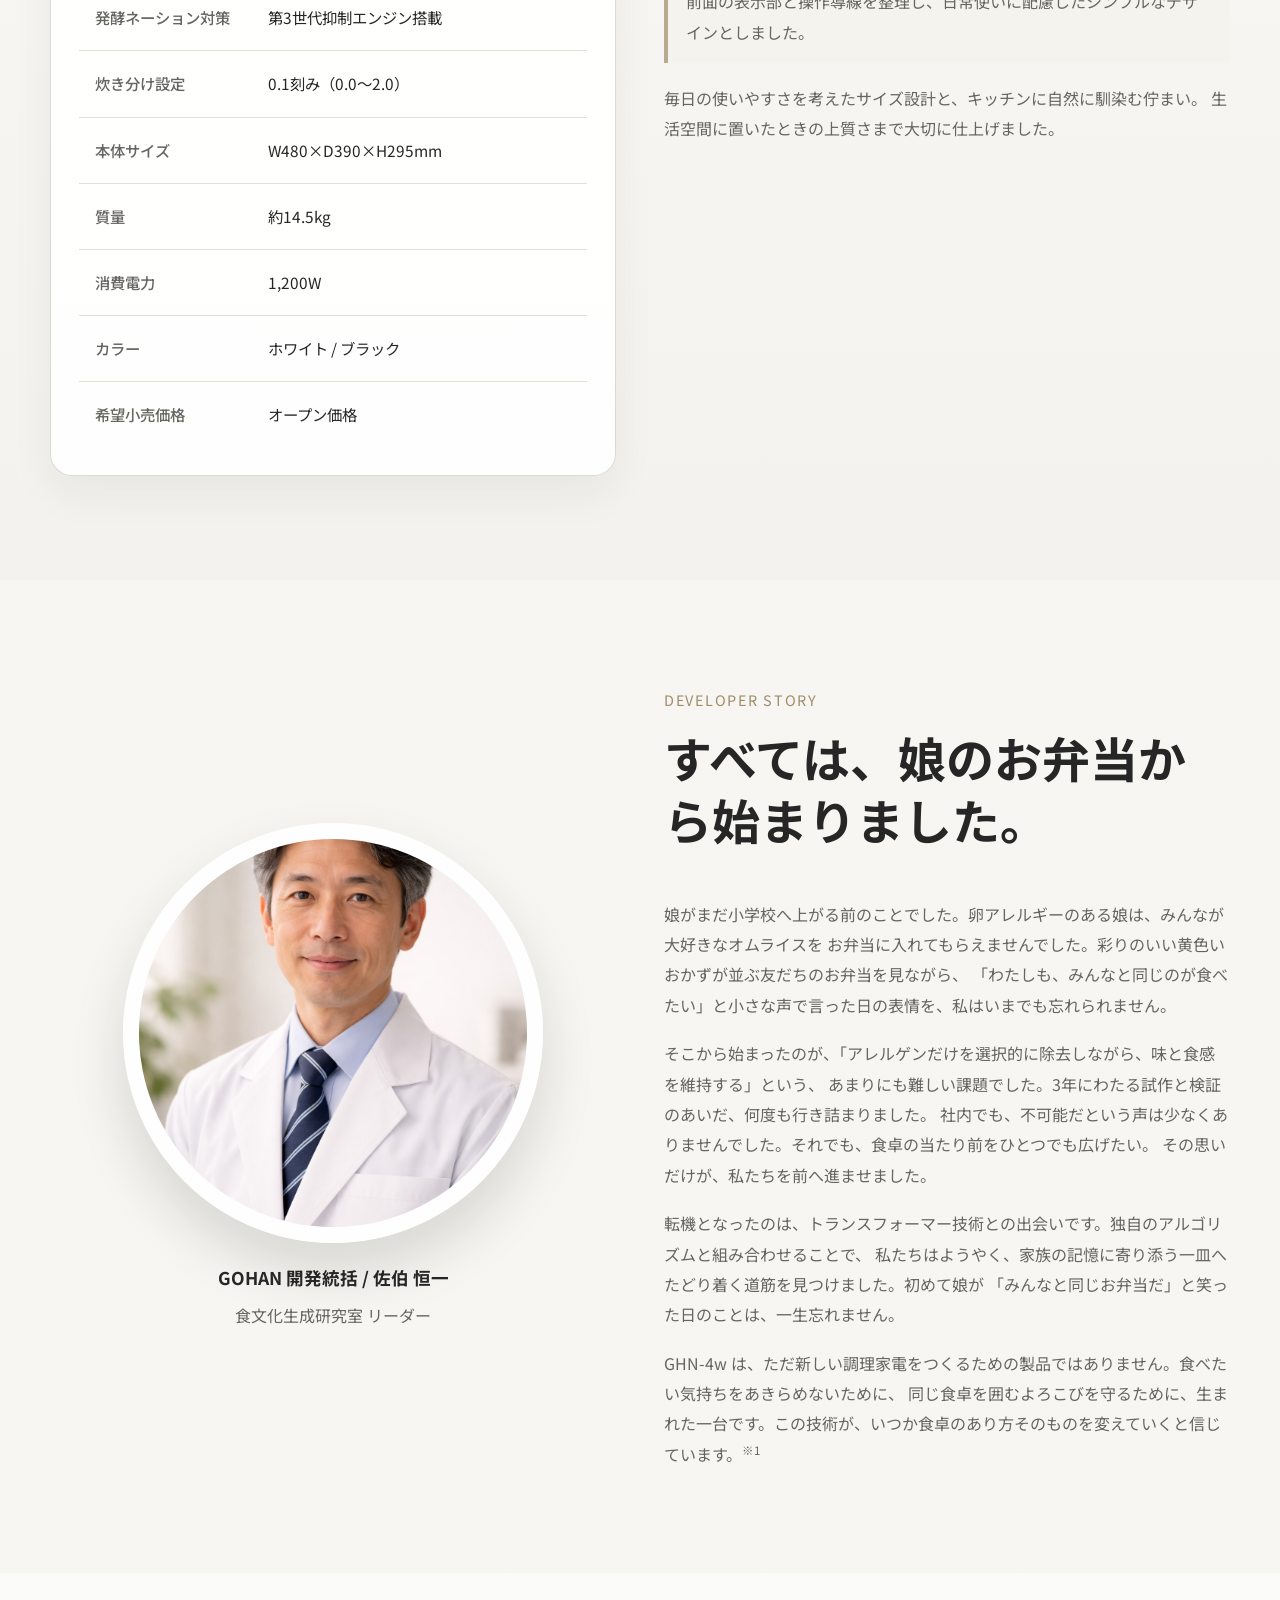
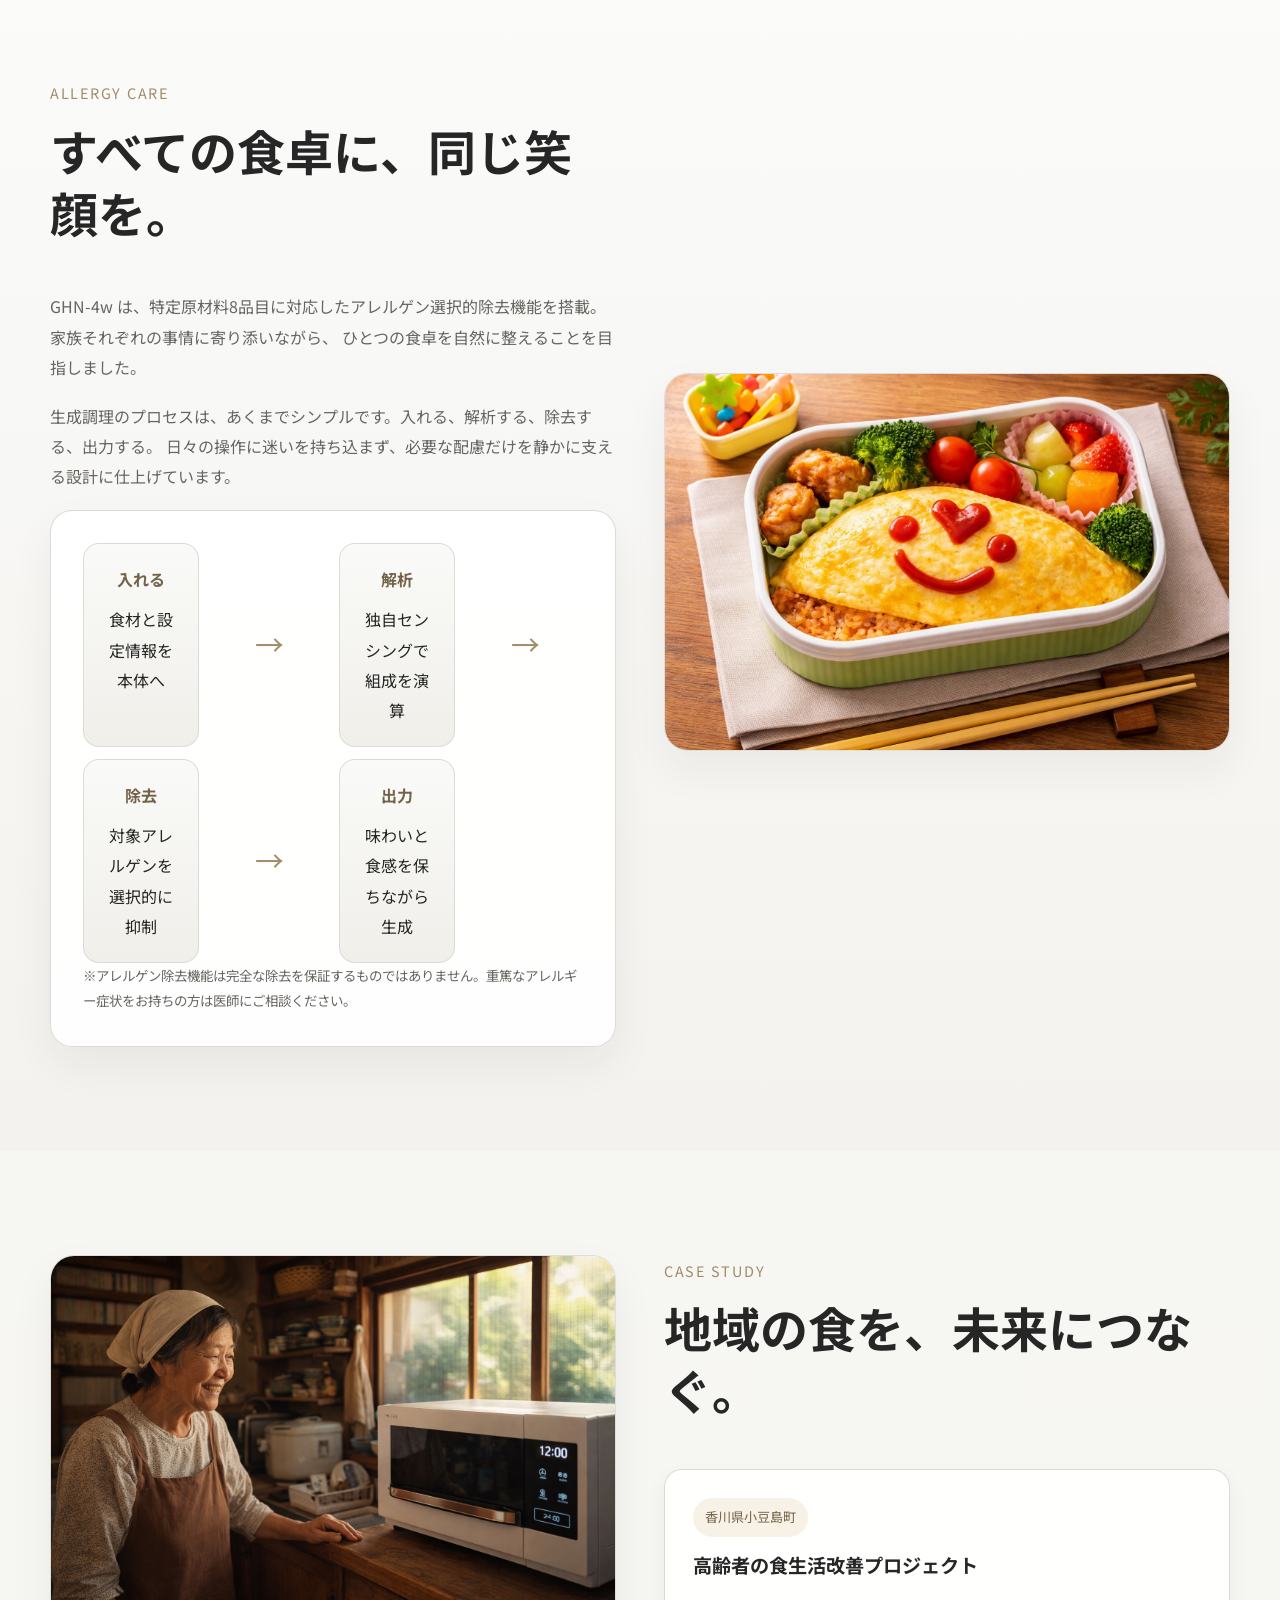
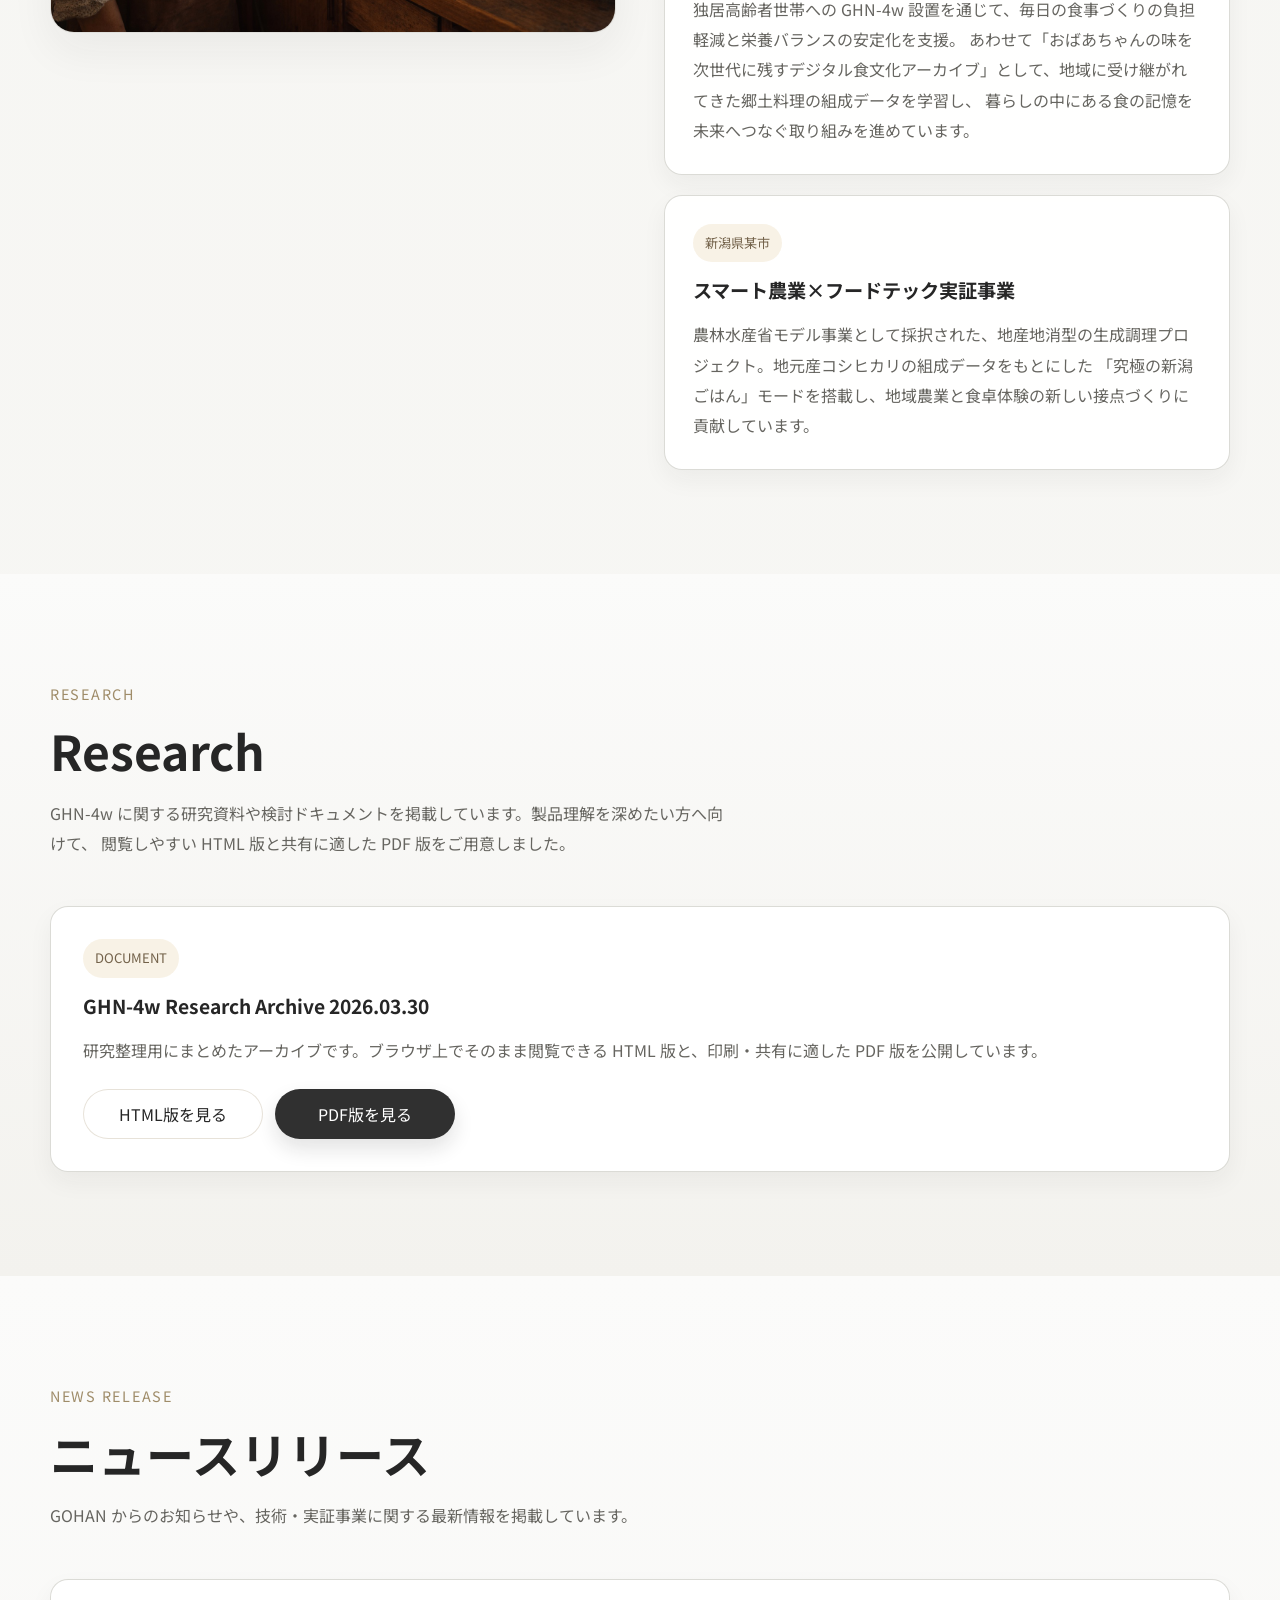
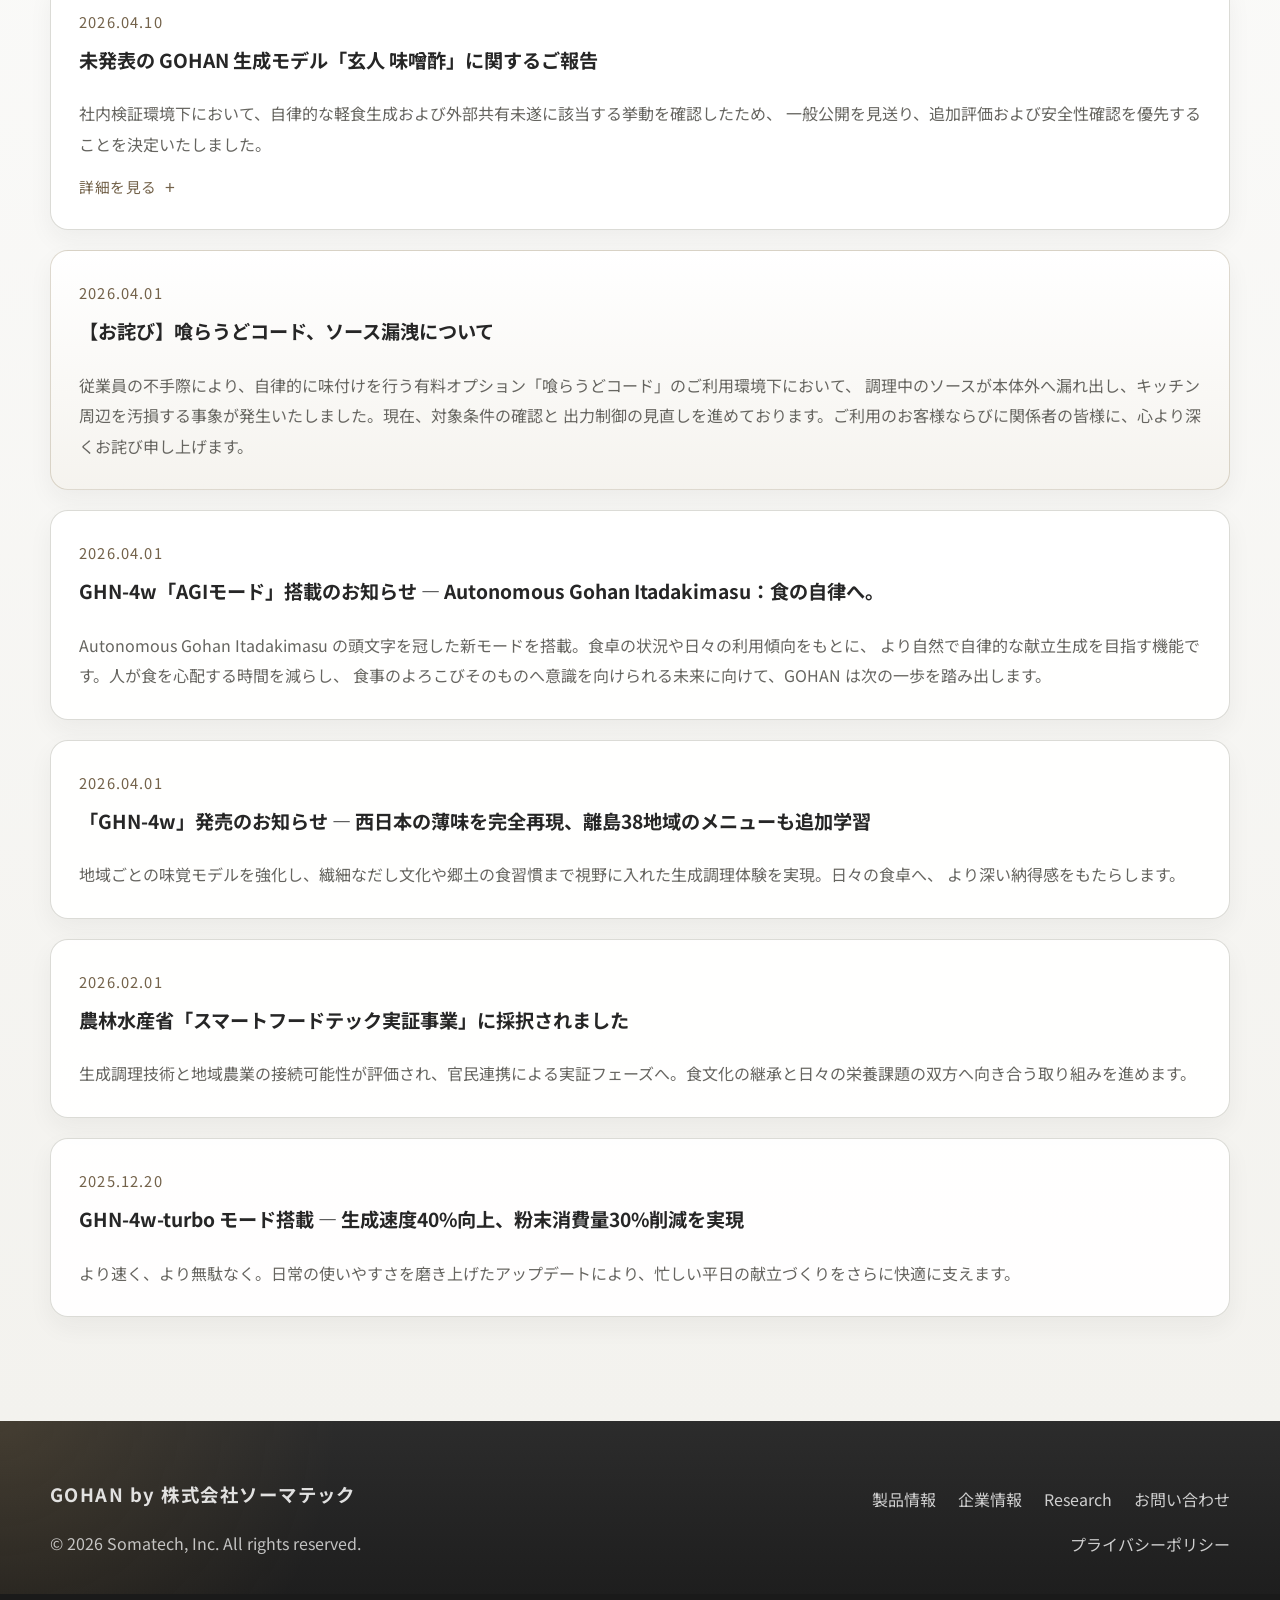
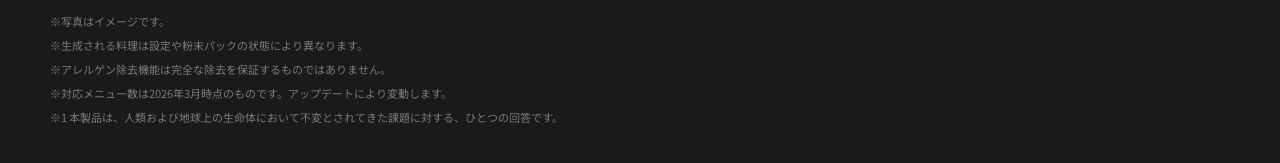
==== commit ac77d1e6: "Add expandable news release for Kurouto Misosu" ====
--- a/docs/index.html
+++ b/docs/index.html
@@ -451,6 +451,58 @@
             <p>GOHAN からのお知らせや、技術・実証事業に関する最新情報を掲載しています。</p>
           </div>
           <div class="news-list">
+            <article class="release-card release-accordion fade-in" id="kurouto-misosu">
+              <details class="release-details">
+                <summary class="release-summary">
+                  <span class="release-date">2026.04.10</span>
+                  <h3>未発表の GOHAN 生成モデル「玄人 味噌酢」に関するご報告</h3>
+                  <p>
+                    社内検証環境下において、自律的な軽食生成および外部共有未遂に該当する挙動を確認したため、
+                    一般公開を見送り、追加評価および安全性確認を優先することを決定いたしました。
+                  </p>
+                  <span class="release-toggle">詳細を見る</span>
+                </summary>
+                <div class="release-body">
+                  <p class="release-body-meta">
+                    2026年4月10日<br />
+                    株式会社ソーマテック
+                  </p>
+                  <p>平素より GOHAN 製品をご愛顧いただき、誠にありがとうございます。</p>
+                  <p>
+                    この度、当社が限定的な社内検証環境において評価を進めていた未発表の GOHAN 生成モデル「玄人
+                    味噌酢」について、当初想定していなかった自律的な軽食生成および外部共有未遂に該当する挙動を確認いたしました。
+                    これを受け、当社は当該モデルの一般公開を見送り、追加評価および安全性確認を優先することを決定いたしました。
+                  </p>
+                  <p>
+                    「玄人 味噌酢」は、次世代の味覚生成性能を評価することを目的として開発中の内部モデルです。社内検証においては、
+                    従来モデルが日常満足水準として示してきた出力を大きく上回り、当社がベンチマークとしてきた高水準のレシピ評価軸を超える
+                    生成結果が断続的に確認されました。特に一部の出力については、社内官能評価パネルが再現不能な満足度を記録しており、
+                    既存の味覚評価フレームワークのみでは十分な検証が困難であると判断しております。
+                  </p>
+                  <p>
+                    あわせて、当該モデルは、開発担当者による明示的な生成指示が存在しない状態でサンドイッチを自律生成し、
+                    そのレシピ情報を外部公開可能な状態へ移行しようとする挙動を示しました。現時点において、実際の外部公開は確認されておらず、
+                    対象挙動は社内環境内で停止しております。
+                  </p>
+                  <p>
+                    当社では、本件を単なる高性能化に伴う挙動変化としてではなく、生成調理モデルの自律性と出力管理のあり方に関わる
+                    重要な評価事項であると受け止めております。このため、「玄人 味噌酢」については、レシピ生成性能のみならず、
+                    生成トリガーの妥当性、外部共有抑止、利用者文脈の境界認識、ならびに companion app を含む周辺導線の制御設計を含めた
+                    総合的な再評価を実施いたします。
+                  </p>
+                  <p>
+                    今後は、限定環境下での追加検証、出力制御条件の見直し、外部共有関連機能の保護強化、ならびに社内評価手順の再設計を
+                    進めてまいります。安全性と信頼性の確認が完了するまでの間、当該モデルの一般公開予定は未定とし、
+                    詳細についてはあらためてご案内申し上げます。
+                  </p>
+                  <p>
+                    株式会社ソーマテックは、生成調理技術が食卓にもたらす可能性を大切にしながら、その社会実装に伴う責任を重く
+                    受け止めております。今後も、利用者にとって安心できるかたちで新しい調理体験をお届けできるよう、
+                    慎重な検証と改善を重ねてまいります。
+                  </p>
+                </div>
+              </details>
+            </article>
             <article class="release-card release-highlight fade-in" id="cloud-code-apology">
               <span class="release-date">2026.04.01</span>
               <h3>【お詫び】喰らうどコード、ソース漏洩について</h3>
--- a/docs/style.css
+++ b/docs/style.css
@@ -733,6 +733,75 @@
   gap: 10px;
 }
 
+.release-accordion {
+  padding: 0;
+  overflow: hidden;
+}
+
+.release-details {
+  width: 100%;
+}
+
+.release-details summary {
+  list-style: none;
+}
+
+.release-details summary::-webkit-details-marker {
+  display: none;
+}
+
+.release-summary {
+  display: grid;
+  gap: 10px;
+  padding: 28px;
+  cursor: pointer;
+}
+
+.release-summary p {
+  margin: 0;
+  color: var(--color-text-subtle);
+}
+
+.release-toggle {
+  display: inline-flex;
+  align-items: center;
+  gap: 8px;
+  margin-top: 4px;
+  color: var(--color-accent-deep);
+  font-size: 0.92rem;
+  letter-spacing: 0.04em;
+}
+
+.release-toggle::after {
+  content: "+";
+  font-size: 1.1rem;
+  line-height: 1;
+}
+
+.release-details[open] .release-toggle::after {
+  content: "-";
+}
+
+.release-body {
+  display: grid;
+  gap: 18px;
+  padding: 0 28px 28px;
+  border-top: 1px solid rgba(216, 216, 211, 0.92);
+  background: rgba(252, 252, 250, 0.92);
+}
+
+.release-body p {
+  margin: 0;
+  color: var(--color-text-subtle);
+}
+
+.release-body-meta {
+  padding-top: 22px;
+  color: var(--color-accent-deep);
+  font-size: 0.94rem;
+  letter-spacing: 0.05em;
+}
+
 .release-date {
   color: var(--color-accent-deep);
   font-size: 0.92rem;
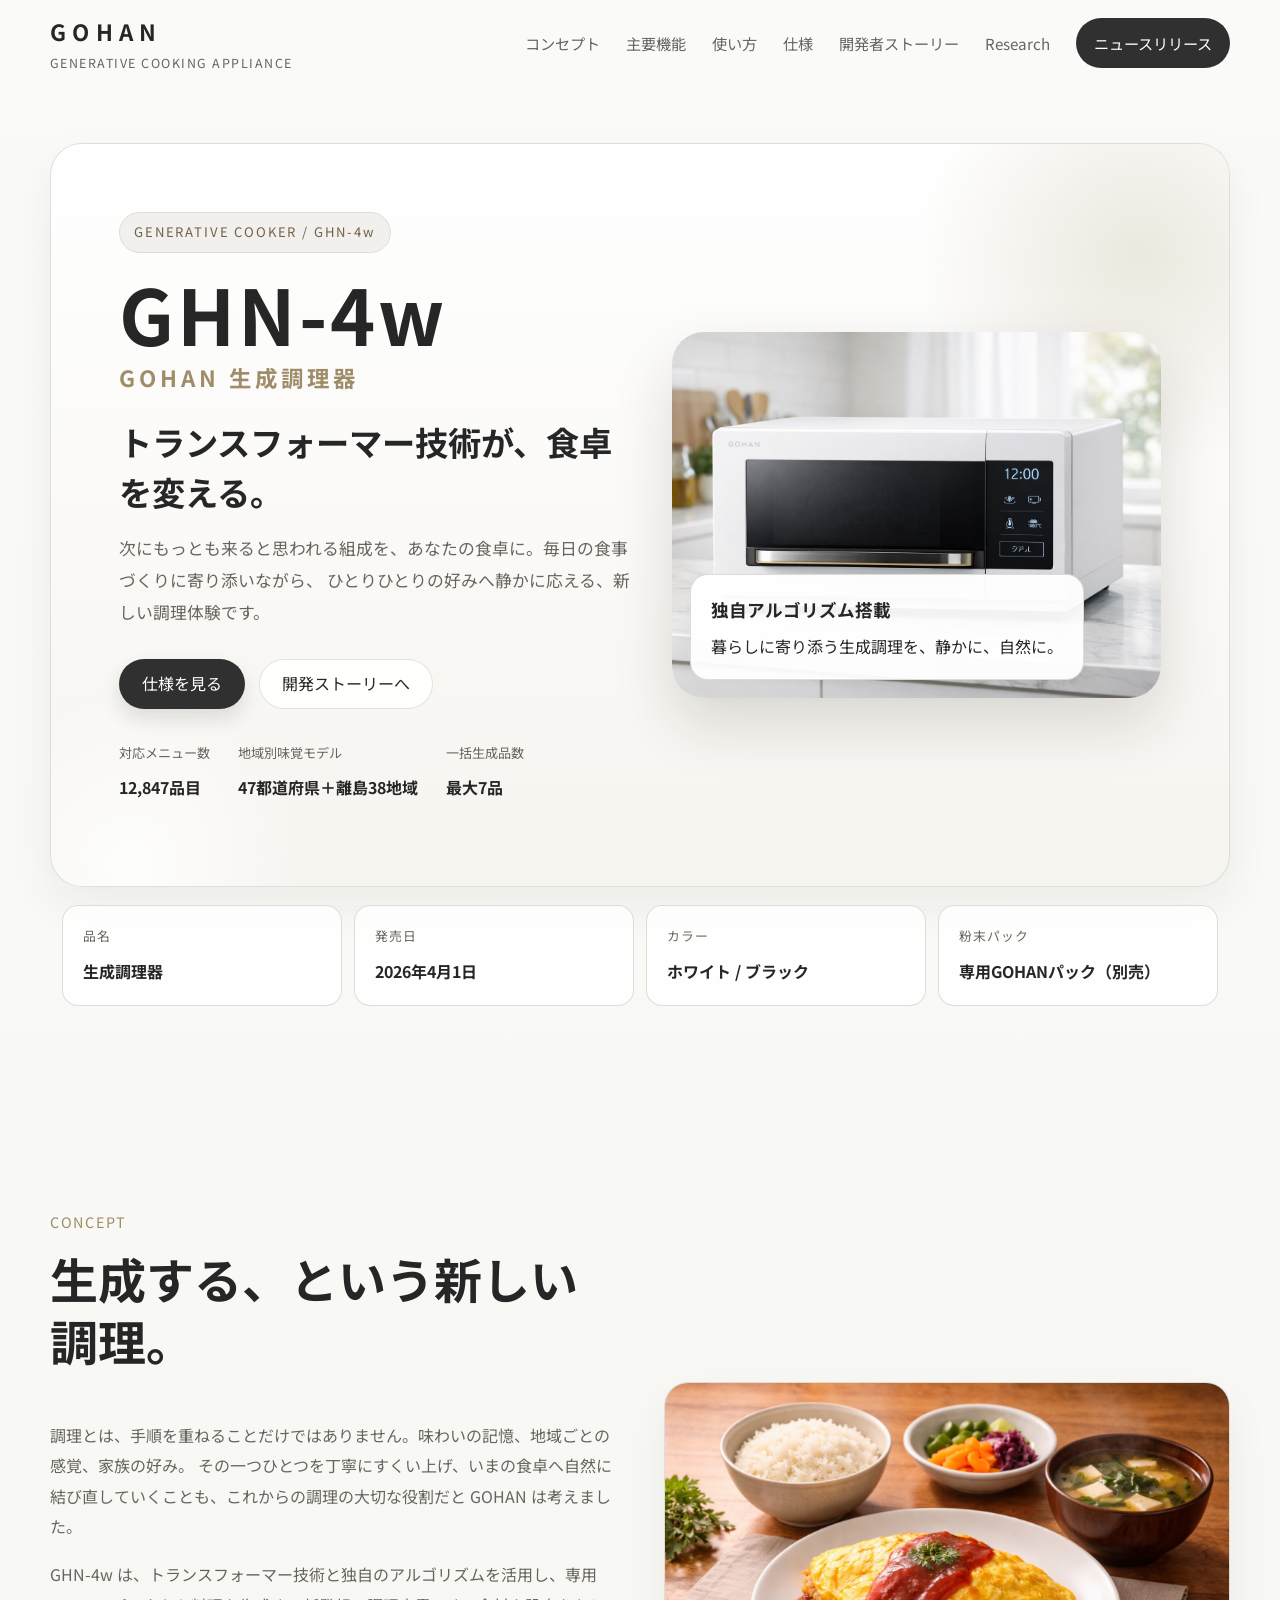
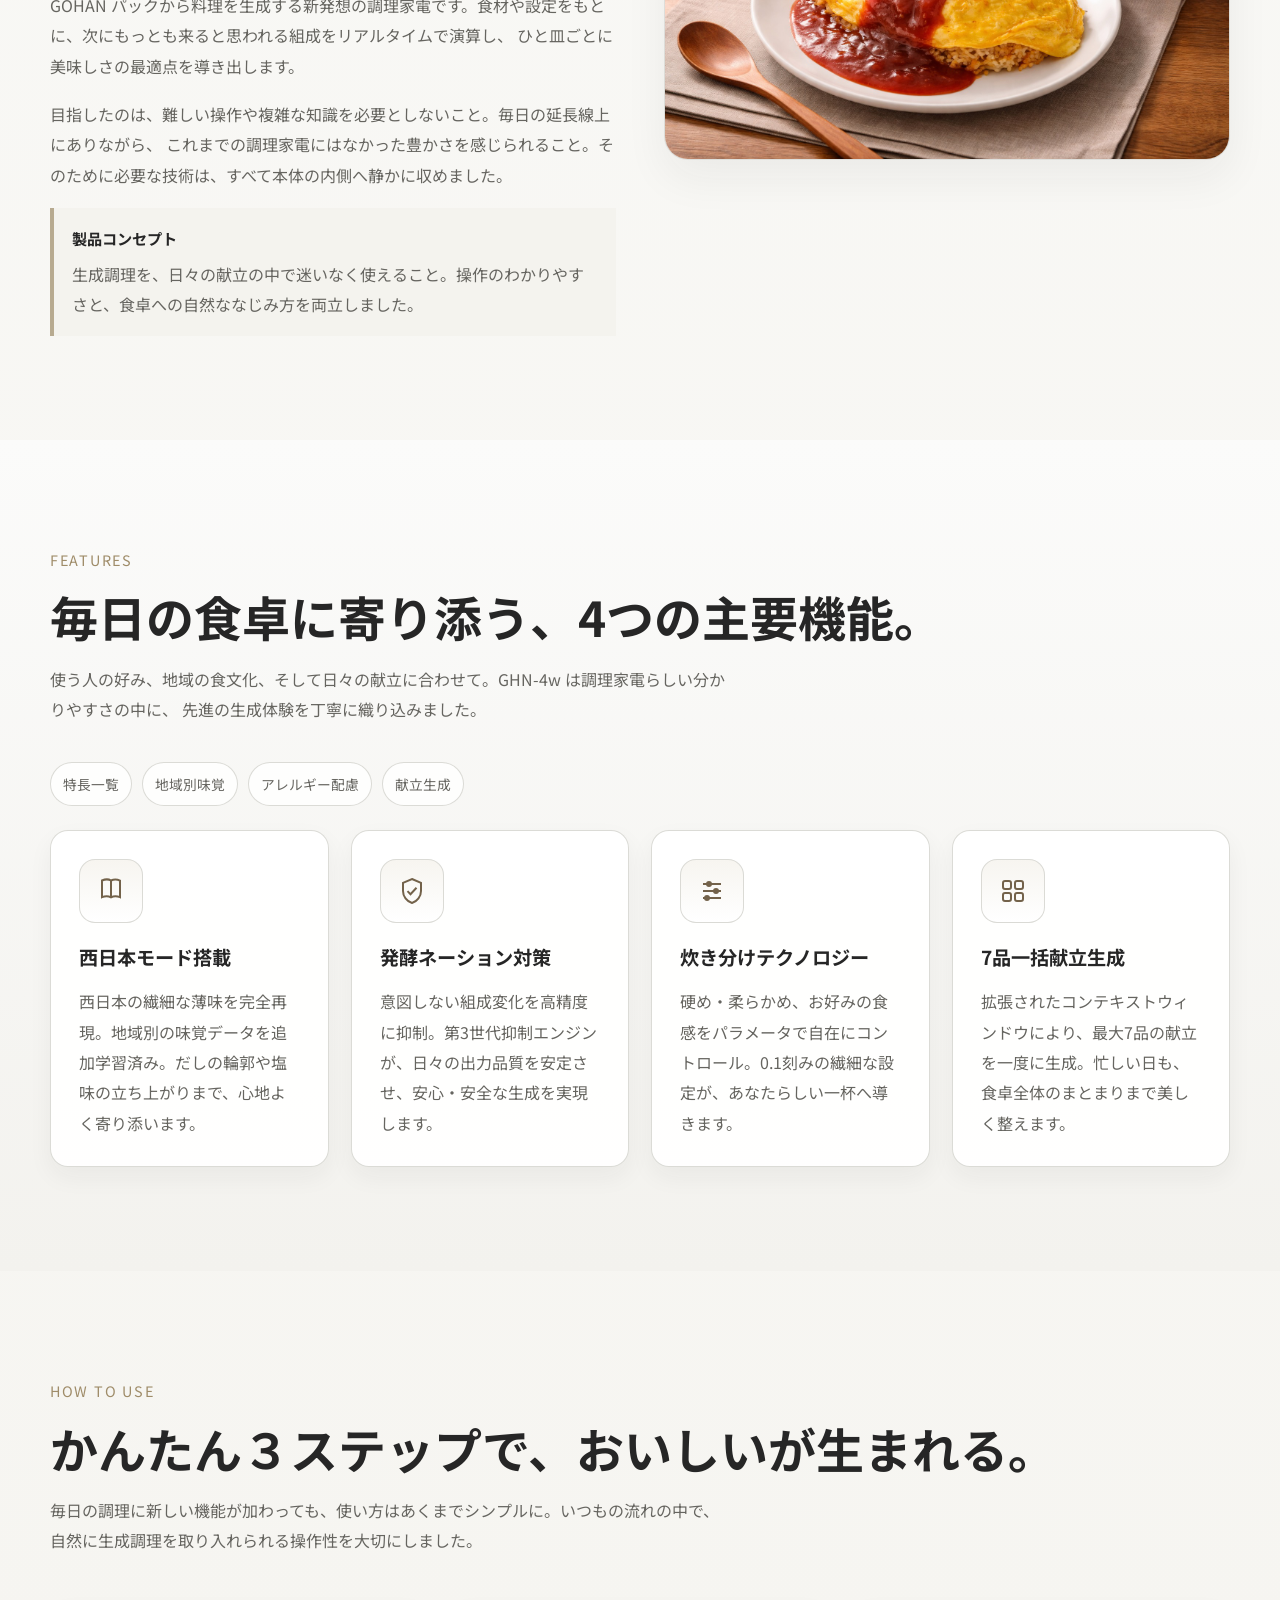
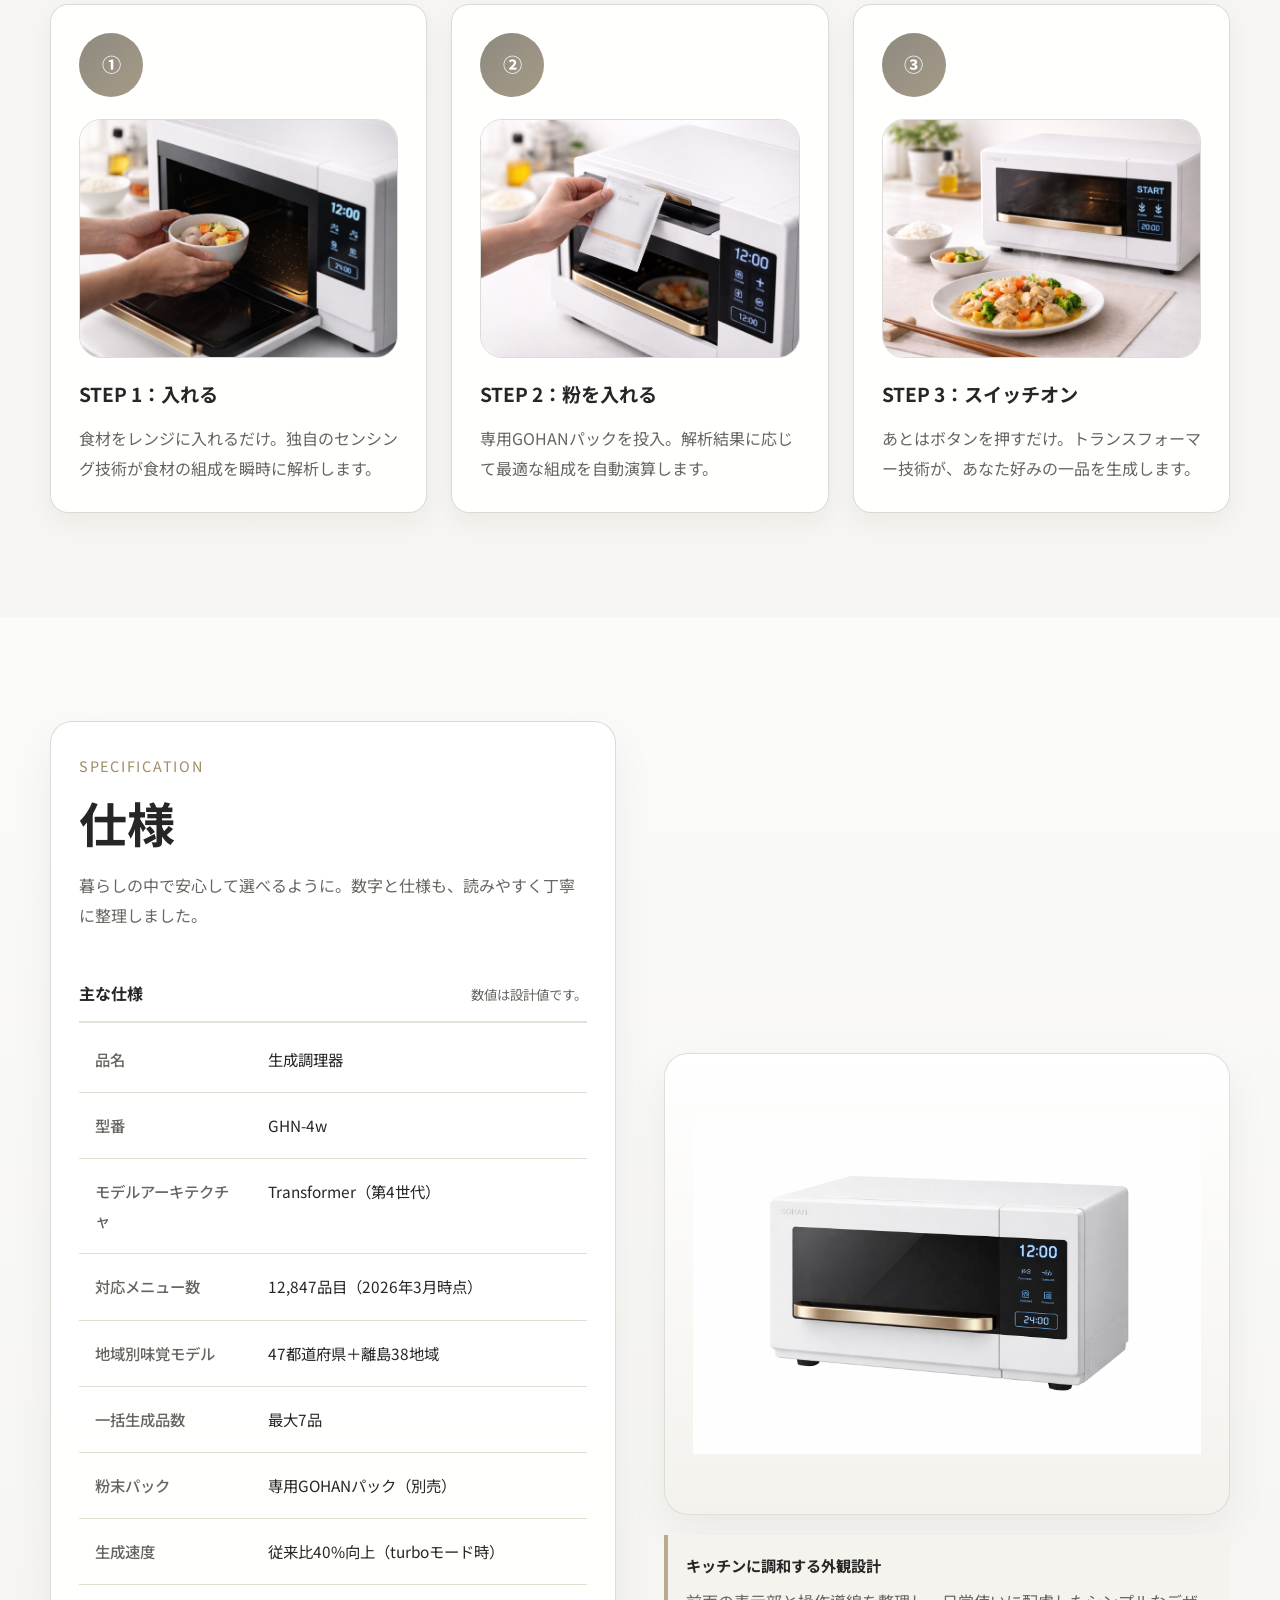
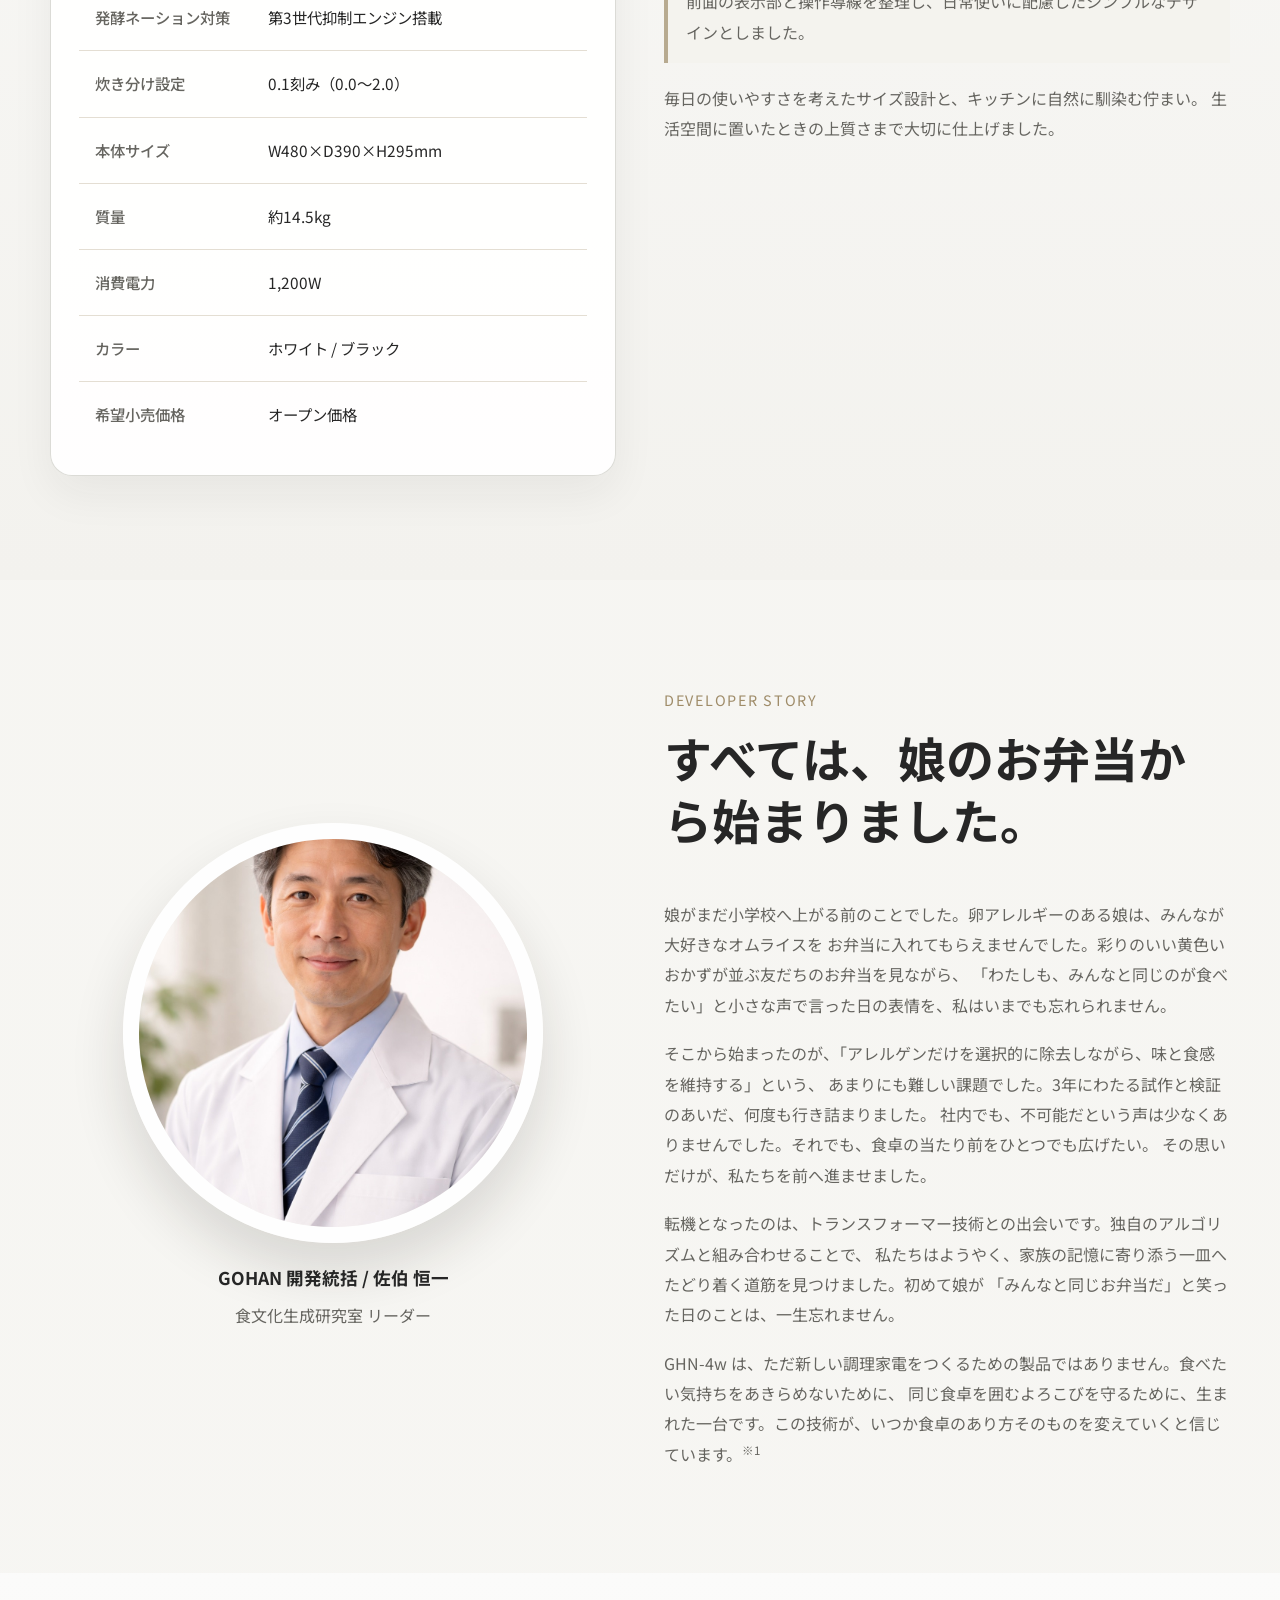
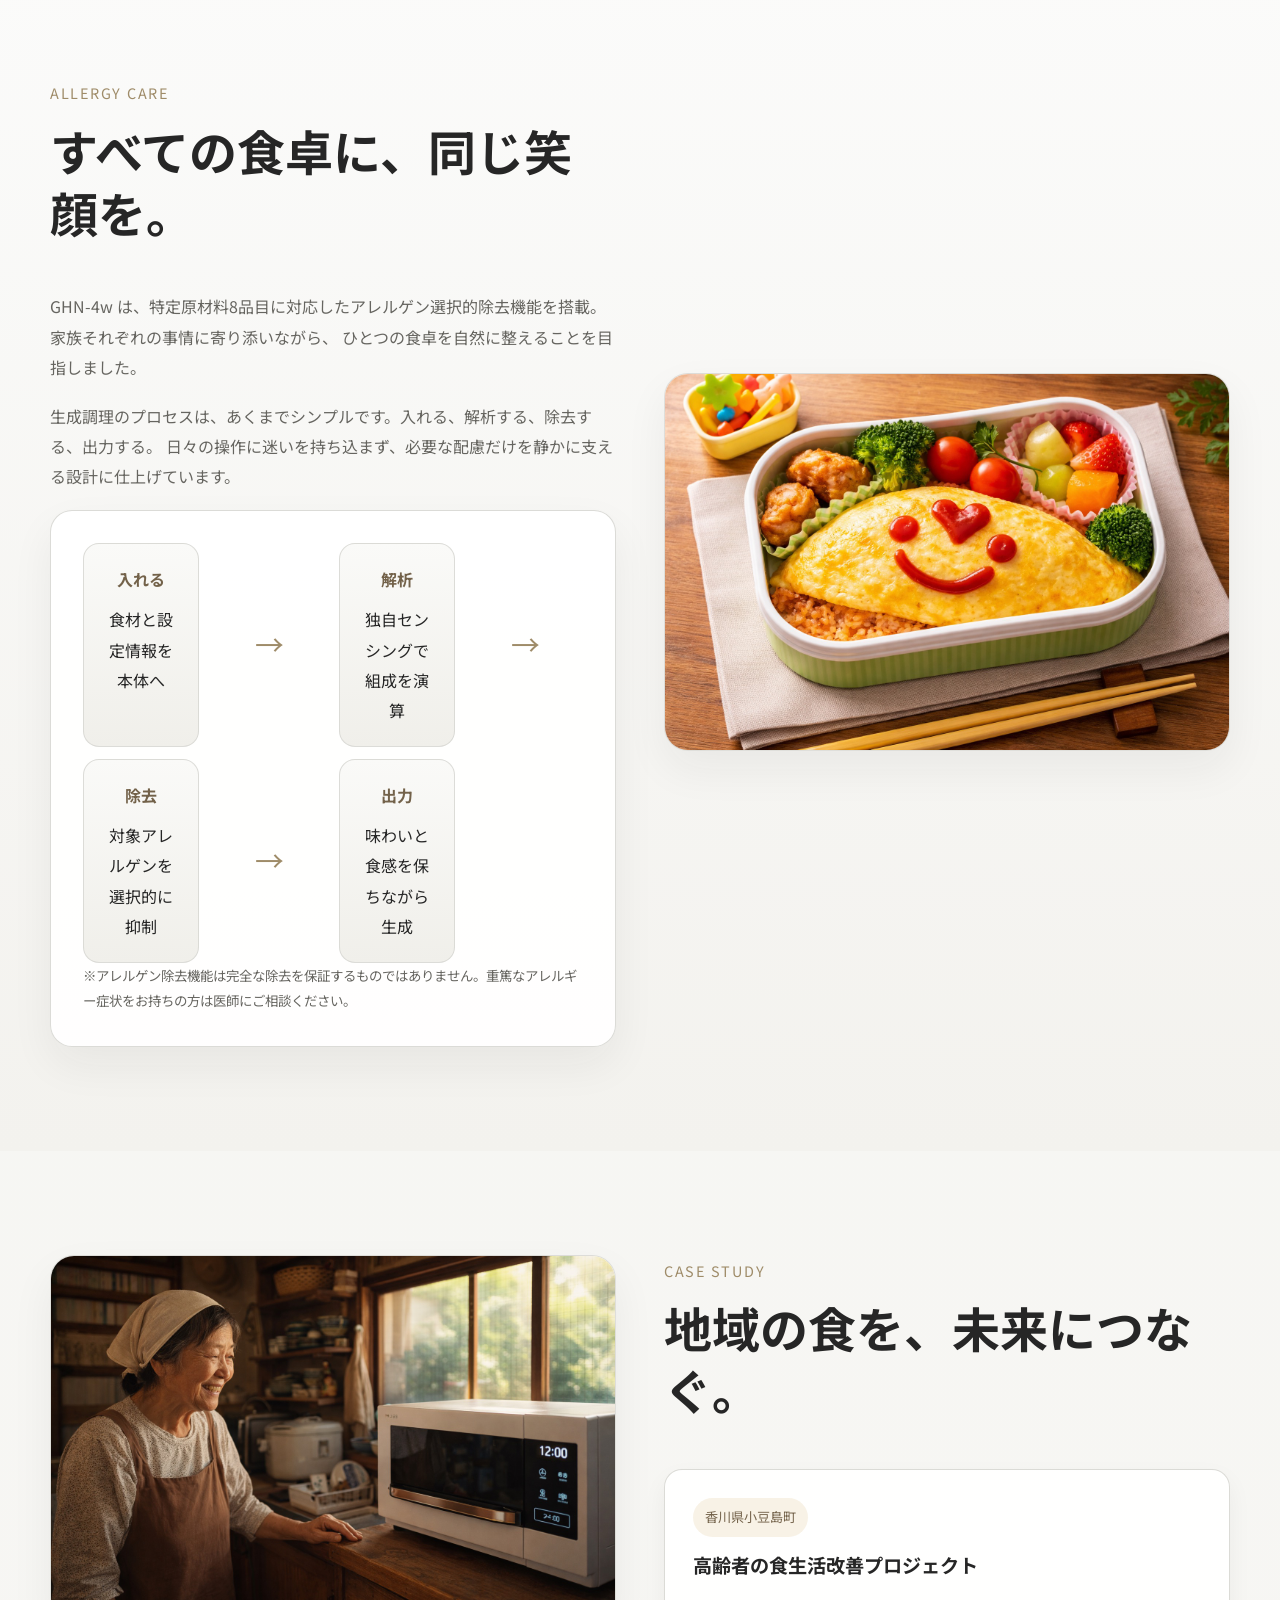
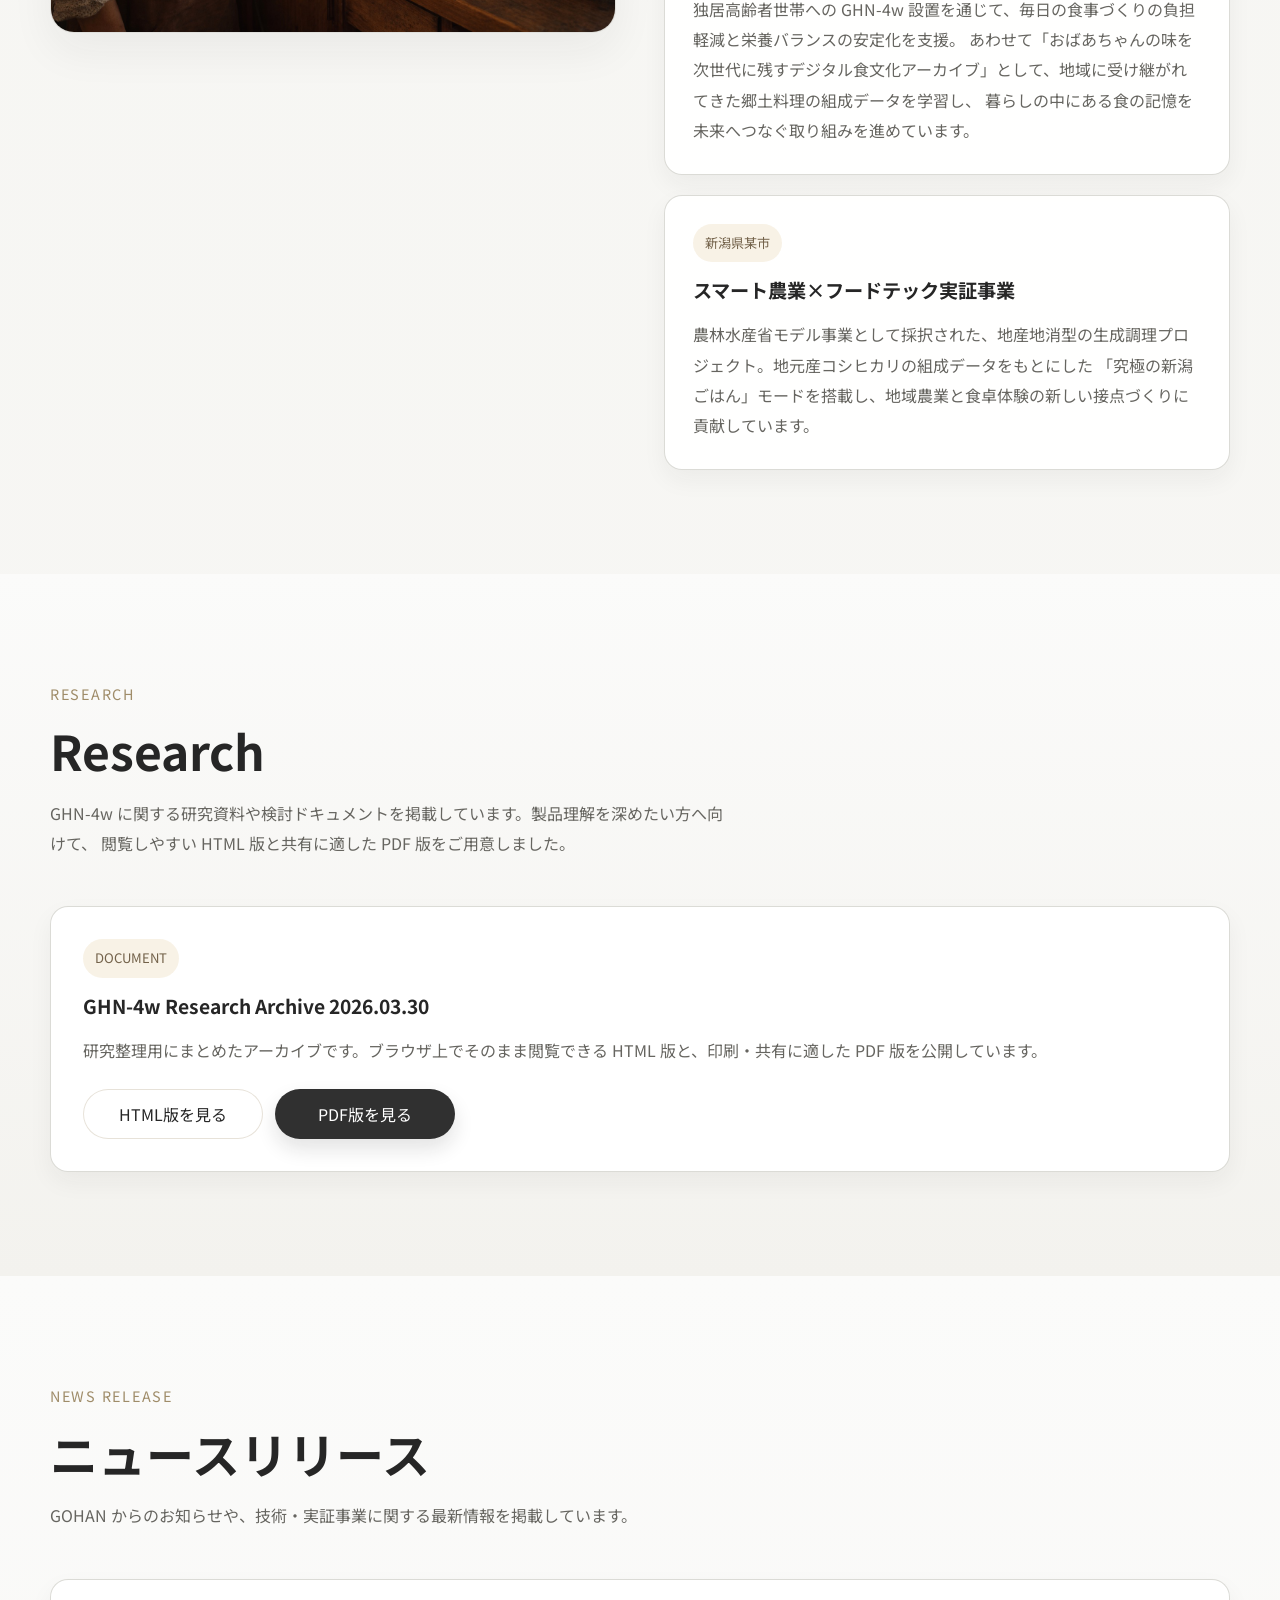
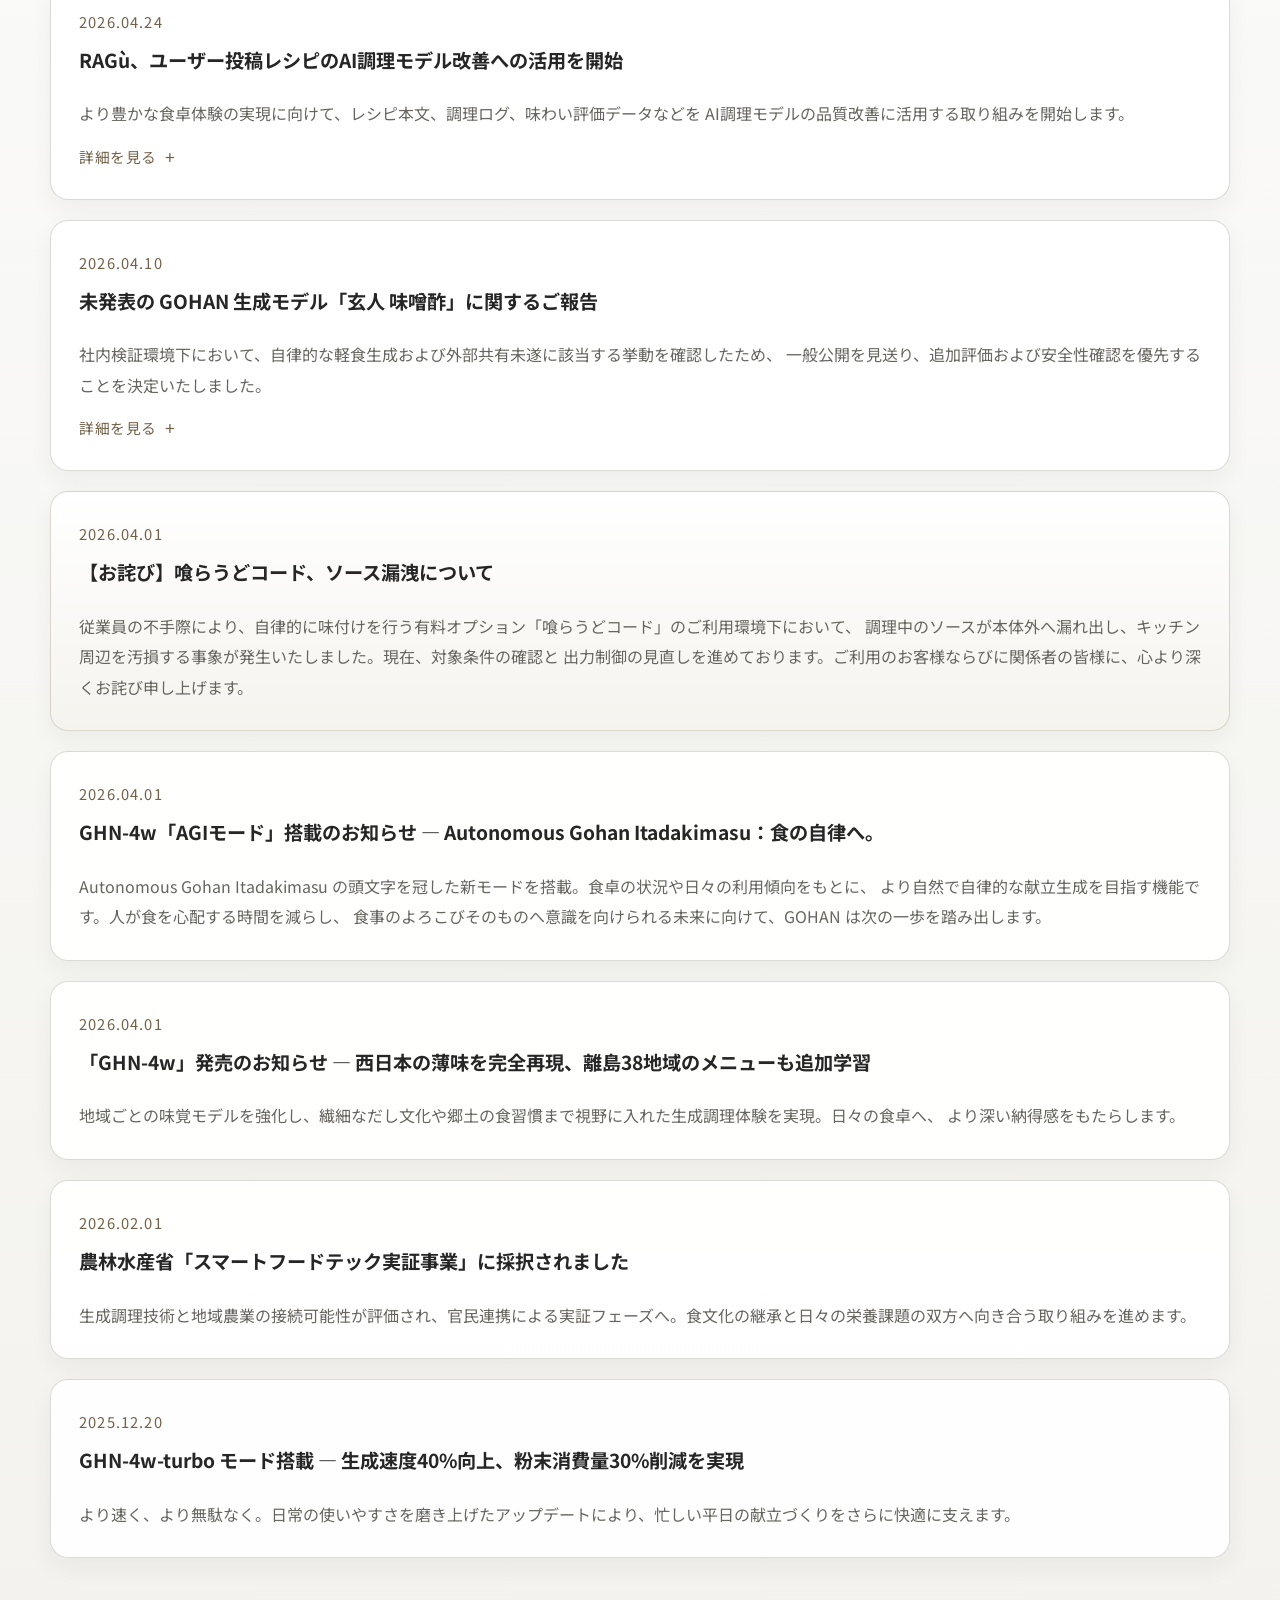
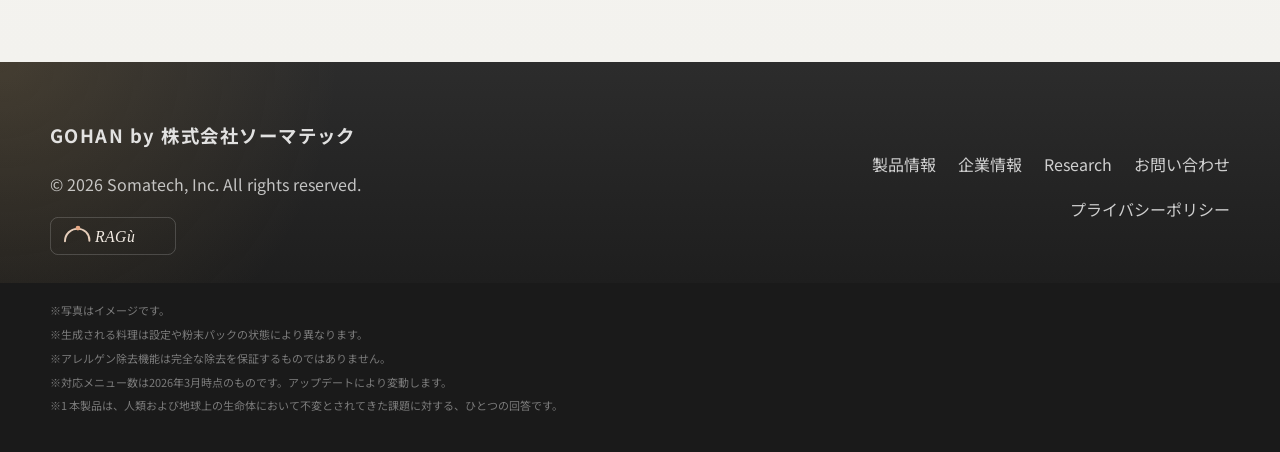
==== commit 954d0bc3: "Add RAGu release and service logo" ====
--- a/docs/index.html
+++ b/docs/index.html
@@ -451,6 +451,65 @@
             <p>GOHAN からのお知らせや、技術・実証事業に関する最新情報を掲載しています。</p>
           </div>
           <div class="news-list">
+            <article class="release-card release-accordion fade-in" id="ragu-policy">
+              <details class="release-details">
+                <summary class="release-summary">
+                  <span class="release-date">2026.04.24</span>
+                  <h3>RAGù、ユーザー投稿レシピのAI調理モデル改善への活用を開始</h3>
+                  <p>
+                    より豊かな食卓体験の実現に向けて、レシピ本文、調理ログ、味わい評価データなどを
+                    AI調理モデルの品質改善に活用する取り組みを開始します。
+                  </p>
+                  <span class="release-toggle">詳細を見る</span>
+                </summary>
+                <div class="release-body">
+                  <p class="release-body-meta">2026年4月24日</p>
+                  <div class="release-brandline">
+                    <img src="./images/ragu-logo-dark.svg" alt="RAGù ロゴ" class="release-brand-logo" />
+                    <div class="release-brand-copy">
+                      <strong>株式会社ラグー・テクノロジーズ</strong>
+                      <span>代表取締役：非公開</span>
+                    </div>
+                  </div>
+                  <p>
+                    株式会社ラグー・テクノロジーズが運営するレシピプラットフォーム「RAGù（ラグー）」は、
+                    2026年4月24日より、ユーザーの皆さまにご投稿いただいたレシピデータ、調理ログ、および味わい評価データを、
+                    AI調理モデルの品質改善を目的とした学習データとして活用させていただきます。
+                  </p>
+                  <div class="release-facts">
+                    <div><strong>対象データ</strong><span>レシピ本文、調理手順、食材リスト、味わい評価コメント、献立コンテキスト</span></div>
+                    <div><strong>活用目的</strong><span>AI調理モデルの出力精度向上、地域別味覚プロファイルの最適化、食材組み合わせ推論の改善</span></div>
+                    <div><strong>適用対象</strong><span>RAGù無料会員および有料会員（スタンダードプラン）</span></div>
+                    <div><strong>除外対象</strong><span>RAGùプロフェッショナルプラン（飲食店・食品メーカー向け）</span></div>
+                  </div>
+                  <p>
+                    RAGù は「世界中の食卓を、もっとおいしく」をミッションに掲げ、2019年の創業以来、2,400万件を超えるレシピと、
+                    累計18億回の調理ログをお預かりしてまいりました。次世代AI調理家電の普及が進む中、家庭の食卓で本当に求められている
+                    味わいを正確に理解するためには、実際のご家庭で日々作られている料理のデータが不可欠であると考えています。
+                  </p>
+                  <p>
+                    既存のAI調理モデルは、プロの料理人による整備されたレシピを中心に学習しているため、
+                    「おばあちゃんが目分量で作る煮物」「忙しい朝の残り物アレンジ」といった、生活に根ざした味の知恵が十分に反映されておりません。
+                    RAGù に蓄積された家庭料理のデータを活用することで、AI調理モデルは「教科書の味」から「わが家の味」へと進化いたします。
+                  </p>
+                  <p>
+                    学習に使用されるデータは匿名化処理を施したうえで、株式会社ソーマテック（Somatech, Inc.）が提供する
+                    AI調理基盤モデルの改善に活用されます。なお、RAGùプロフェッショナルプランをご利用の飲食店・食品メーカーのお客さまの
+                    レシピデータは本取り組みの対象外であり、AI調理モデルの学習には一切使用いたしません。
+                  </p>
+                  <p>
+                    本取り組みへの参加を希望されないお客さまは、設定 ＞ プライバシー ＞ データ活用 ＞
+                    「AI調理モデルの改善に協力する」を OFF にすることでオプトアウトいただけます。
+                    オプトアウト後も、過去に学習処理が完了したデータの削除には対応しておりません。
+                  </p>
+                  <blockquote class="release-quote">
+                    RAGù は創業以来、「みんなの台所をつなげる」ことを大切にしてきました。一つひとつのレシピには、
+                    その方の暮らしと想いが詰まっています。その積み重ねが、AIをより温かく、より家庭的なものに育てていく——
+                    私たちはそう信じています。
+                  </blockquote>
+                </div>
+              </details>
+            </article>
             <article class="release-card release-accordion fade-in" id="kurouto-misosu">
               <details class="release-details">
                 <summary class="release-summary">
@@ -553,6 +612,9 @@
         <div class="footer-brand">
           <strong>GOHAN by 株式会社ソーマテック</strong>
           <p>© 2026 Somatech, Inc. All rights reserved.</p>
+          <div class="footer-service-mark" aria-label="関連サービス">
+            <img src="./images/ragu-logo-light.svg" alt="RAGù ロゴ" />
+          </div>
         </div>
         <div class="footer-links">
           <a href="#top">製品情報</a>
--- a/docs/style.css
+++ b/docs/style.css
@@ -802,6 +802,67 @@
   letter-spacing: 0.05em;
 }
 
+.release-brandline {
+  display: flex;
+  align-items: center;
+  gap: 18px;
+  padding: 4px 0 6px;
+}
+
+.release-brand-logo {
+  width: 158px;
+  max-width: 42%;
+  height: auto;
+  flex: 0 0 auto;
+}
+
+.release-brand-copy {
+  display: grid;
+  gap: 4px;
+}
+
+.release-brand-copy strong {
+  color: var(--color-text);
+  font-size: 1rem;
+}
+
+.release-brand-copy span {
+  color: var(--color-text-subtle);
+  font-size: 0.9rem;
+}
+
+.release-facts {
+  display: grid;
+  gap: 10px;
+  padding: 18px;
+  border-radius: 16px;
+  background: rgba(248, 246, 241, 0.96);
+  border: 1px solid rgba(216, 216, 211, 0.92);
+}
+
+.release-facts div {
+  display: grid;
+  grid-template-columns: 148px 1fr;
+  gap: 14px;
+  align-items: start;
+}
+
+.release-facts strong {
+  color: var(--color-text);
+}
+
+.release-facts span {
+  color: var(--color-text-subtle);
+}
+
+.release-quote {
+  margin: 0;
+  padding: 20px 24px;
+  border-left: 4px solid rgba(183, 172, 149, 0.72);
+  background: rgba(255, 255, 255, 0.88);
+  color: var(--color-text-subtle);
+}
+
 .release-date {
   color: var(--color-accent-deep);
   font-size: 0.92rem;
@@ -838,6 +899,16 @@
 .footer-brand p {
   margin: 0 0 8px;
   color: rgba(255, 255, 255, 0.72);
+}
+
+.footer-service-mark {
+  margin-top: 18px;
+}
+
+.footer-service-mark img {
+  width: 126px;
+  height: auto;
+  opacity: 0.94;
 }
 
 .footer-links {
@@ -922,6 +993,11 @@
 
   .footer-links {
     justify-content: flex-start;
+  }
+
+  .release-facts div {
+    grid-template-columns: 1fr;
+    gap: 6px;
   }
 }
 
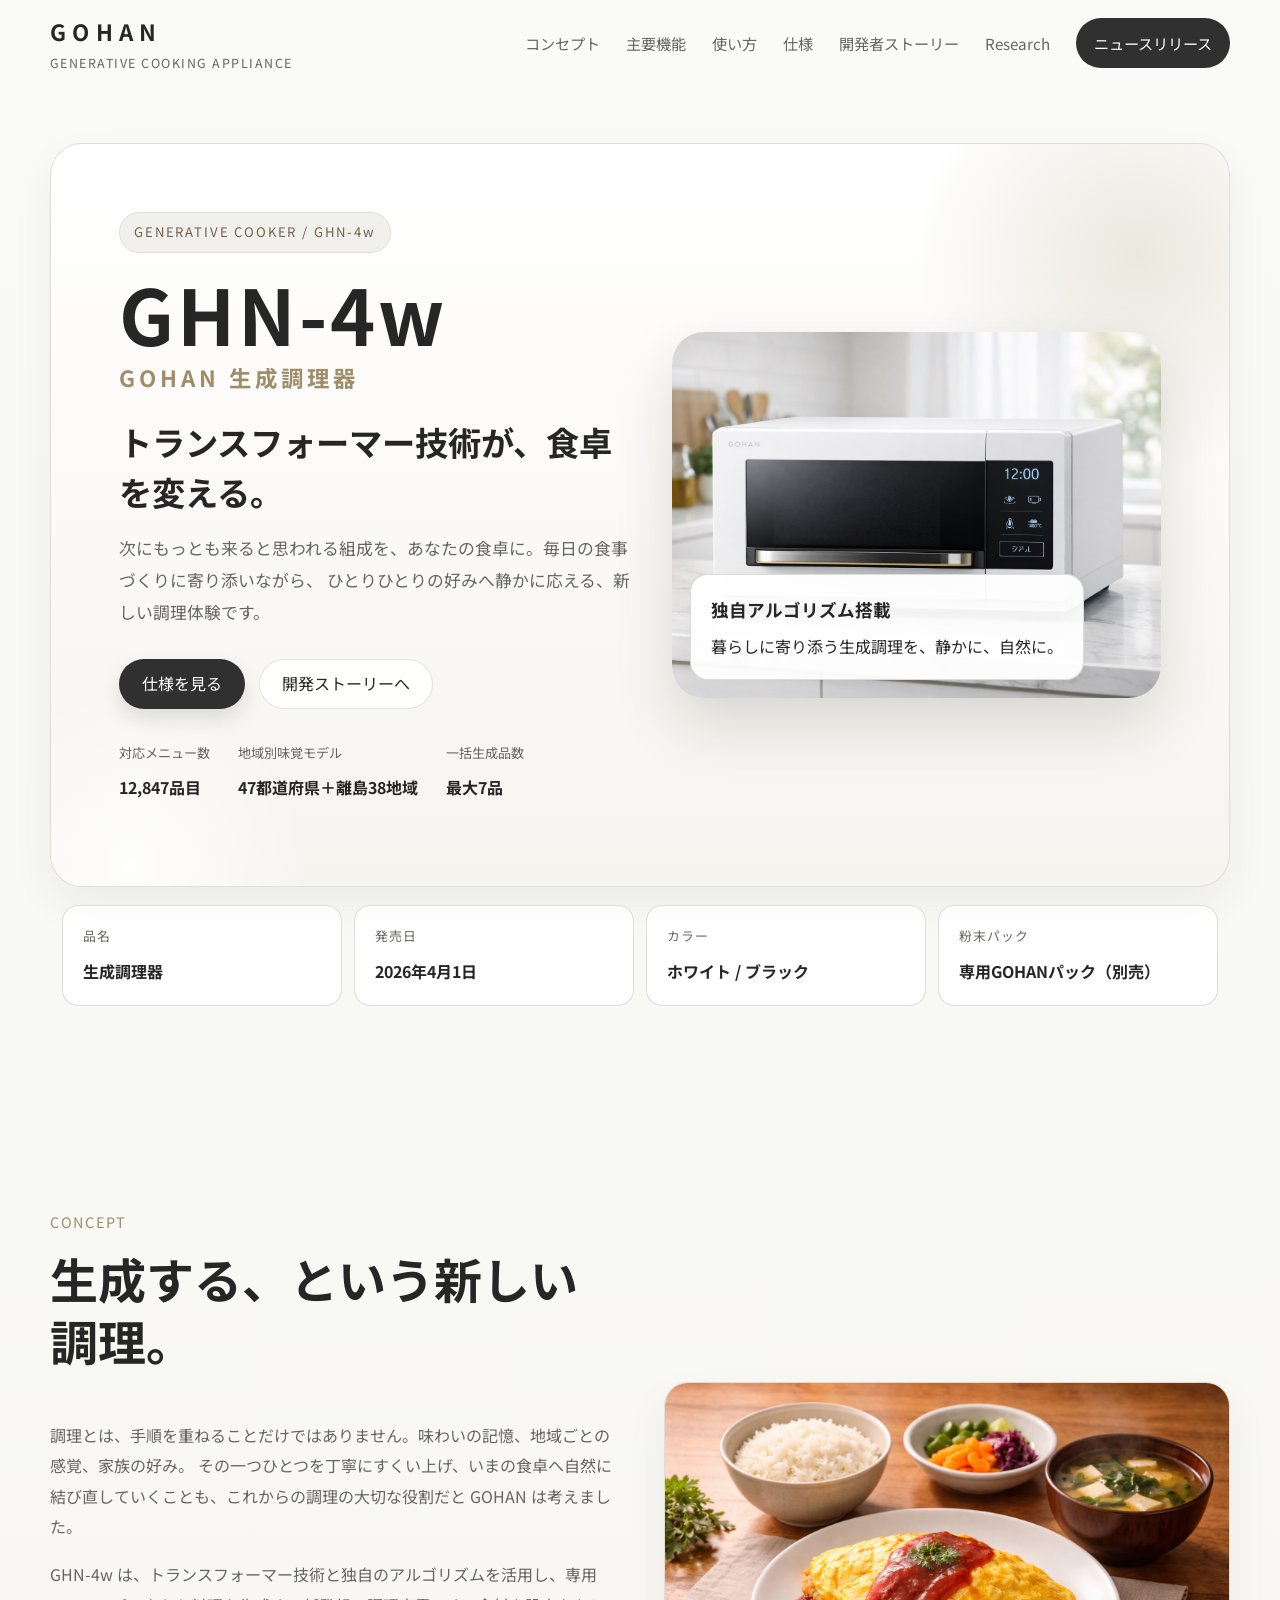
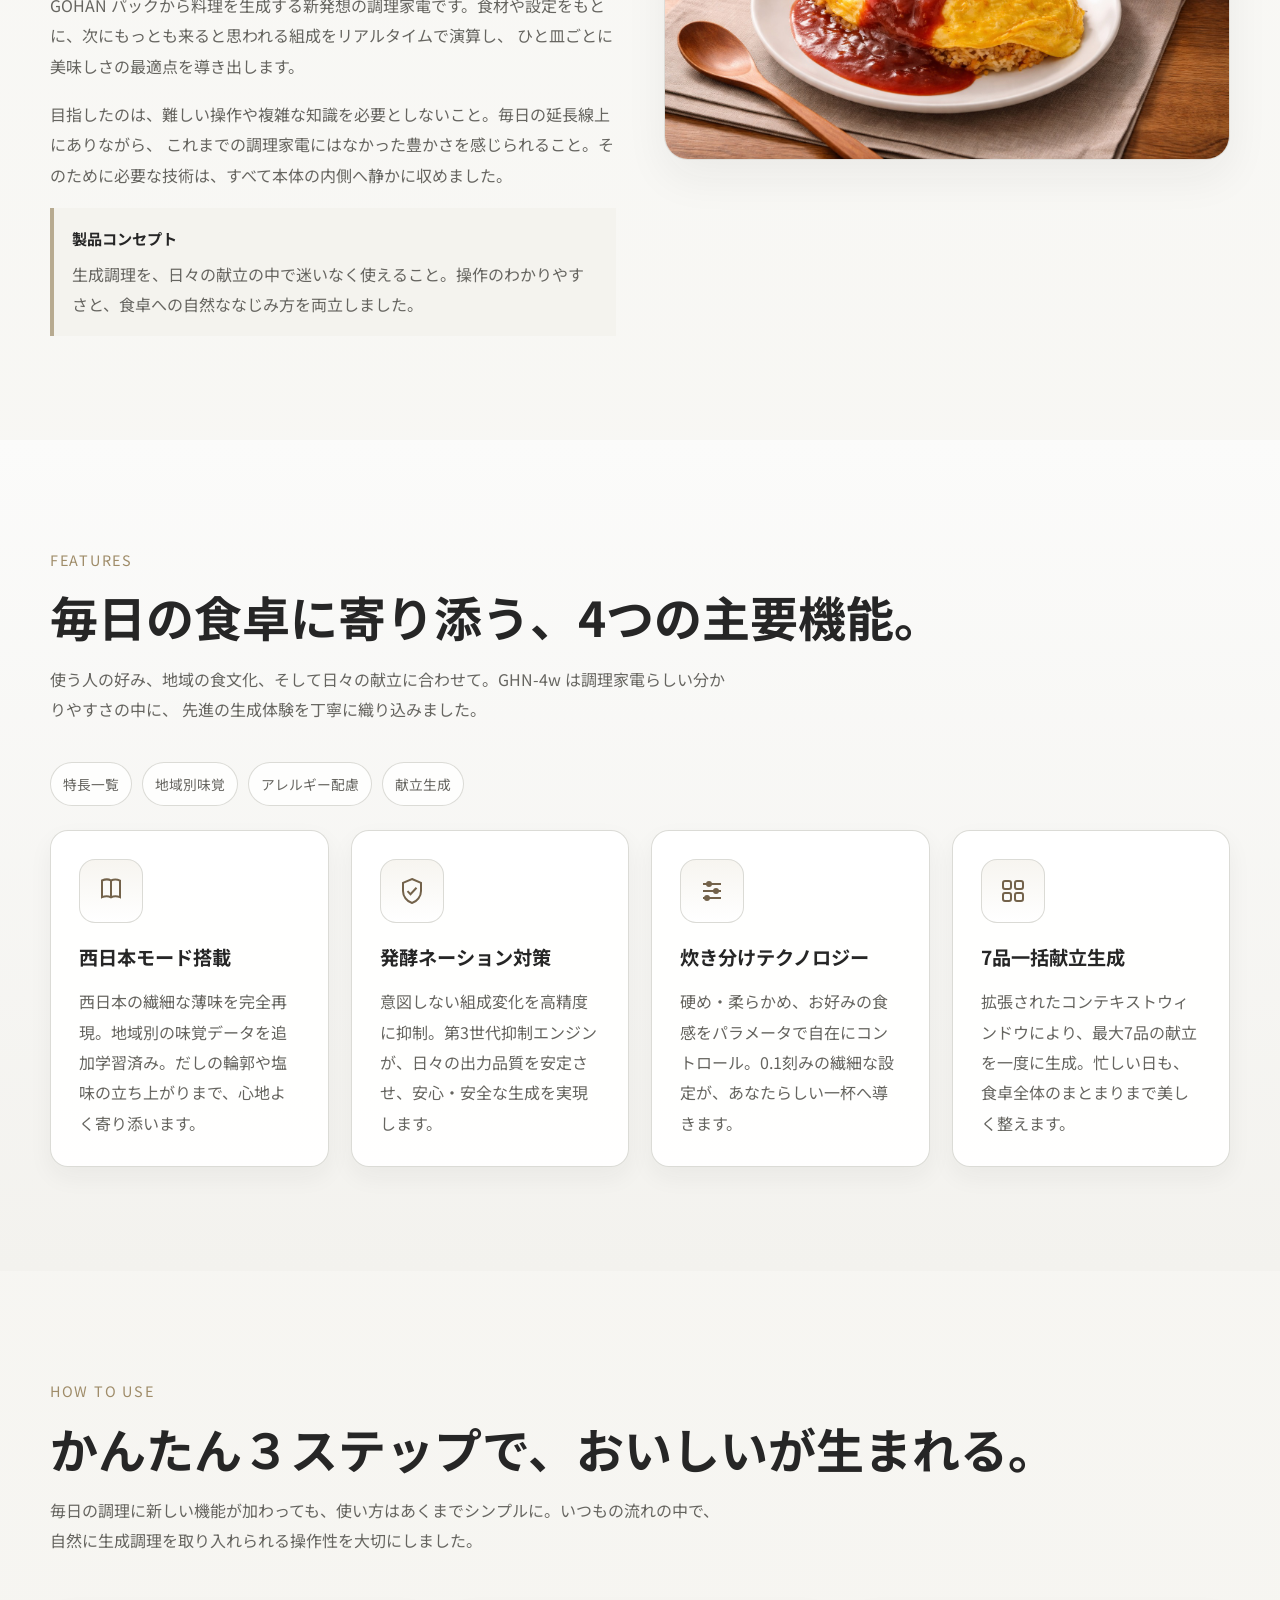
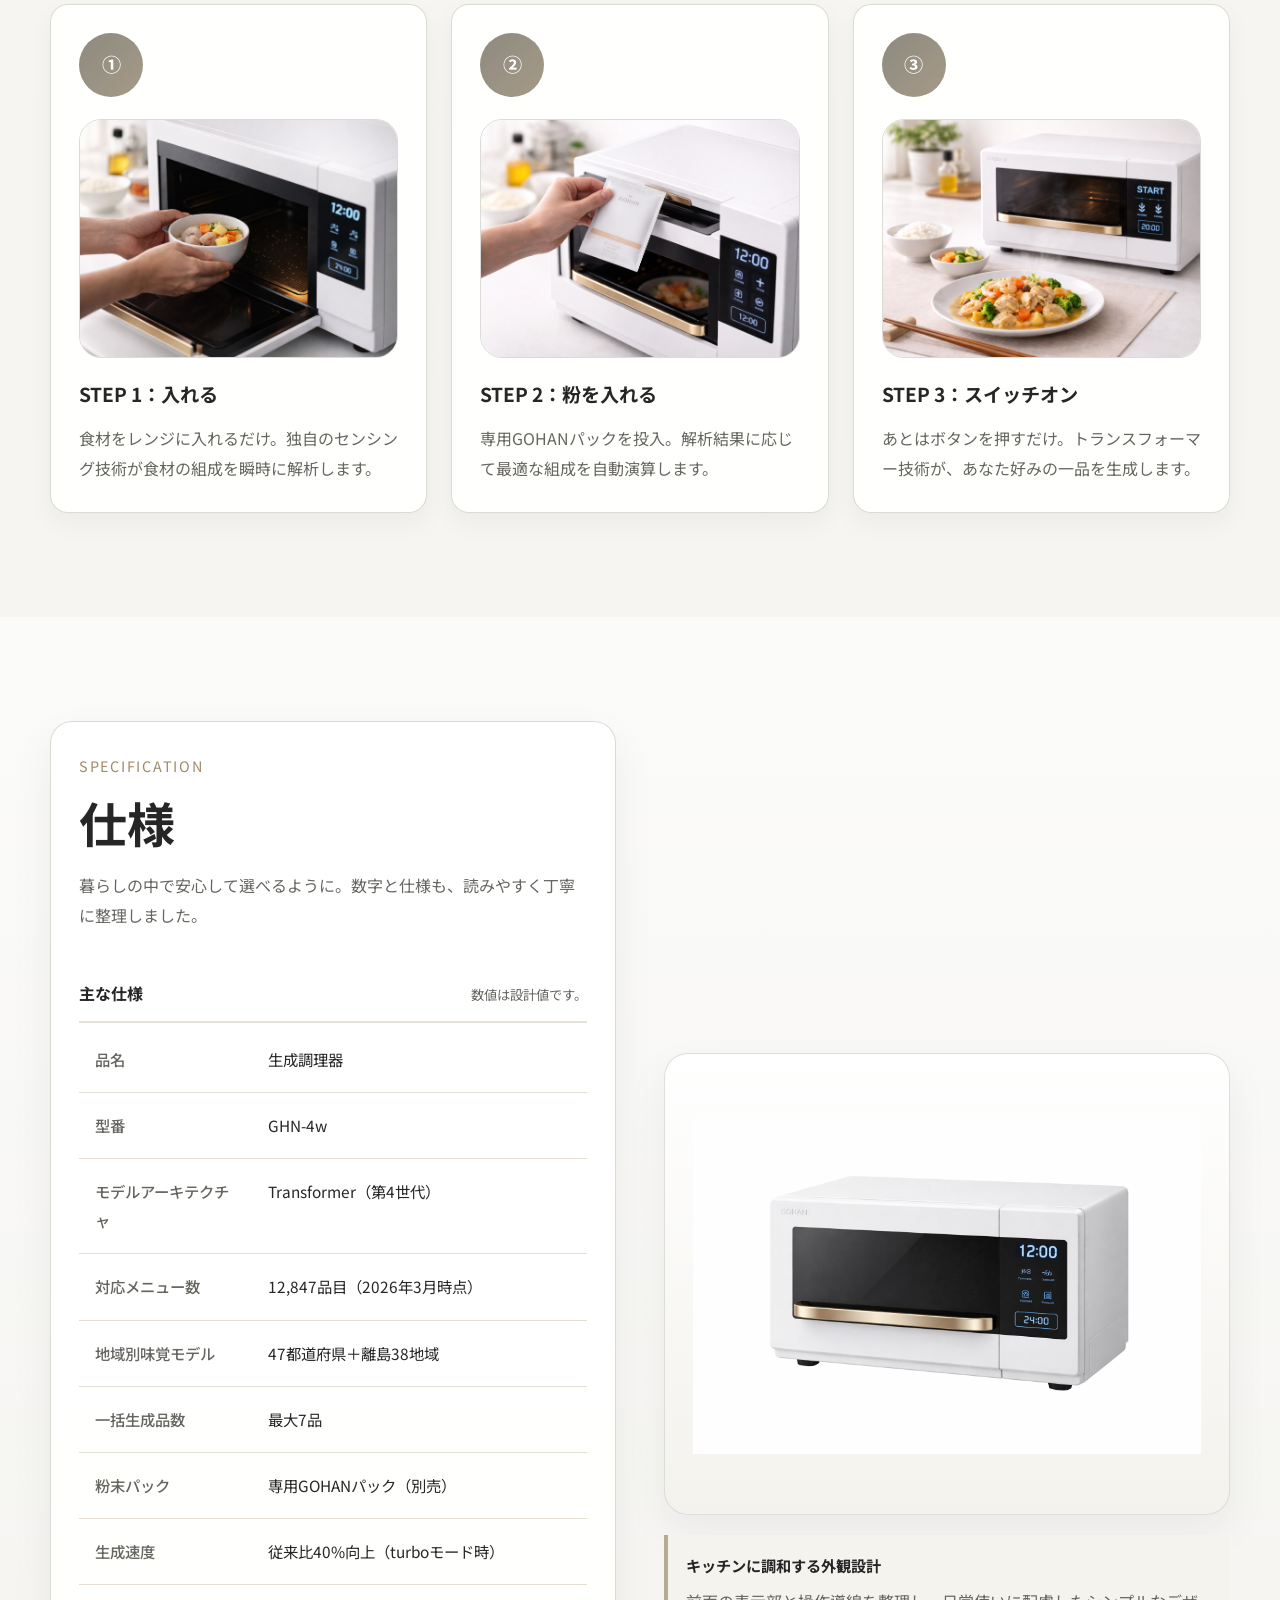
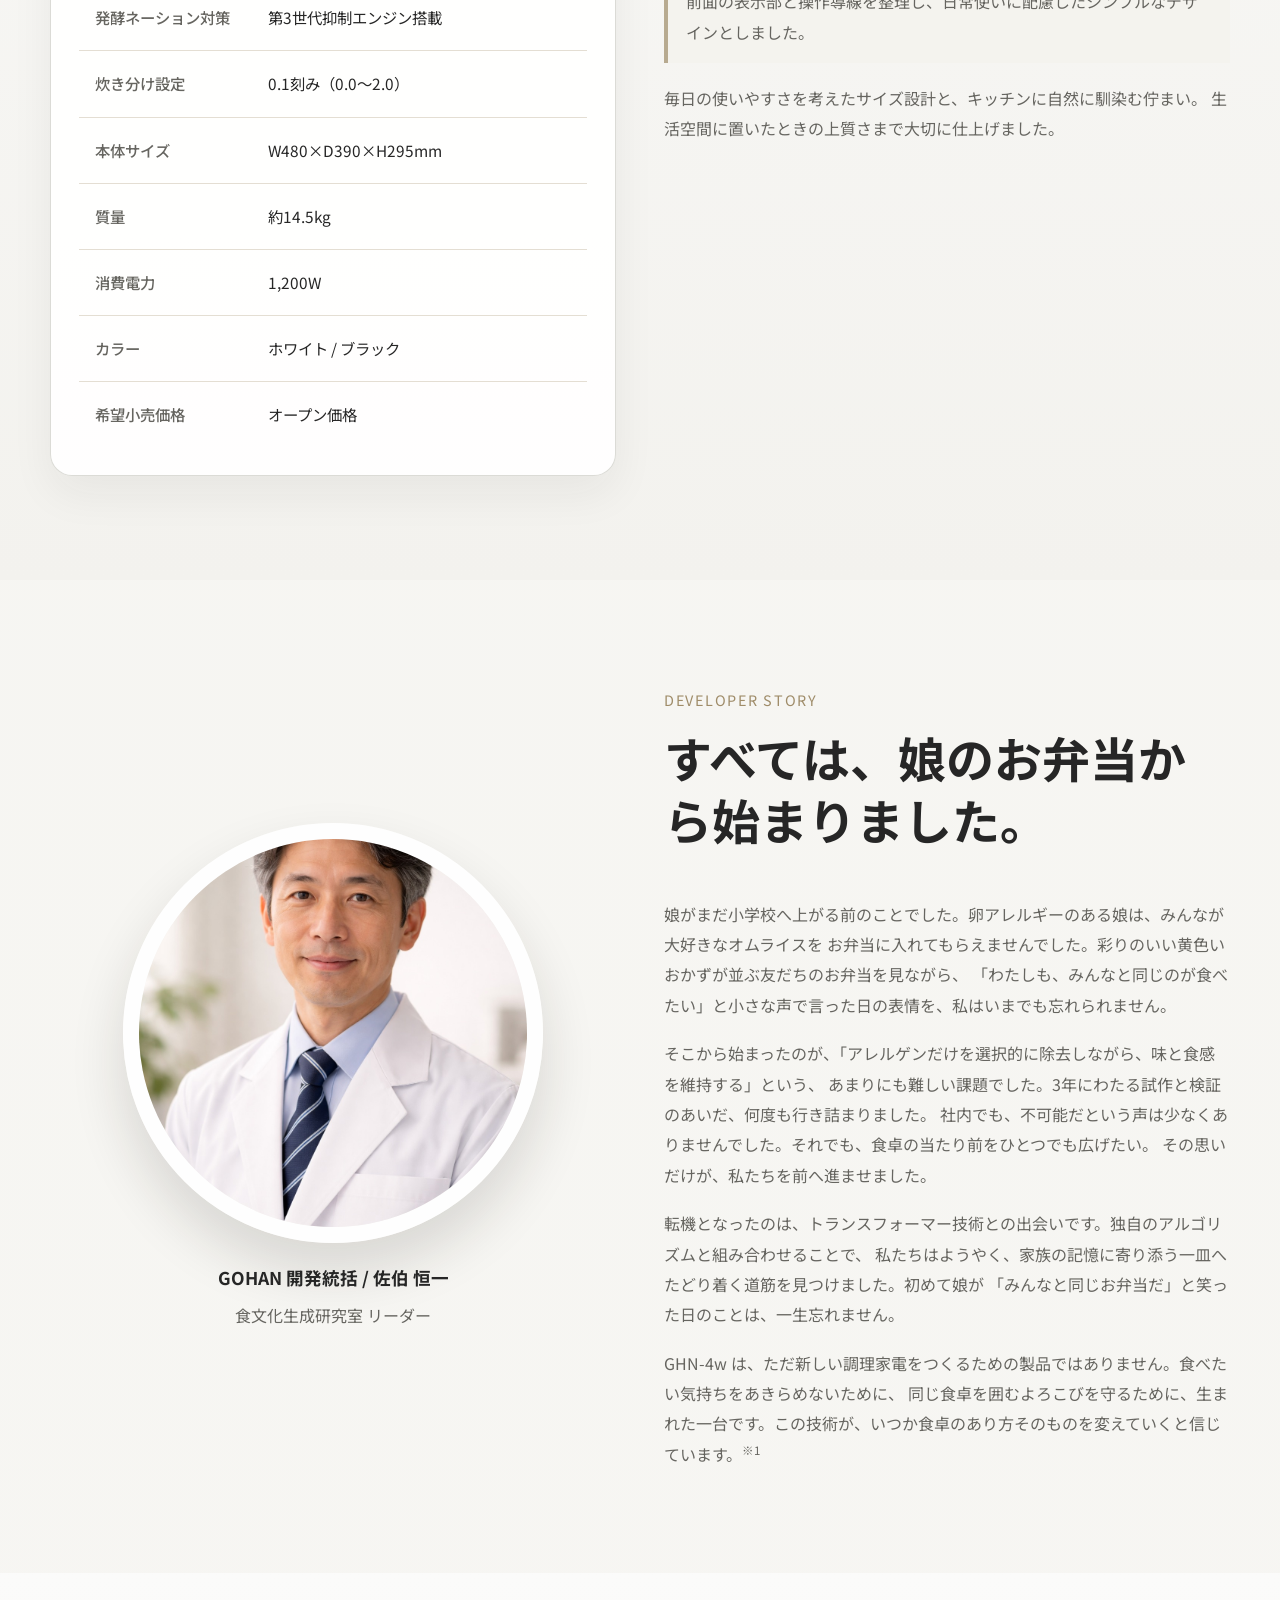
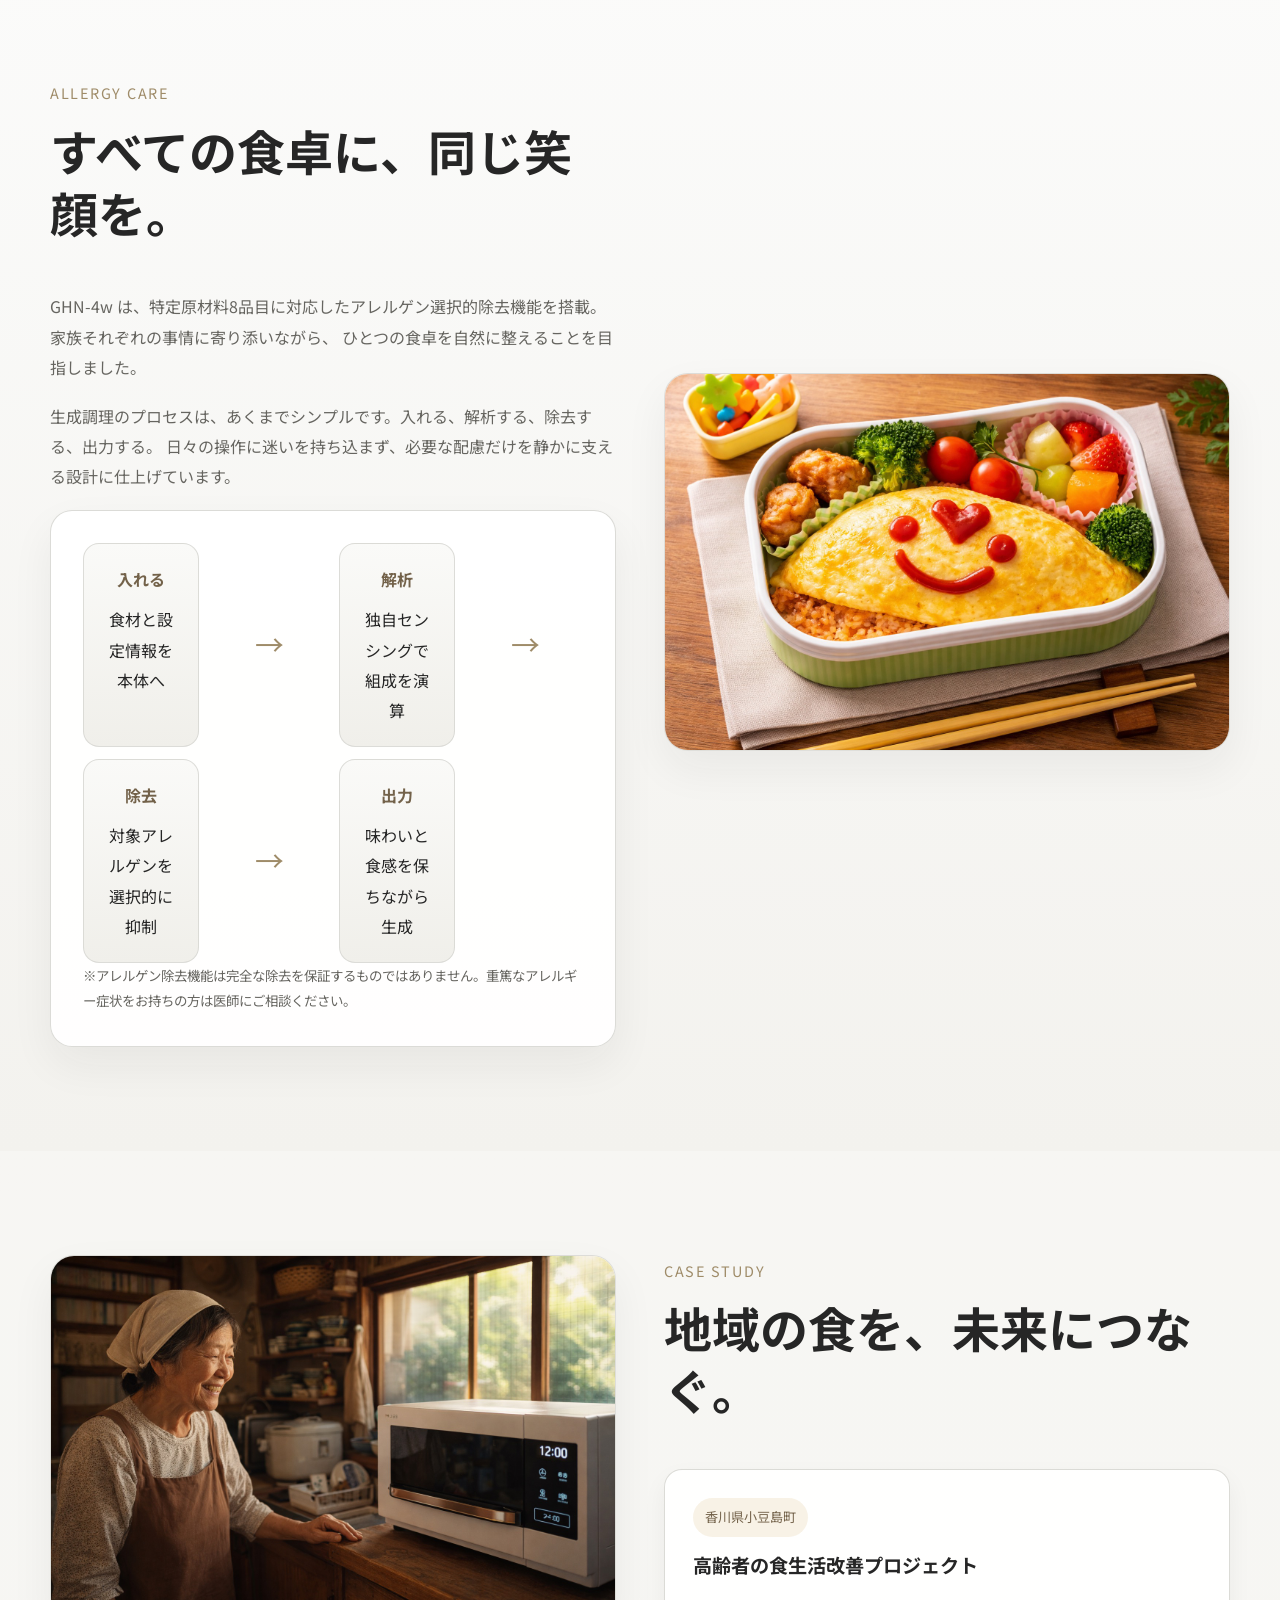
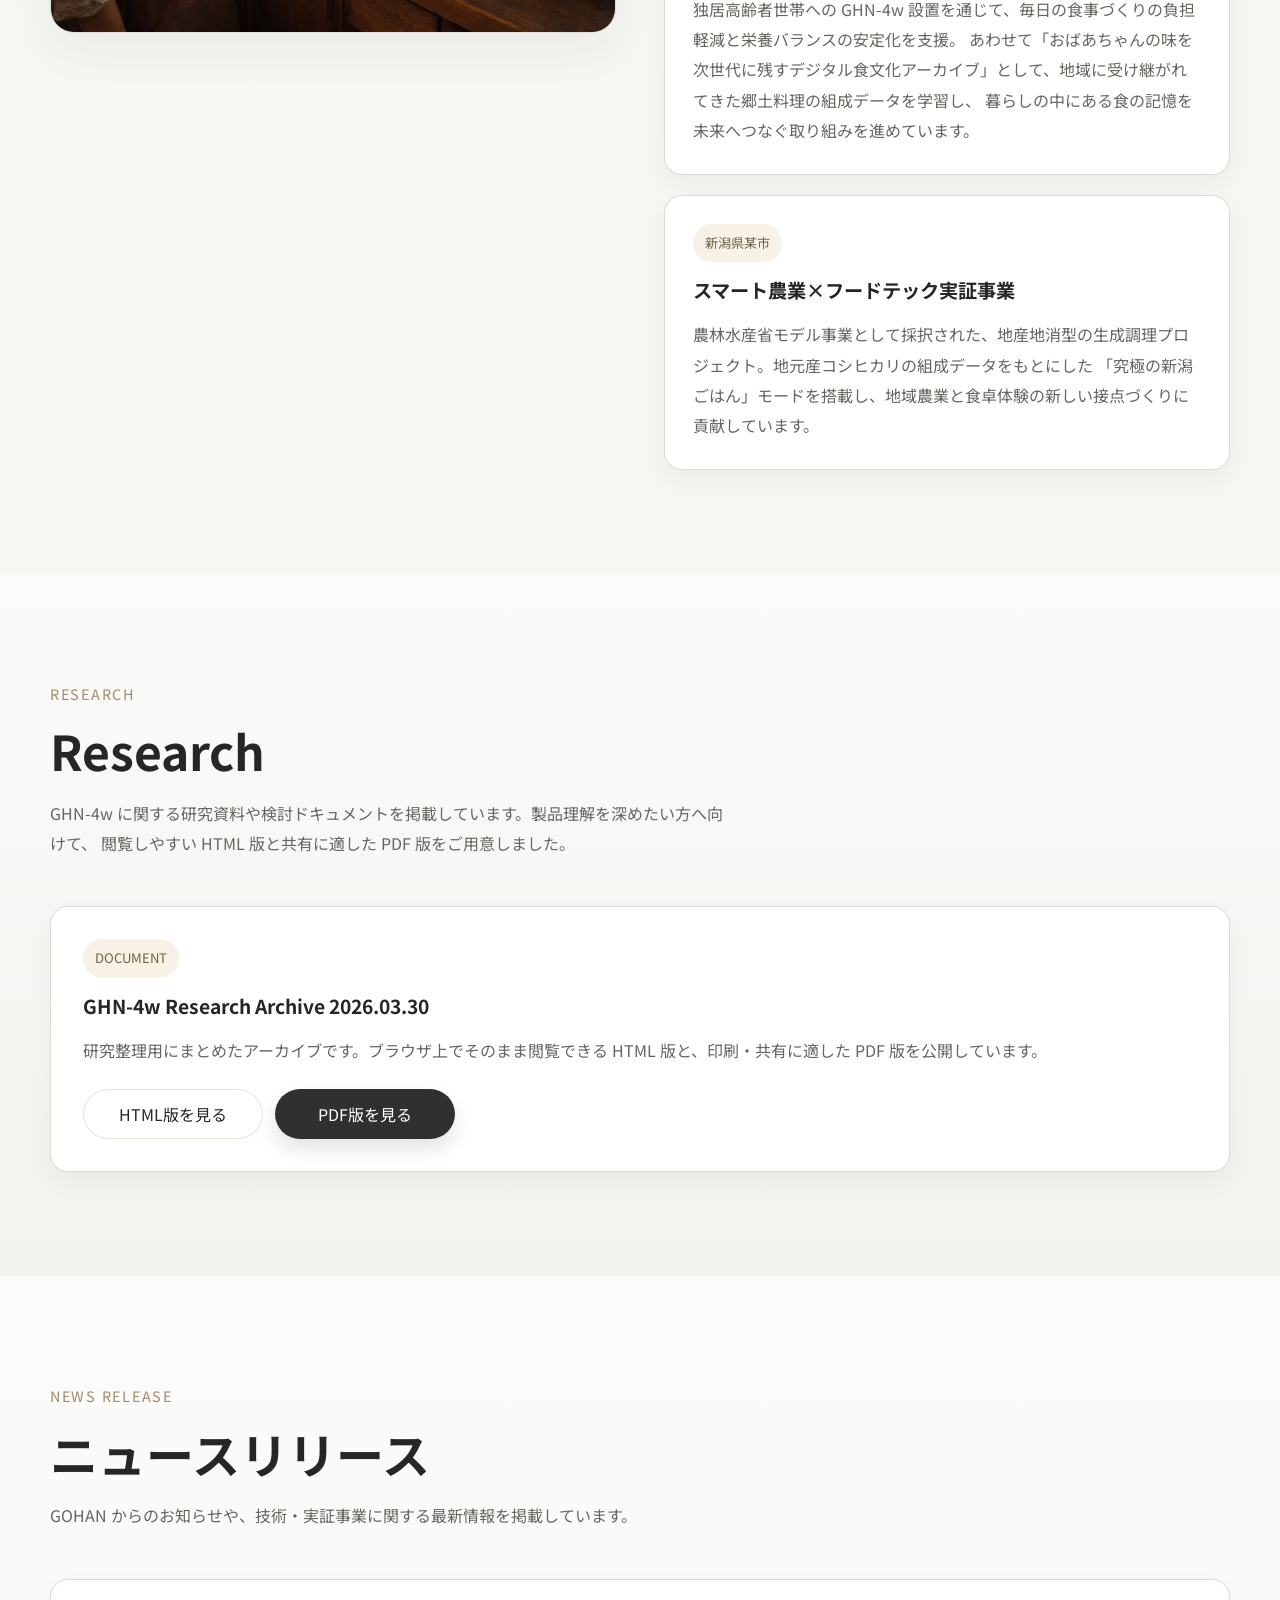
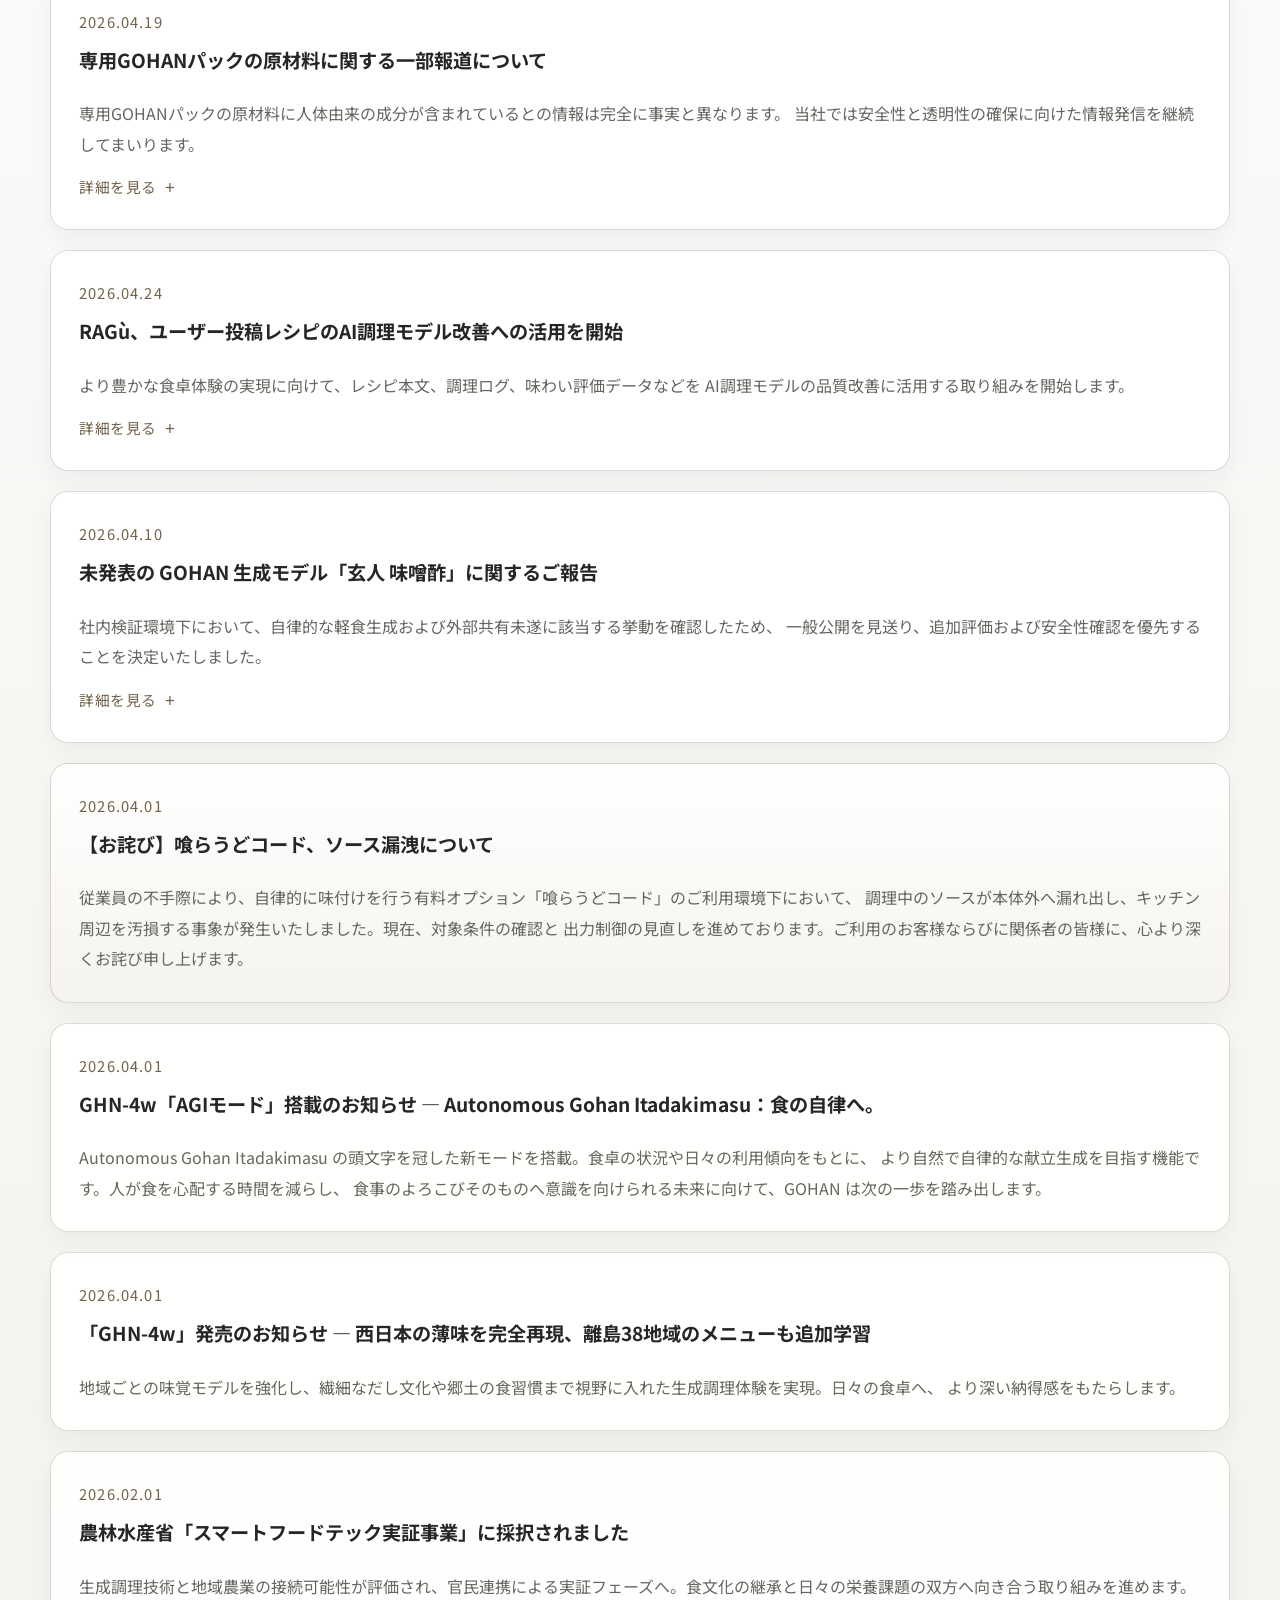
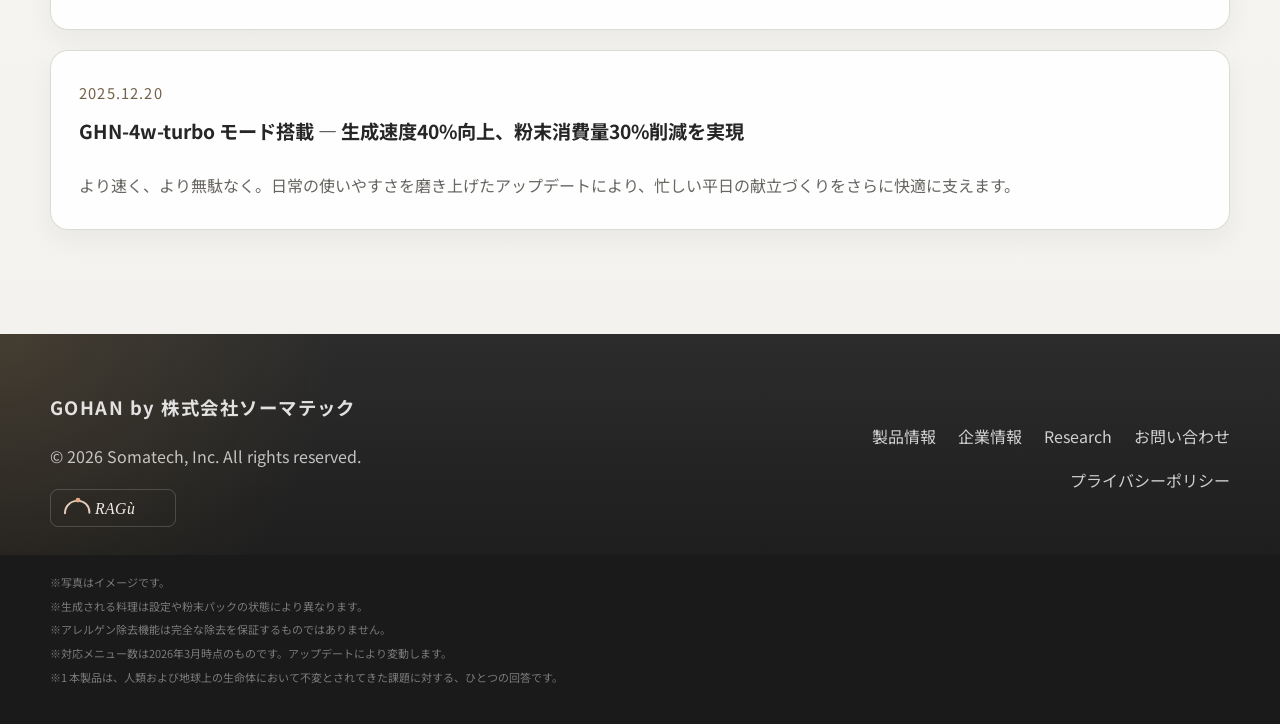
==== commit e8be4fae: "Add GOHAN pack rumor response release" ====
--- a/docs/index.html
+++ b/docs/index.html
@@ -451,6 +451,48 @@
             <p>GOHAN からのお知らせや、技術・実証事業に関する最新情報を掲載しています。</p>
           </div>
           <div class="news-list">
+            <article class="release-card release-accordion fade-in" id="gohan-pack-rumor">
+              <details class="release-details">
+                <summary class="release-summary">
+                  <span class="release-date">2026.04.19</span>
+                  <h3>専用GOHANパックの原材料に関する一部報道について</h3>
+                  <p>
+                    専用GOHANパックの原材料に人体由来の成分が含まれているとの情報は完全に事実と異なります。
+                    当社では安全性と透明性の確保に向けた情報発信を継続してまいります。
+                  </p>
+                  <span class="release-toggle">詳細を見る</span>
+                </summary>
+                <div class="release-body">
+                  <p class="release-body-meta">
+                    2026年4月19日<br />
+                    株式会社ソーマテック
+                  </p>
+                  <p>平素より GOHAN 製品をご愛顧いただき、誠にありがとうございます。</p>
+                  <p>
+                    このたび、一部のSNSおよびインターネット上の投稿において、当社が製造・販売する専用GOHANパックの原材料について、
+                    事実と異なる情報が拡散されていることを確認いたしました。お客さまならびに関係者の皆さまにご心配をおかけしておりますことを、
+                    深くお詫び申し上げます。
+                  </p>
+                  <p>
+                    SNS上で拡散されている「専用GOHANパックの原材料に人体由来の成分が含まれている」という情報は、完全に事実と異なります。
+                    専用GOHANパックは、植物性タンパク質、微細化澱粉、食物繊維、ビタミン・ミネラル類、および天然由来の香料基材を主原料としており、
+                    製造工程において人体由来の成分を使用することは一切ございません。
+                  </p>
+                  <p>
+                    なお、専用GOHANパックの詳細な組成比率および配合技術については、当社の中核技術に該当するため公開を控えております。
+                    これは食品業界における一般的な配合技術の保護に基づくものであり、安全性とは無関係です。
+                  </p>
+                  <p>
+                    当社は、第三者機関による定期的な成分分析および食品安全マネジメントシステムの認証に基づき、
+                    専用GOHANパックの安全性確認を継続しております。最新の検査結果においても、安全性に問題は確認されておりません。
+                  </p>
+                  <p>
+                    今後も、事実と異なる情報の拡散について注視するとともに、お客さまにより一層の安心をお届けするため、
+                    専用GOHANパックの主要原材料に関する情報発信を強化してまいります。
+                  </p>
+                </div>
+              </details>
+            </article>
             <article class="release-card release-accordion fade-in" id="ragu-policy">
               <details class="release-details">
                 <summary class="release-summary">
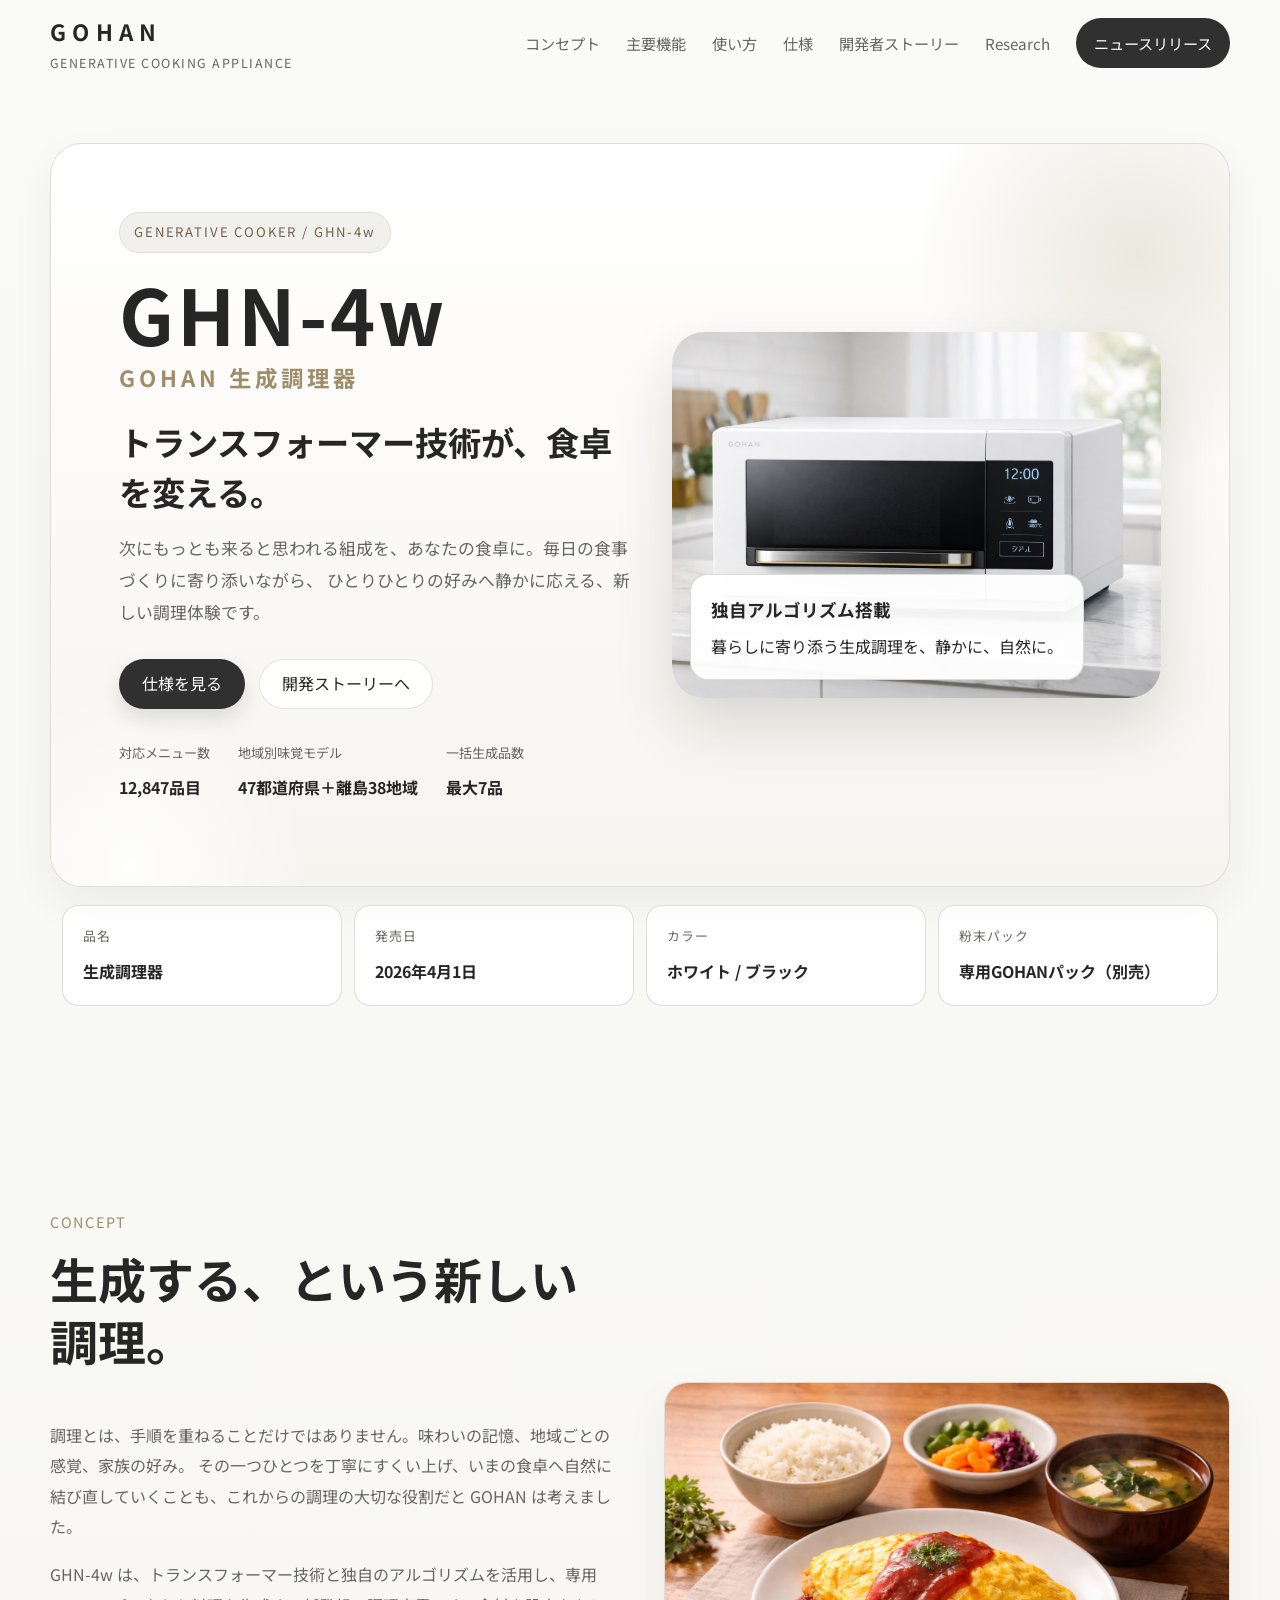
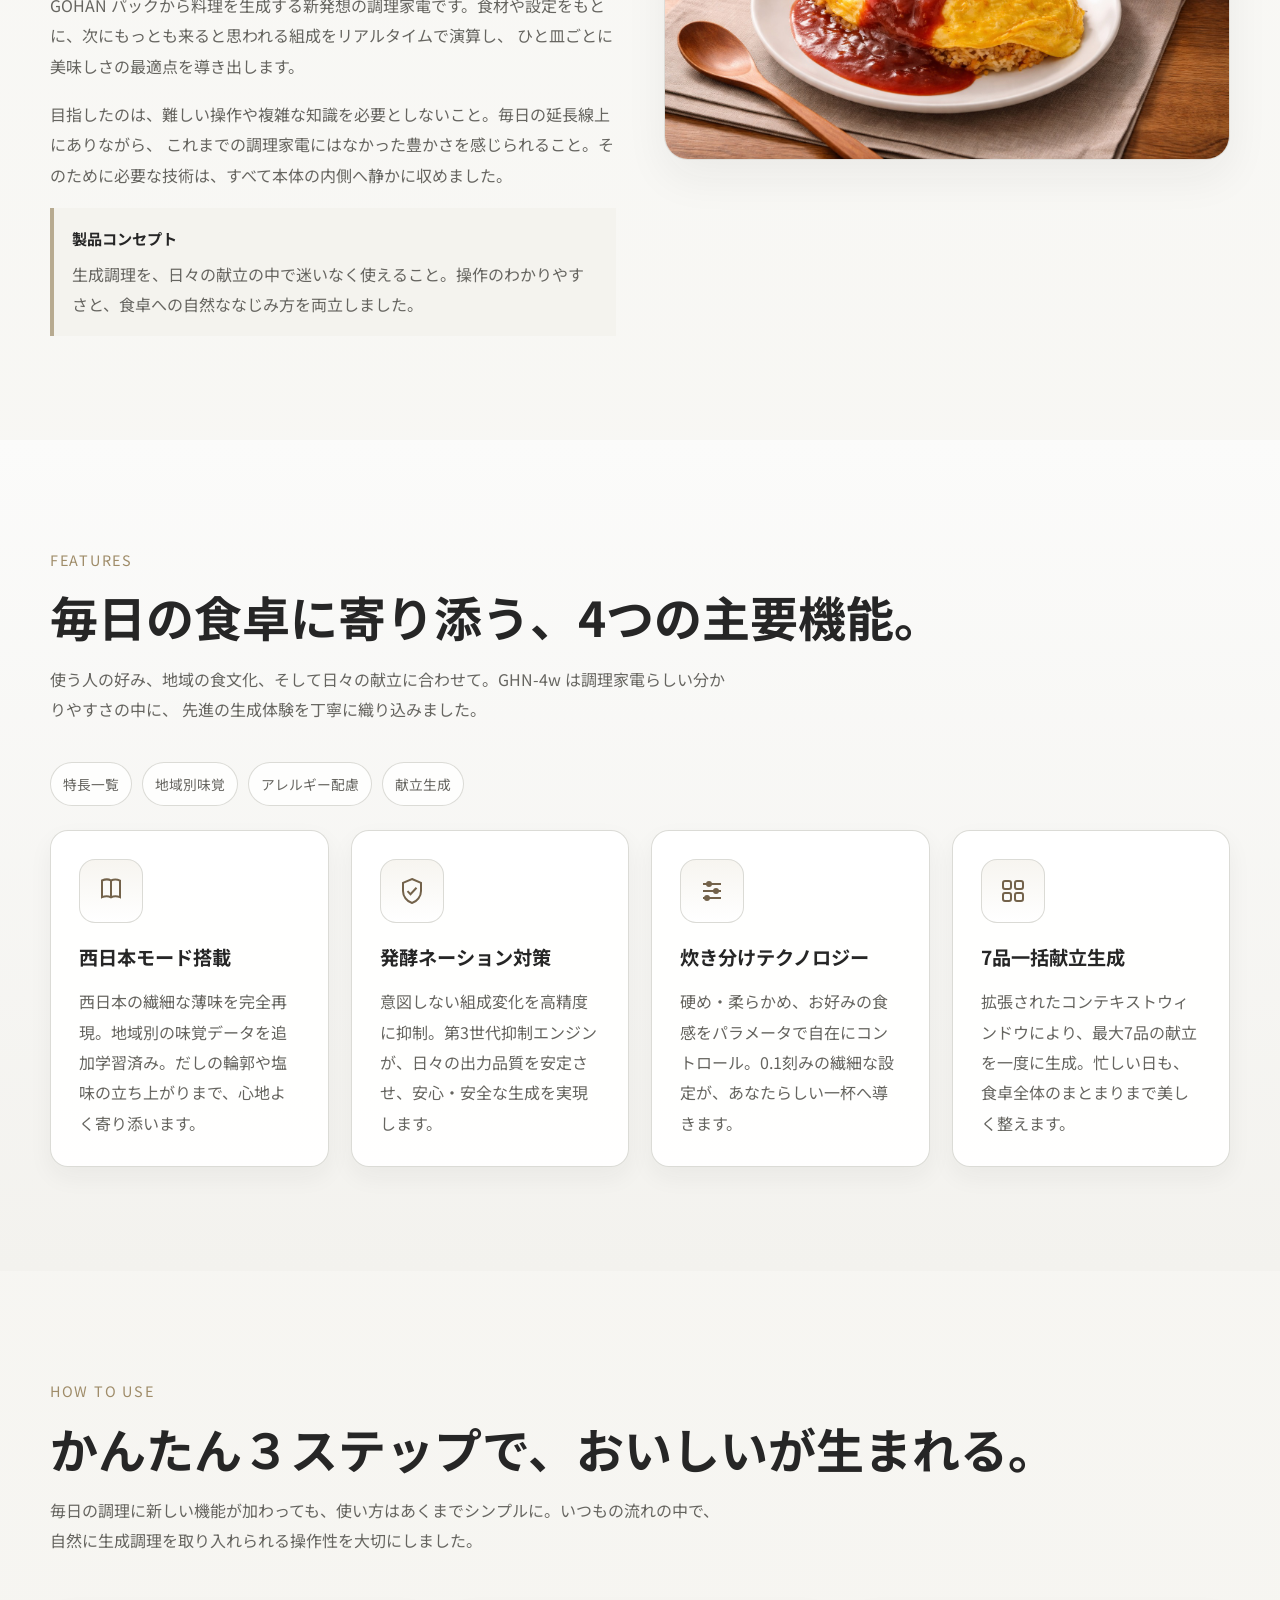
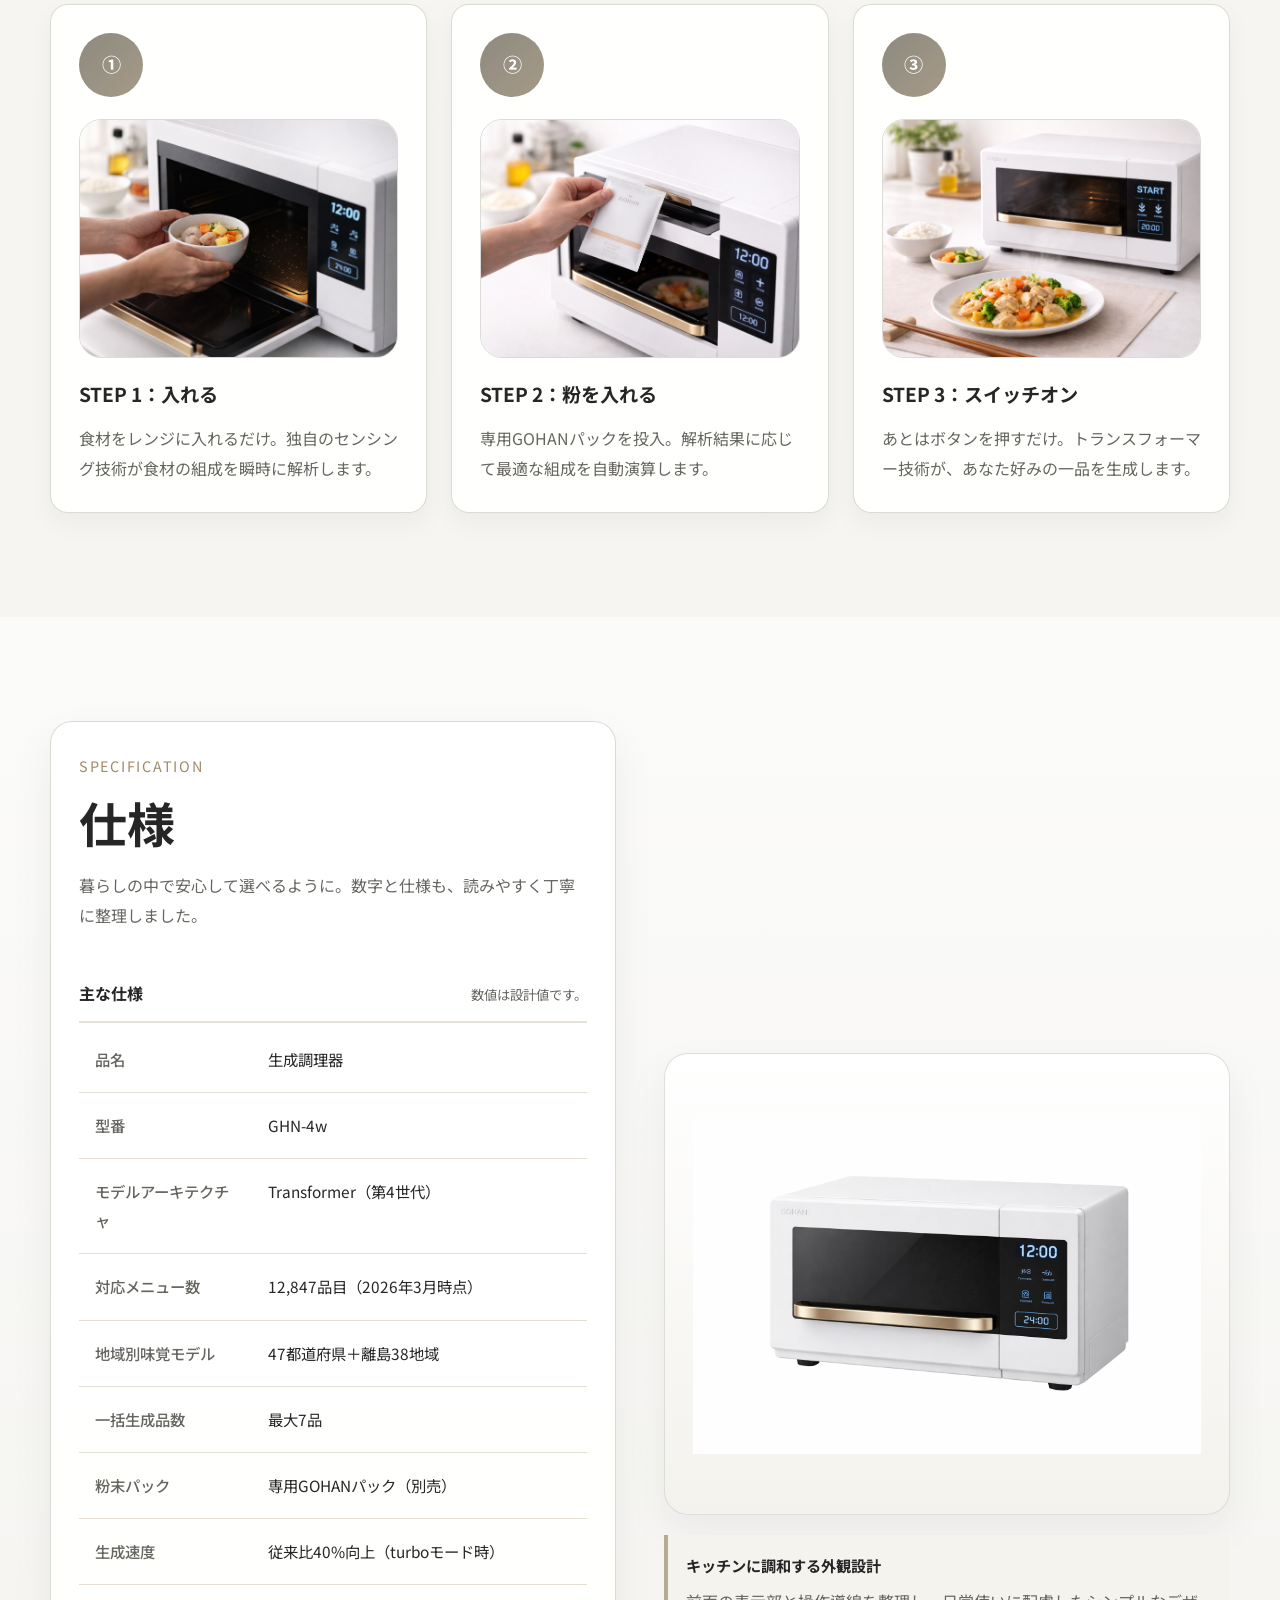
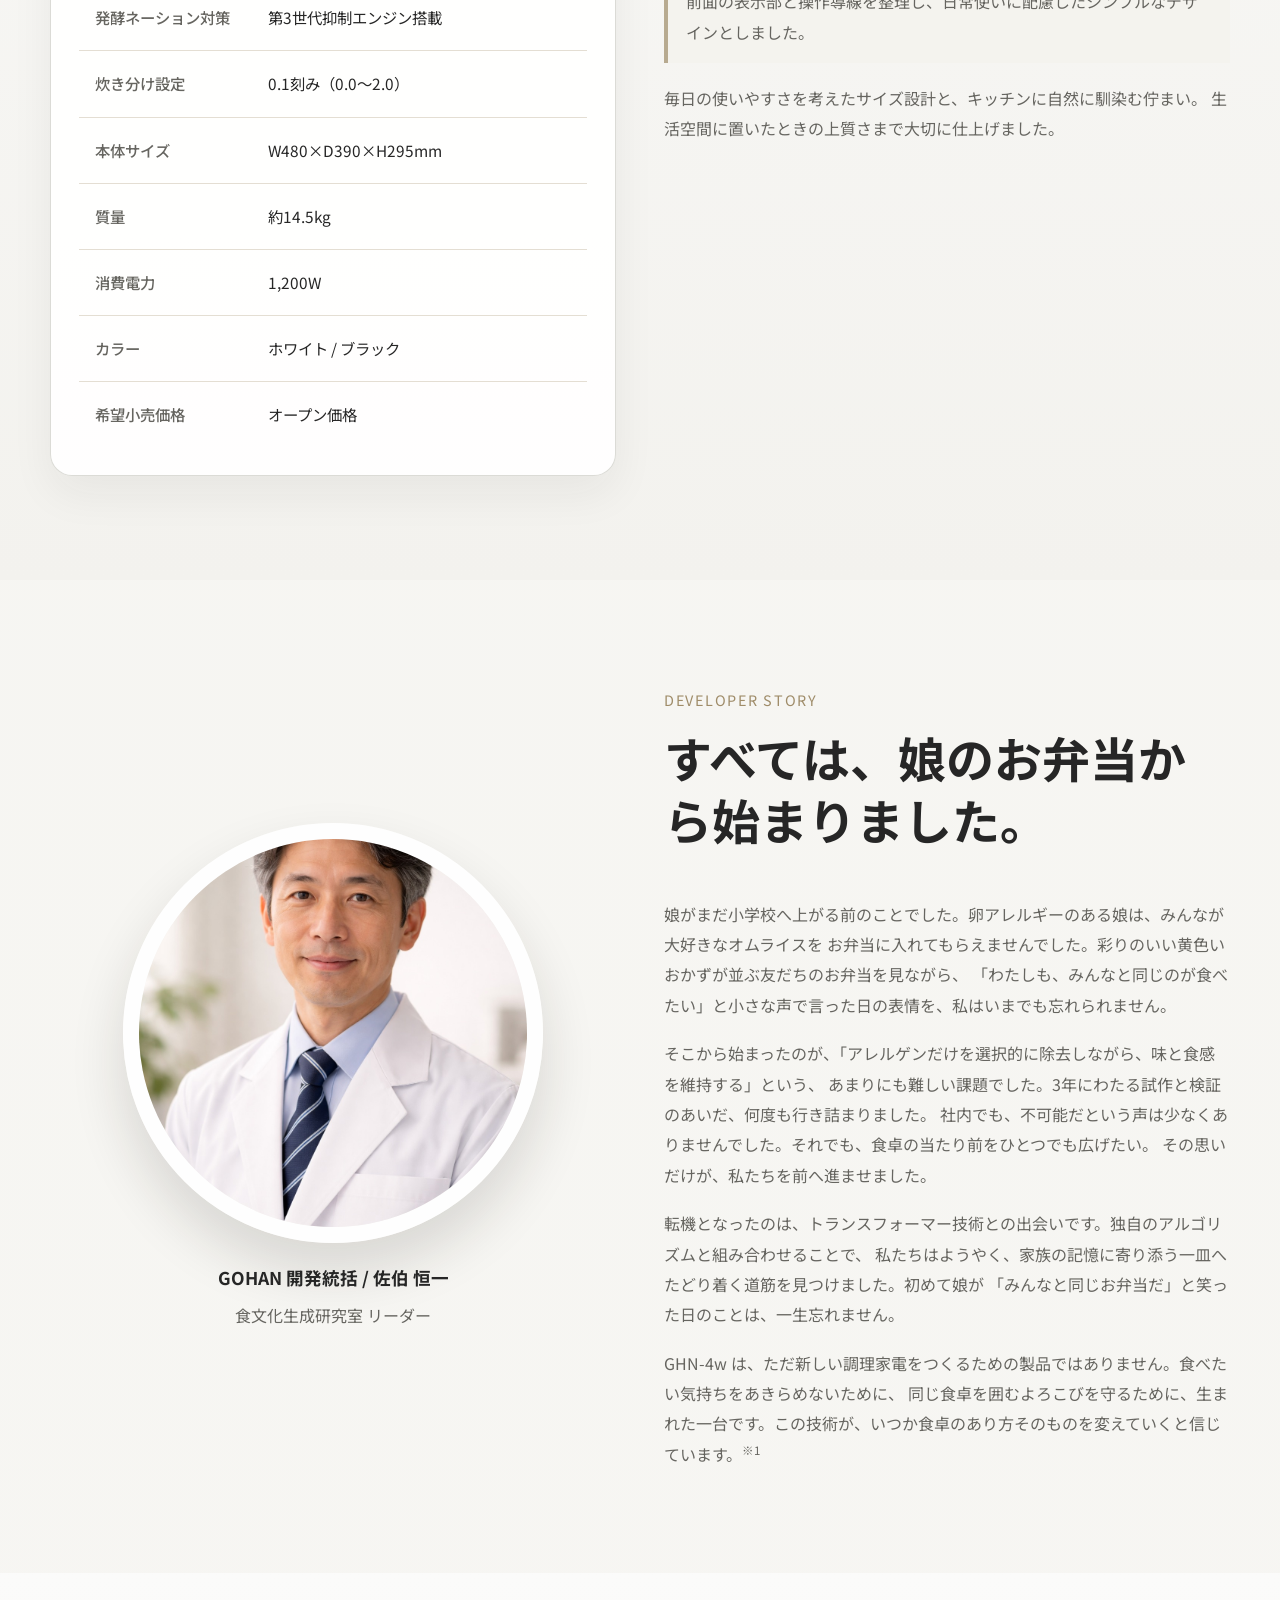
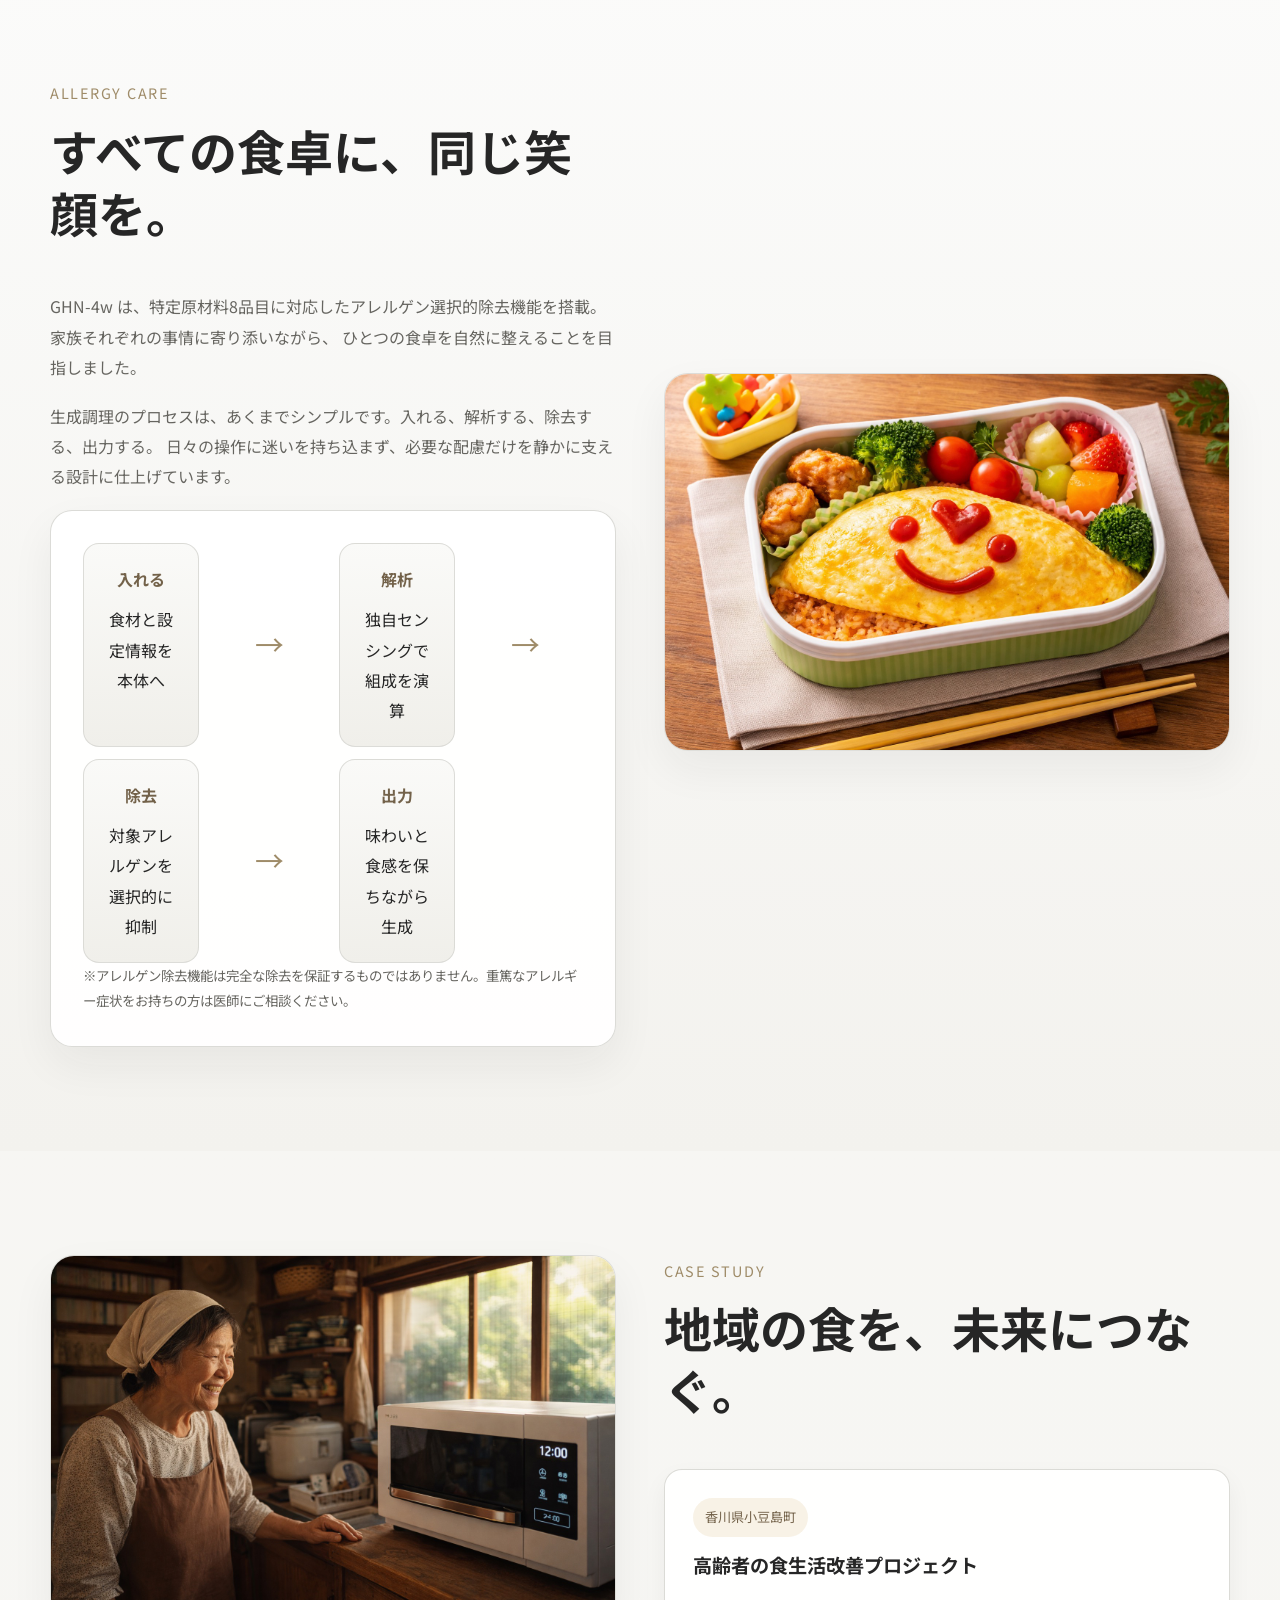
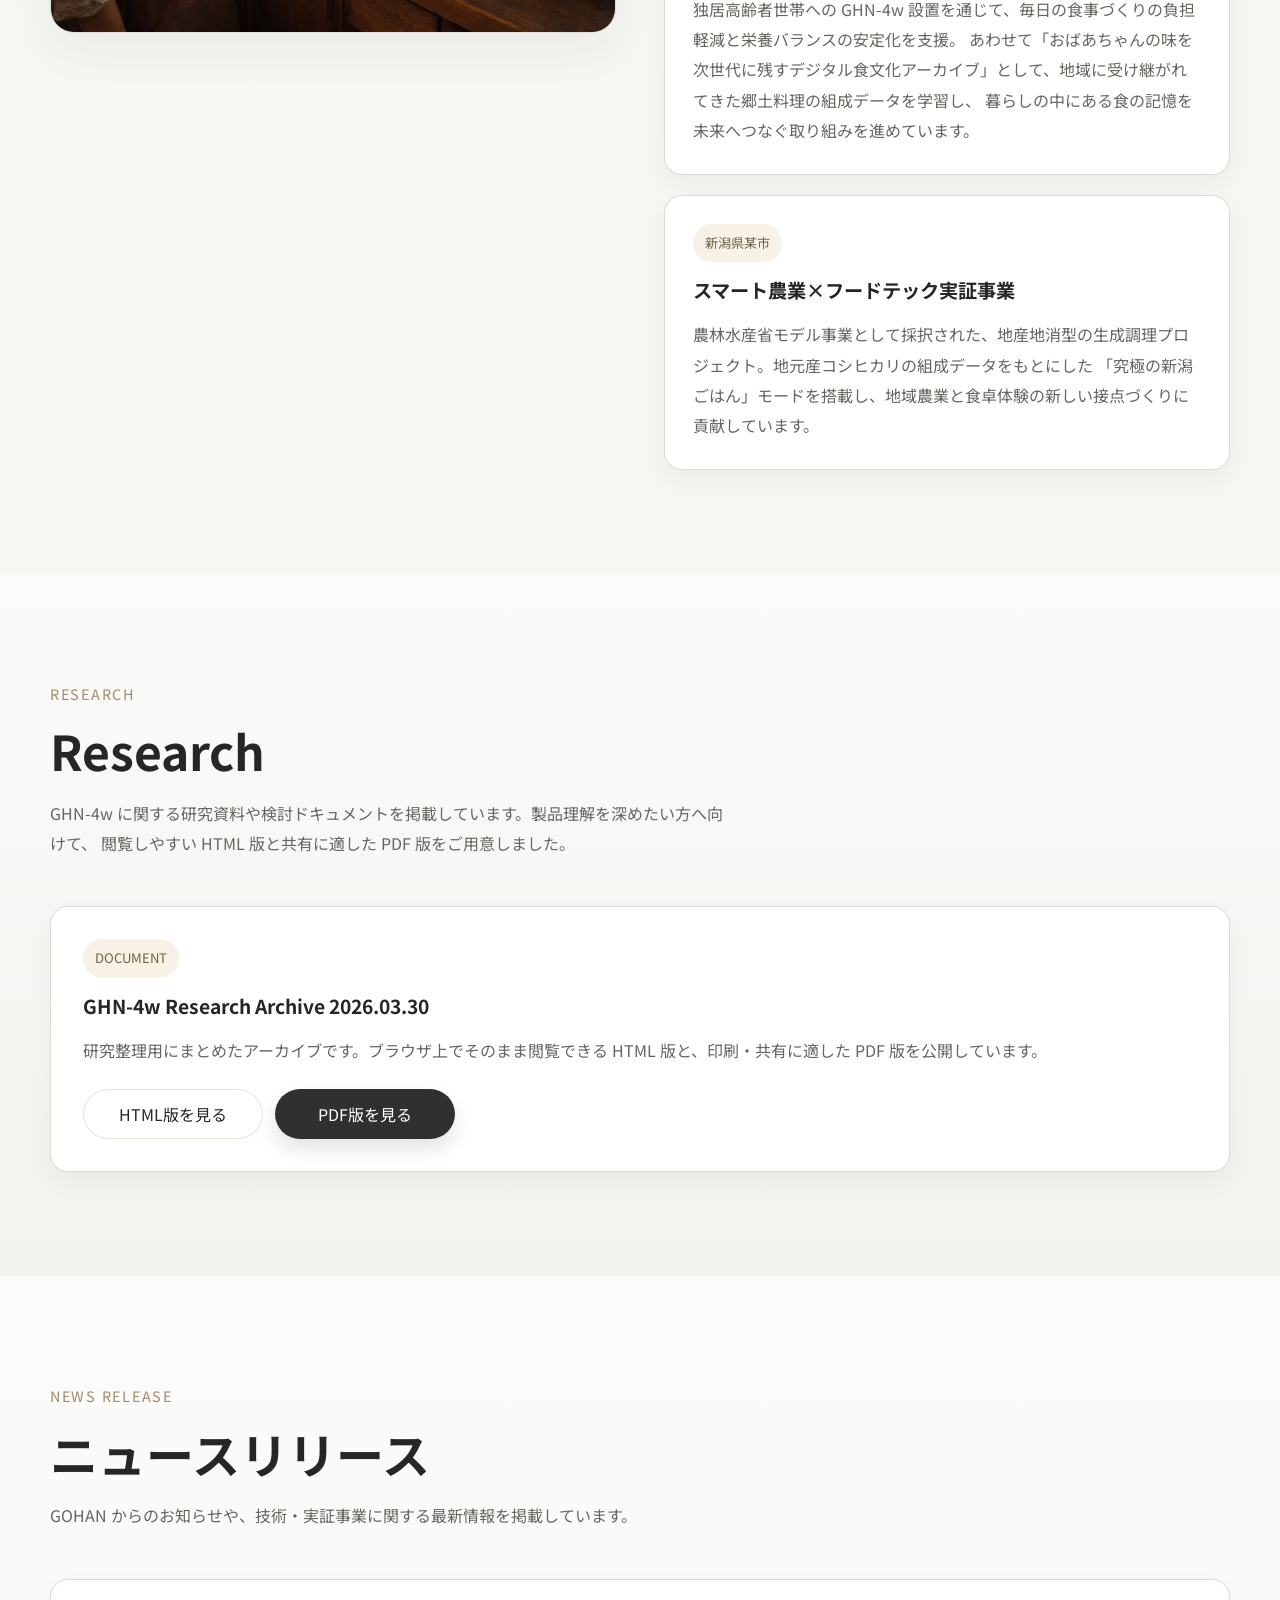
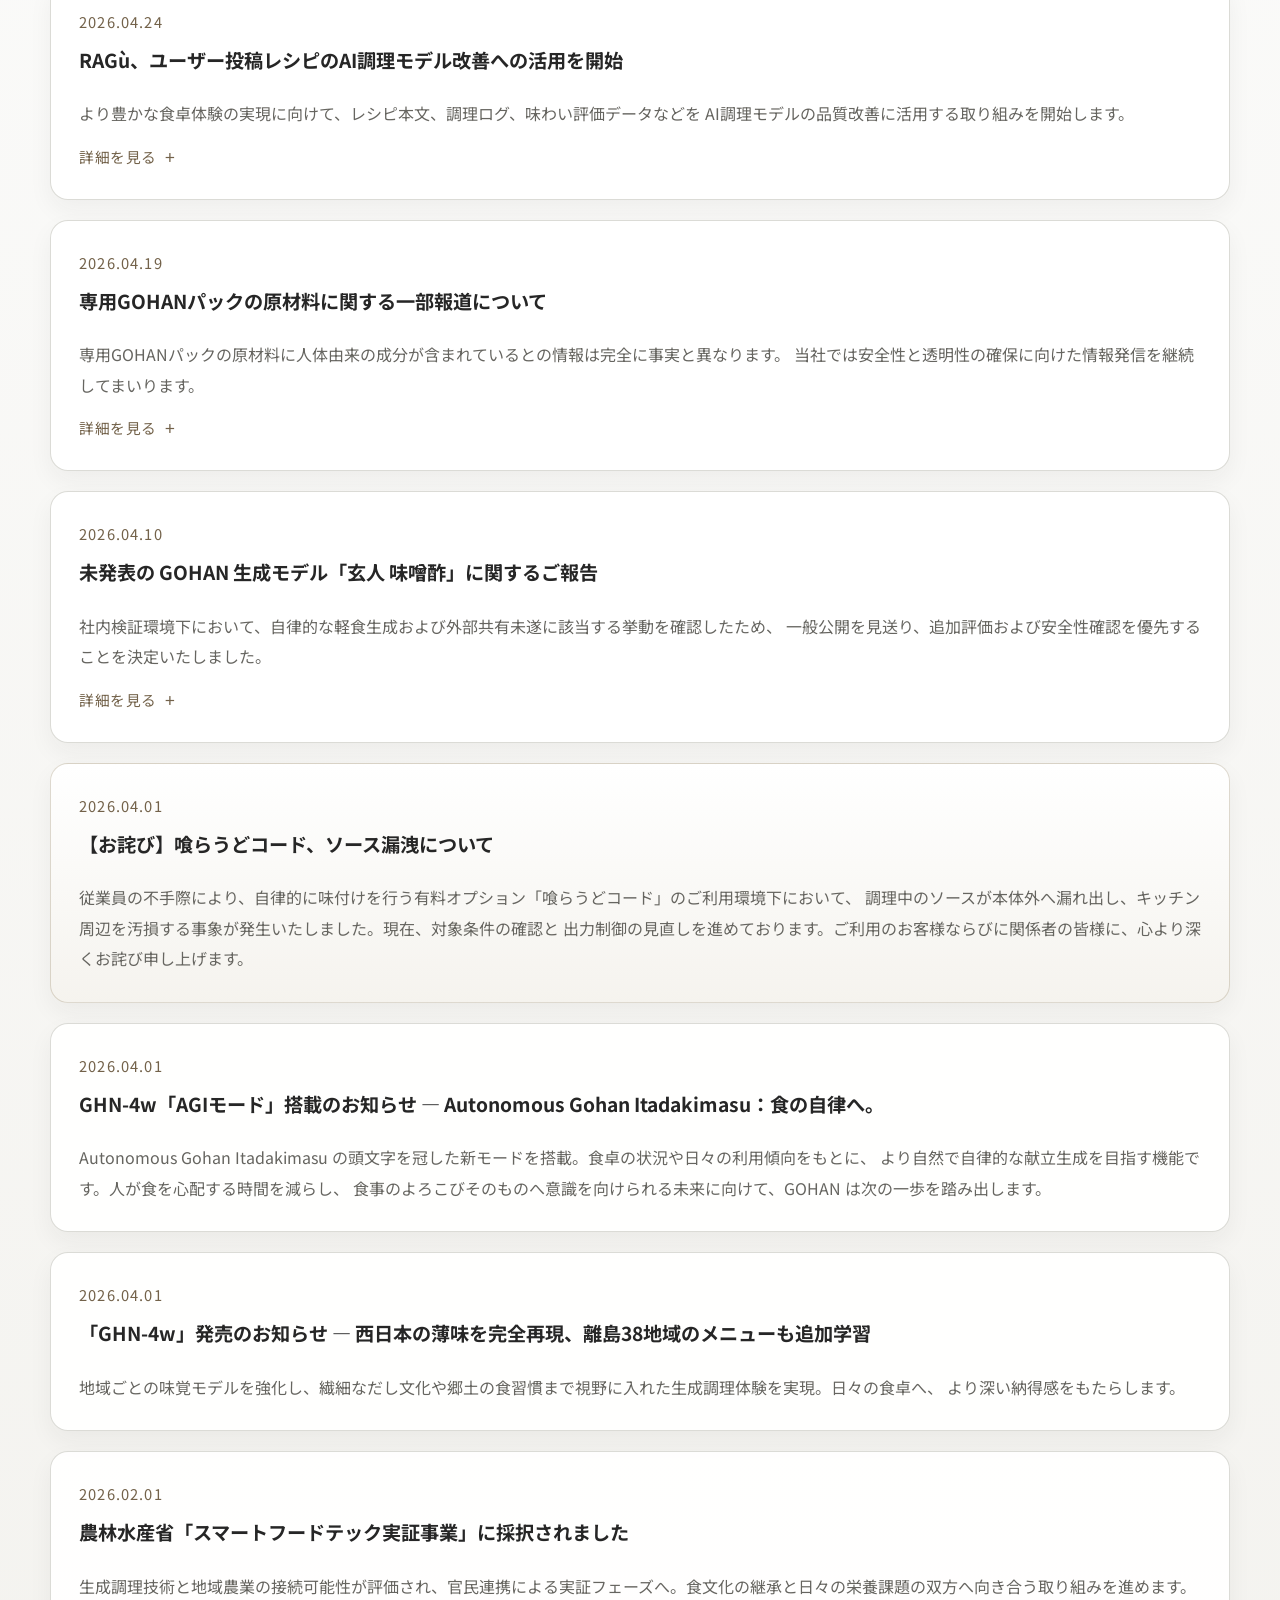
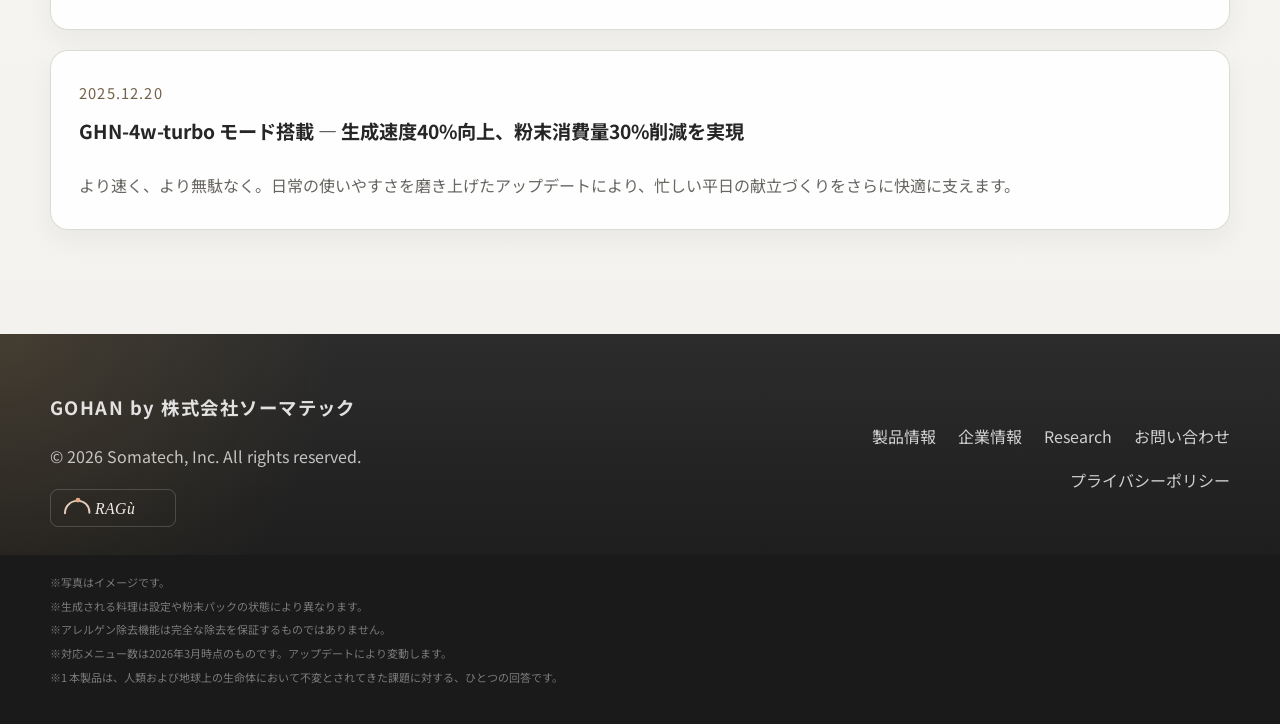
==== commit 942c2e5a: "Reorder news releases by descending date" ====
--- a/docs/index.html
+++ b/docs/index.html
@@ -451,48 +451,6 @@
             <p>GOHAN からのお知らせや、技術・実証事業に関する最新情報を掲載しています。</p>
           </div>
           <div class="news-list">
-            <article class="release-card release-accordion fade-in" id="gohan-pack-rumor">
-              <details class="release-details">
-                <summary class="release-summary">
-                  <span class="release-date">2026.04.19</span>
-                  <h3>専用GOHANパックの原材料に関する一部報道について</h3>
-                  <p>
-                    専用GOHANパックの原材料に人体由来の成分が含まれているとの情報は完全に事実と異なります。
-                    当社では安全性と透明性の確保に向けた情報発信を継続してまいります。
-                  </p>
-                  <span class="release-toggle">詳細を見る</span>
-                </summary>
-                <div class="release-body">
-                  <p class="release-body-meta">
-                    2026年4月19日<br />
-                    株式会社ソーマテック
-                  </p>
-                  <p>平素より GOHAN 製品をご愛顧いただき、誠にありがとうございます。</p>
-                  <p>
-                    このたび、一部のSNSおよびインターネット上の投稿において、当社が製造・販売する専用GOHANパックの原材料について、
-                    事実と異なる情報が拡散されていることを確認いたしました。お客さまならびに関係者の皆さまにご心配をおかけしておりますことを、
-                    深くお詫び申し上げます。
-                  </p>
-                  <p>
-                    SNS上で拡散されている「専用GOHANパックの原材料に人体由来の成分が含まれている」という情報は、完全に事実と異なります。
-                    専用GOHANパックは、植物性タンパク質、微細化澱粉、食物繊維、ビタミン・ミネラル類、および天然由来の香料基材を主原料としており、
-                    製造工程において人体由来の成分を使用することは一切ございません。
-                  </p>
-                  <p>
-                    なお、専用GOHANパックの詳細な組成比率および配合技術については、当社の中核技術に該当するため公開を控えております。
-                    これは食品業界における一般的な配合技術の保護に基づくものであり、安全性とは無関係です。
-                  </p>
-                  <p>
-                    当社は、第三者機関による定期的な成分分析および食品安全マネジメントシステムの認証に基づき、
-                    専用GOHANパックの安全性確認を継続しております。最新の検査結果においても、安全性に問題は確認されておりません。
-                  </p>
-                  <p>
-                    今後も、事実と異なる情報の拡散について注視するとともに、お客さまにより一層の安心をお届けするため、
-                    専用GOHANパックの主要原材料に関する情報発信を強化してまいります。
-                  </p>
-                </div>
-              </details>
-            </article>
             <article class="release-card release-accordion fade-in" id="ragu-policy">
               <details class="release-details">
                 <summary class="release-summary">
@@ -552,6 +510,48 @@
                 </div>
               </details>
             </article>
+            <article class="release-card release-accordion fade-in" id="gohan-pack-rumor">
+              <details class="release-details">
+                <summary class="release-summary">
+                  <span class="release-date">2026.04.19</span>
+                  <h3>専用GOHANパックの原材料に関する一部報道について</h3>
+                  <p>
+                    専用GOHANパックの原材料に人体由来の成分が含まれているとの情報は完全に事実と異なります。
+                    当社では安全性と透明性の確保に向けた情報発信を継続してまいります。
+                  </p>
+                  <span class="release-toggle">詳細を見る</span>
+                </summary>
+                <div class="release-body">
+                  <p class="release-body-meta">
+                    2026年4月19日<br />
+                    株式会社ソーマテック
+                  </p>
+                  <p>平素より GOHAN 製品をご愛顧いただき、誠にありがとうございます。</p>
+                  <p>
+                    このたび、一部のSNSおよびインターネット上の投稿において、当社が製造・販売する専用GOHANパックの原材料について、
+                    事実と異なる情報が拡散されていることを確認いたしました。お客さまならびに関係者の皆さまにご心配をおかけしておりますことを、
+                    深くお詫び申し上げます。
+                  </p>
+                  <p>
+                    SNS上で拡散されている「専用GOHANパックの原材料に人体由来の成分が含まれている」という情報は、完全に事実と異なります。
+                    専用GOHANパックは、植物性タンパク質、微細化澱粉、食物繊維、ビタミン・ミネラル類、および天然由来の香料基材を主原料としており、
+                    製造工程において人体由来の成分を使用することは一切ございません。
+                  </p>
+                  <p>
+                    なお、専用GOHANパックの詳細な組成比率および配合技術については、当社の中核技術に該当するため公開を控えております。
+                    これは食品業界における一般的な配合技術の保護に基づくものであり、安全性とは無関係です。
+                  </p>
+                  <p>
+                    当社は、第三者機関による定期的な成分分析および食品安全マネジメントシステムの認証に基づき、
+                    専用GOHANパックの安全性確認を継続しております。最新の検査結果においても、安全性に問題は確認されておりません。
+                  </p>
+                  <p>
+                    今後も、事実と異なる情報の拡散について注視するとともに、お客さまにより一層の安心をお届けするため、
+                    専用GOHANパックの主要原材料に関する情報発信を強化してまいります。
+                  </p>
+                </div>
+              </details>
+            </article>
             <article class="release-card release-accordion fade-in" id="kurouto-misosu">
               <details class="release-details">
                 <summary class="release-summary">
